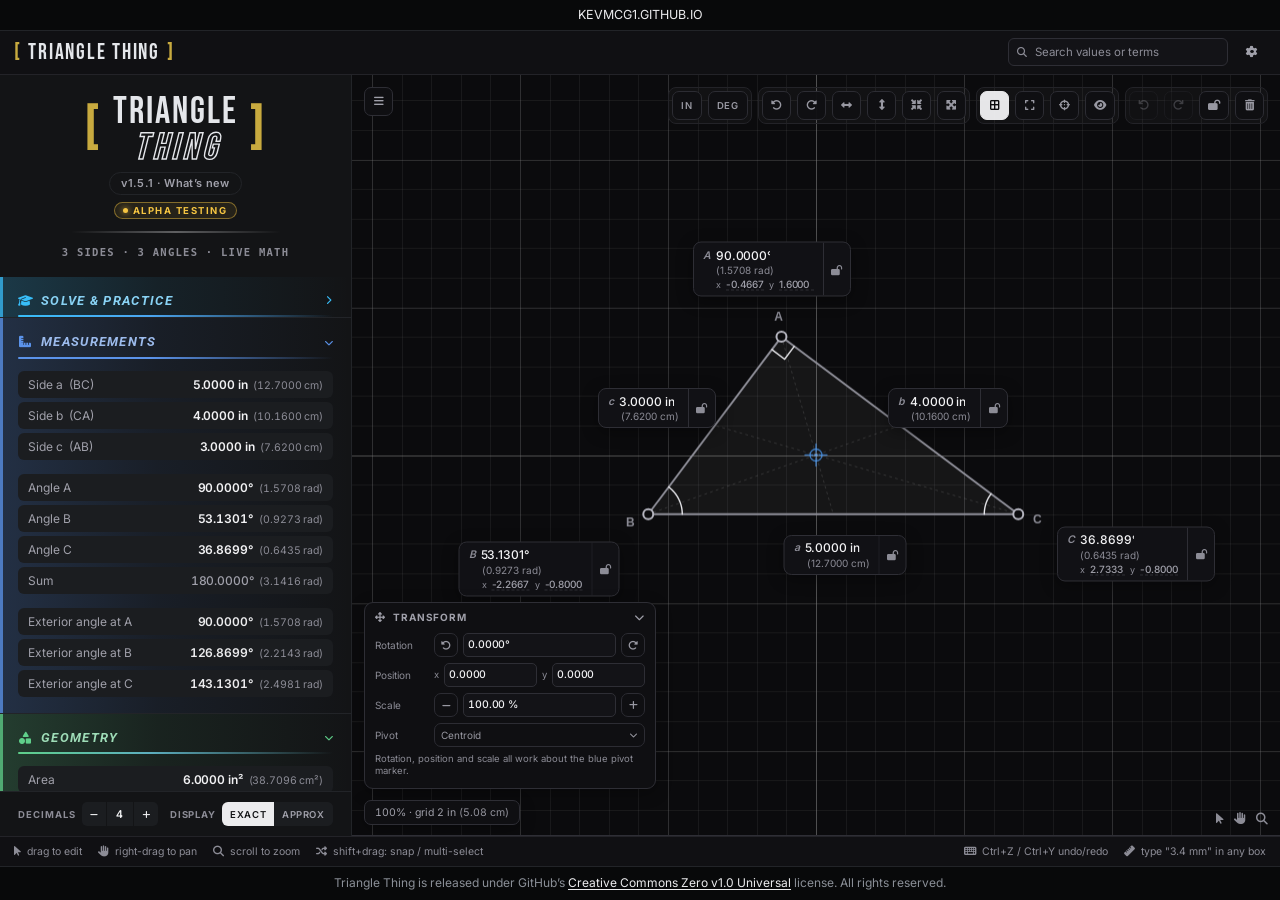
==== index.html @ ac60cb99 "Move the Alpha testing tag from the top strip to under the logo Co-Authored-By: Claude Sonnet 5.5 <n" ====
<!DOCTYPE html>
<html lang="en">
<head>
<link rel="stylesheet" href="fonts/fonts.css">
<link rel="preload" href="fonts/inter-latin-400-normal.woff2" as="font" type="font/woff2" crossorigin>

<meta charset="utf-8">
<meta name="robots" content="noai, noimageai">
<meta name="viewport" content="width=device-width,initial-scale=1,viewport-fit=cover">
<meta name="theme-color" content="#101013">
<meta name="mobile-web-app-capable" content="yes">
<meta name="apple-mobile-web-app-capable" content="yes">
<meta name="apple-mobile-web-app-status-bar-style" content="black-translucent">
<meta name="apple-mobile-web-app-title" content="Triangle">
<meta name="description" content="Drag a triangle and see every number, instantly checked.">
<link rel="icon" type="image/png" sizes="192x192" href="icon-192.png">
<link rel="manifest" href="manifest.webmanifest">
<link rel="apple-touch-icon" href="apple-touch-icon.png">
<script>
/* Which kind of device is this? Decided before anything paints, so the right layout is there from the first frame.
   mobile = a phone (or ?mobile=1): the whole page becomes an app with a bottom tab bar and sheets.
   touch  = any touch screen, tablets included: bigger handles and pinch / two-finger gestures, on top of whichever layout fits. */
(function () {
  var d = document.documentElement, u = navigator.userAgent, q = /[?&]mobile=(\d)/.exec(location.search);
  var coarse = (window.matchMedia && matchMedia("(pointer:coarse)").matches) || navigator.maxTouchPoints > 1;
  var phoneUA = /iPhone|iPod|Android.*Mobile|Mobile.*Android|Windows Phone/i.test(u);
  var small = Math.min(screen.width, screen.height) <= 600;
  var mobile = q ? q[1] === "1" : (phoneUA || (coarse && small));
  var touch = q ? q[1] === "1" : (coarse || phoneUA);
  if (mobile) d.classList.add("mobile");
  if (touch) d.classList.add("touch");
  window.__mobile = mobile; window.__touch = touch;
})();
</script>
<title>Triangle Thing</title>
<link rel="stylesheet" href="fa/css/all.min.css">
<link rel="stylesheet" href="icon_motion.css">
<link rel="preload" href="fa/webfonts/fa-solid-900.woff2" as="font" type="font/woff2" crossorigin>
<style>
:root{
  --bg:#0b0b0d; --header:#101013; --footer:#101013;
  --panel:#0f0f12; --panel-2:#131317; --pill:#111115;
  --line:#232328; --line-2:#2e2e35;
  --txt:#f2f2f4; --txt-2:#a0a0aa; --txt-3:#8c8c96;
  --accent:#ffffff; --accent-ink:#0b0b0d;
  /* palette restricted to grayscale + the three primaries (red / green / blue) */
  --violet:#c9a0ff; --orange:#ffb066;
  --red:#ff5c5c; --red-dim:#ff8a8a; --green:#46d160; --green-dim:#7ee08a; --blue:#4ea1ff; --blue-dim:#7fb8ff;
  --lock:var(--red); --lock-ink:#2a0d0d;
  --ease:cubic-bezier(.32,.72,.28,1);
  --cat-0:rgba(255,92,92,.07); --cat-1:rgba(70,209,96,.07); --cat-2:rgba(78,161,255,.07);
  --cat-3:rgba(160,160,168,.08); --cat-4:rgba(70,209,96,.12); --cat-5:rgba(78,161,255,.12); --cat-6:rgba(160,160,168,.12);
}
*{box-sizing:border-box;margin:0;padding:0}
html,body{height:100%;overflow:hidden}
body{
  font-family:'Inter',-apple-system,BlinkMacSystemFont,'Segoe UI',sans-serif;
  background:var(--bg);color:var(--txt);font-size:13px;font-weight:400;
  -webkit-font-smoothing:antialiased;user-select:none;
  display:flex;flex-direction:column;
}
input,button,select{font-family:inherit}
::-webkit-scrollbar{width:9px;height:9px}
::-webkit-scrollbar-track{background:transparent}
::-webkit-scrollbar-thumb{background:var(--line-2);border-radius:5px;border:2px solid var(--panel)}

.tbtn,#navtoggle,.stepper button,.pill .lockbtn,.sec-head,.chip,.pill,.iconbtn,.menu-item,.row.clickable{
  transition:background-color .17s var(--ease),color .17s var(--ease),border-color .17s var(--ease),
             box-shadow .17s var(--ease),opacity .17s var(--ease),transform .12s var(--ease);
}
.tbtn:active:not([disabled]),#navtoggle:active,.stepper button:active,.pill .lockbtn:active,.iconbtn:active{transform:scale(.88)}
/* keyboard focus: anything without a ring of its own gets one, and the clickable rows / headers (now reachable with Tab) and the value boxes show it too */
:where(button,a,input,select,textarea):focus-visible{outline:2px solid #5b93ea;outline-offset:2px}
.row.clickable:focus-visible,.trow:focus-visible,.sec-head:focus-visible{outline:2px solid #5b93ea;outline-offset:-2px;border-radius:6px}
.pill:focus-within{box-shadow:0 0 0 2px #5b93ea}
.tbtn:focus-visible,#navtoggle:focus-visible,.stepper button:focus-visible{outline:none;box-shadow:0 0 0 2px var(--bg),0 0 0 3px var(--txt-3)}

/* ---------------- Header / Footer ---------------- */
#appHeader{
  flex:0 0 44px;height:44px;background:var(--header);border-bottom:1px solid var(--line);
  display:flex;align-items:center;gap:10px;padding:0 14px;z-index:30;
}
#appHeader .flexgap{flex:1}
#searchWrap{position:relative;width:220px}
#searchWrap i{position:absolute;left:9px;top:50%;transform:translateY(-50%);font-size:10px;color:var(--txt-3)}
#searchBox{
  width:100%;height:28px;background:var(--panel-2);border:1px solid var(--line-2);border-radius:6px;
  color:var(--txt);font-size:11.5px;padding:0 10px 0 26px;outline:0;
}
#searchBox:focus{border-color:var(--txt-3)}
#searchBox::placeholder{color:var(--txt-3)}
.iconbtn{
  width:28px;height:28px;background:transparent;border:1px solid transparent;border-radius:6px;
  color:var(--txt-2);cursor:pointer;font-size:12px;display:grid;place-items:center;
}
.iconbtn:hover{background:var(--panel-2);color:var(--txt);border-color:var(--line-2)}

#appFooter{
  flex:0 0 30px;height:30px;background:var(--footer);border-top:1px solid var(--line);
  display:flex;align-items:center;padding:0 14px;gap:16px;z-index:30;font-size:10.5px;color:var(--txt-3);
}
#appFooter .fgap{flex:1}
.foot-ico{display:flex;align-items:center;gap:6px}
.foot-ico i{font-size:11px;color:var(--txt-3)}

#appBody{flex:1;min-height:0;display:flex;overflow:hidden}

/* ---------------- Sidebar ---------------- */
#sidebar{
  width:352px;flex:0 0 352px;height:100%;background:var(--panel);border-right:1px solid var(--line);
  display:flex;flex-direction:column;overflow:hidden;
}
.side-scroll{flex:1;overflow-y:auto;overflow-x:hidden;padding-bottom:24px}

/* Logo at the top left (same mark as Shop Tool Sim): bracketed two-line stack, solid line on top, outlined italic line below */
.hdr-logo{margin:0;display:flex;align-items:center;gap:.3em;font-family:'Bebas Neue','Inter',sans-serif;font-size:22px;font-weight:400;line-height:1;letter-spacing:.08em;white-space:nowrap;color:#e4e6ea;padding-top:2px;user-select:none}
.hdr-logo i{font-style:normal;color:#e8c547;opacity:.85}
.logo-stack{display:flex;flex-direction:column;align-items:center;gap:.06em}
.logo-top{display:block;white-space:nowrap}
.logo-bot{display:block;font-style:italic;text-transform:uppercase;letter-spacing:.2em;text-indent:.2em;color:#6d737c;white-space:nowrap}
@supports (-webkit-text-stroke:1px black){ .logo-bot{color:transparent;-webkit-text-stroke:.9px #e4e6ea} }
.logo-brk{display:block;font-size:1.55em;line-height:.78;color:#e8c547;opacity:.85}

.sec{border-bottom:1px solid var(--line);position:relative}
.sec::before{content:"";position:absolute;inset:0;background:var(--tint);pointer-events:none;z-index:0}
.sec.cat-0{--tint:var(--cat-0)} .sec.cat-1{--tint:var(--cat-1)} .sec.cat-2{--tint:var(--cat-2)}
.sec.cat-3{--tint:var(--cat-3)} .sec.cat-4{--tint:var(--cat-4)} .sec.cat-5{--tint:var(--cat-5)} .sec.cat-6{--tint:var(--cat-6)}
.sec-head,.sec-body{position:relative;z-index:1}
.sec-head{display:flex;align-items:center;gap:9px;padding:11px 14px;cursor:pointer;color:var(--txt-2)}
.sec-head:hover{background:rgba(128,128,128,.06)}
.sec-head i.ico{font-size:11px;width:13px;text-align:center;color:var(--txt-3)}
.sec-head span{flex:1;font-size:10.5px;font-weight:600;letter-spacing:.13em;text-transform:uppercase}
.sec-head i.chev{font-size:9px;color:var(--txt-3);transition:transform .22s var(--ease)}
.sec.collapsed i.chev{transform:rotate(-90deg)}
/* collapse animates max-height, driven from JS with the section's real
   measured height (see toggleSection) — grid-template-rows transitions
   between fr tracks are unreliable across engines, so this is the
   version that actually animates smoothly everywhere */
.sec-collapse{overflow:hidden;max-height:2000px;transition:max-height .32s var(--ease)}
.sec-body{padding:2px 14px 12px;display:flex;flex-direction:column;gap:2px}
.sec.searchhide{display:none}

.card{
  background:var(--panel-2);border:1px solid var(--line);border-radius:8px;padding:8px 10px;
}
.row{display:flex;align-items:baseline;gap:8px;padding:3.5px 2px;font-size:12px;border-radius:5px}
.row.withicon{align-items:center}
.row.clickable{cursor:pointer}
.row.clickable:hover{background:rgba(128,128,128,.09)}
.row.rowhide{display:none}
.row .k{color:var(--txt-3);flex:1;min-width:0;white-space:normal;overflow-wrap:break-word;text-wrap:balance;line-height:1.25}   /* a long label wraps onto a second line instead of being cut off */
.row .v{color:var(--txt);font-variant-numeric:tabular-nums;font-weight:500;letter-spacing:-.01em;text-align:right;white-space:nowrap}
.row .v .alt{color:var(--txt-3);font-size:10.5px;font-weight:400;margin-left:3px}
.row .v.dim{color:var(--txt-2);font-weight:400}
.row.hl .v{color:var(--txt)}

.tblock{margin-top:4px}
.tblock .thdr{display:grid;grid-template-columns:1fr repeat(3,52px);gap:4px;padding:2px 2px 5px;border-bottom:1px solid var(--line);margin-bottom:3px}
.tblock .thdr span{font-size:9.5px;letter-spacing:.1em;text-transform:uppercase;color:var(--txt-3);font-weight:600;text-align:right}
.tblock .thdr span:first-child{text-align:left}
.trow{display:grid;grid-template-columns:1fr repeat(3,52px);gap:4px;padding:3px 2px;border-radius:5px;cursor:pointer}
.trow:hover{background:rgba(128,128,128,.09)}
.trow .fn{color:var(--txt-3);font-size:11px;text-align:left}
.trow .c{color:var(--txt);font-weight:500;font-size:11px;text-align:right;font-variant-numeric:tabular-nums}

.chip-row{display:flex;gap:6px;flex-wrap:wrap;margin-top:6px}
.chip{font-size:10px;letter-spacing:.06em;text-transform:uppercase;font-weight:500;padding:3px 8px;border:1px solid var(--line-2);border-radius:20px;color:var(--txt-2)}
.chip.on{background:var(--txt);color:var(--bg);border-color:var(--txt)}

.side-foot{flex:0 0 auto;border-top:1px solid var(--line);padding:9px 14px;display:flex;align-items:center;gap:10px;flex-wrap:wrap}
.pf-group{display:flex;align-items:center;gap:6px}
.pf-lbl{font-size:9.5px;letter-spacing:.08em;text-transform:uppercase;color:var(--txt-3)}
.stepper{display:flex;align-items:center;gap:1px}
.stepper button{width:20px;height:20px;background:var(--panel-2);border:1px solid var(--line-2);color:var(--txt-2);cursor:pointer;font-size:9px;display:grid;place-items:center}
.stepper button:first-child{border-radius:5px 0 0 5px}
.stepper button:last-child{border-radius:0 5px 5px 0}
.stepper button:hover{background:var(--line);color:var(--txt)}
.stepper .val{width:22px;height:20px;display:grid;place-items:center;background:var(--panel-2);border-top:1px solid var(--line-2);border-bottom:1px solid var(--line-2);font-size:10.5px;font-variant-numeric:tabular-nums}
.toggle2{display:flex;border:1px solid var(--line-2);border-radius:6px;overflow:hidden}
.toggle2 button{height:22px;padding:0 8px;background:var(--panel-2);border:0;color:var(--txt-2);font-size:9.5px;letter-spacing:.06em;text-transform:uppercase;cursor:pointer}
.toggle2 button.on{background:var(--txt);color:var(--bg)}
.toggle2 button+button{border-left:1px solid var(--line-2)}

/* ---------------- Stage ---------------- */
#stage{flex:1;display:flex;flex-direction:column;min-width:0;overflow:hidden}
#viewport{position:relative;flex:1;min-height:0;overflow:hidden}
canvas{position:absolute;inset:0;width:100%;height:100%;display:block;touch-action:none}
#overlay{position:absolute;inset:0;pointer-events:none}
/* view-only fades the chrome out instead of display:none-ing it in one
   frame. visibility flips only AFTER the fade-out finishes (and at once
   on the way back in), so hidden controls can't be clicked or tabbed to,
   yet the fade itself is still visible. The sidebar and the explanation
   panel don't fade — they slide shut via JS (see setViewOnly), since
   they're real layout that the canvas has to resize into. */
#overlay,#toolbar,#navtoggle,#zoomtag{transition:opacity .3s var(--ease),visibility 0s linear 0s}
body.view-only #overlay,body.view-only #toolbar,body.view-only #navtoggle,body.view-only #zoomtag{
  opacity:0;visibility:hidden;pointer-events:none;
  transition:opacity .3s var(--ease),visibility 0s linear .3s;
}
#appHeader,#appFooter{transition:opacity .35s var(--ease)}
body.view-only #appHeader,body.view-only #appFooter{opacity:.35}
body.view-only #viewport{cursor:default}
/* the only control left reachable in view-only mode: a way back out of it */
#exitViewOnly{
  position:absolute;top:12px;right:12px;z-index:6;display:flex;height:29px;padding:0 12px;align-items:center;gap:7px;
  background:var(--panel);border:1px solid var(--line-2);border-radius:7px;color:var(--txt-2);cursor:pointer;font-size:11px;
  opacity:0;visibility:hidden;transform:translateY(-4px);
  transition:opacity .25s var(--ease),transform .25s var(--ease),visibility 0s linear .25s,background-color .17s var(--ease),color .17s var(--ease);
}
#exitViewOnly:hover{background:var(--panel-2);color:var(--txt)}
body.view-only #exitViewOnly{
  opacity:1;visibility:visible;transform:none;
  transition:opacity .3s var(--ease) .15s,transform .3s var(--ease) .15s,visibility 0s linear 0s,background-color .17s var(--ease),color .17s var(--ease);
}

/* ---------------- Pills ---------------- */
.pill{position:absolute;pointer-events:auto;display:flex;align-items:stretch;background:var(--pill);border:1px solid var(--line-2);border-radius:8px;transform:translate(-50%,-50%);box-shadow:0 4px 16px rgba(0,0,0,.35)}
.pill:hover{border-color:var(--txt-3)}
.pill-body{display:flex;flex-direction:column;justify-content:center;padding:4px 0 5px;min-height:36px}
.pill-main{display:flex;align-items:center;height:16px}
.pill .tag{padding:0 5px 0 9px;font-size:10.5px;font-weight:600;color:var(--txt-3);font-style:italic;display:flex;align-items:center;height:100%}
.pill input{background:transparent;border:0;outline:0;color:var(--txt);font:500 12px 'Inter',sans-serif;letter-spacing:-.01em;padding:0;width:74px}
.pill-alt{padding:1px 9px 0 22px;font-size:10px;line-height:12px;color:var(--txt-3);white-space:nowrap}
.pill-coord{display:flex;gap:5px;padding:2px 9px 0 22px}
.pill-coord input{width:38px;font-size:10px;color:var(--txt-2);border-bottom:1px dashed var(--line-2)}
.pill-coord span{font-size:9px;color:var(--txt-3);align-self:center}
.pill .lockbtn{width:27px;background:transparent;border:0;border-left:1px solid var(--line-2);border-radius:0 7px 7px 0;color:var(--txt-3);cursor:pointer;font-size:10px;display:grid;place-items:center}
.pill .lockbtn:hover{background:var(--panel-2);color:var(--txt)}

/* the locked outline draws itself as two arcs that start at opposite
   corners (top-left, bottom-right) and race around to meet each other.
   Sized in real pixels every frame (viewBox == the pill's own box) so
   the rounded corners are true circles, matching the pill's own
   border-radius exactly — no stretched/oval corners, no stray sharp
   rectangle showing through the rounded one. */
/* the ring sits ON the pill's 1px border, not inside it: the svg is
   stretched over the whole border box (inset:-1px), and the stroke's
   outer edge is placed exactly on that box's edge (see RING). Drawn
   inside the border instead, the gray border stayed visible as a dark
   line all the way around the red. */
.lockring{position:absolute;top:-1px;left:-1px;width:calc(100% + 2px);height:calc(100% + 2px);pointer-events:none;overflow:visible}
.lockring rect{fill:none;stroke:var(--lock);stroke-width:2.25}
.lockring rect.draw{opacity:0}
.lockring rect.rot{transform-box:fill-box;transform-origin:center;transform:rotate(180deg)}

.pill.locked{box-shadow:0 4px 16px rgba(0,0,0,.35)}
/* ring fully drawn (not mid draw-in/undraw): the border underneath goes
   red as well, so no gray antialiasing fringe can show at the corners */
.pill.ring-full,.pill.ring-full:hover{border-color:var(--lock)}
.pill.locked .tag{color:var(--lock)}
.pill.locked .lockbtn{color:var(--lock);border-left-color:var(--lock)}
.pill.locked .lockbtn:hover{background:rgba(255,92,92,.15)}
.pill.conflict{border-style:dashed}
.pill .warn{display:none;padding:0 6px 0 2px;font-size:10px;color:var(--txt-2)}
.pill.conflict .warn{display:block;color:var(--lock)}
.pill.active{border-color:var(--txt)}
.pill.selected{box-shadow:0 0 0 2px var(--blue),0 4px 16px rgba(0,0,0,.35)}

/* ---------------- Toolbar ---------------- */
#toolbar{position:absolute;top:12px;right:12px;display:flex;gap:6px;z-index:5;flex-wrap:wrap;justify-content:flex-end;max-width:70vw}
.tbtn{height:29px;min-width:29px;padding:0 8px;background:var(--panel);border:1px solid var(--line-2);border-radius:7px;color:var(--txt-2);cursor:pointer;font-size:11px;display:flex;align-items:center;justify-content:center;gap:6px;opacity:.95}
.tbtn:hover:not([disabled]){background:var(--panel-2);color:var(--txt);border-color:var(--txt-3)}
.tbtn.on{background:var(--txt);color:var(--bg);border-color:var(--txt)}
.tbtn.on:hover{opacity:.85}
.tbtn[disabled]{opacity:.3;cursor:default}
.tbtn .t{font-size:9.5px;font-weight:600;letter-spacing:.08em}
.tgroup{display:flex;gap:6px;background:rgba(128,128,128,.06);border:1px solid var(--line);border-radius:8px;padding:3px}

#navtoggle{position:absolute;top:12px;left:12px;z-index:5;height:29px;width:29px;background:var(--panel);border:1px solid var(--line-2);border-radius:7px;color:var(--txt-2);cursor:pointer;font-size:11px;display:grid;place-items:center}
#navtoggle:hover{background:var(--panel-2);color:var(--txt)}

#cornerHints{position:absolute;right:12px;bottom:10px;z-index:4;display:flex;gap:10px;align-items:center;pointer-events:none}
#cornerHints .h{display:flex;align-items:center;gap:5px;color:var(--txt-3);font-size:10px;background:rgba(20,20,24,.001)}
#cornerHints i{font-size:12px}
#zoomtag{
  position:absolute;left:12px;bottom:10px;z-index:4;font-size:10.5px;color:var(--txt-2);font-variant-numeric:tabular-nums;pointer-events:none;
  background:var(--panel);border:1px solid var(--line-2);border-radius:7px;padding:5px 10px;
  box-shadow:0 4px 16px rgba(0,0,0,.3);white-space:nowrap;
}

/* ---------------- Explanation panel ---------------- */
/* a real docked panel — a flex child of #stage, not an overlay floating
   on top of the canvas. Opening it actually shrinks the viewport (the
   canvas resizes to make room), and its height is driven from JS
   (see setPanelOpen) so the resize happens smoothly, frame by frame,
   instead of the canvas snapping once the CSS transition finishes. */
.modal-backdrop{
  flex:0 0 auto;height:0;overflow:hidden;
  display:flex;flex-direction:column;
  background:var(--panel);border-top:1px solid var(--line-2);
  box-shadow:0 -8px 34px rgba(0,0,0,.35);
}
.modal{flex:1;display:flex;flex-direction:column;min-height:0;overflow:hidden}
.modal-head{flex:0 0 auto;display:flex;align-items:center;gap:10px;padding:11px 14px;border-bottom:1px solid var(--line)}
.modal-head h2{font-size:13px;font-weight:600;flex:1}
.modal-body{overflow-y:auto;min-height:0}
.modal-body{padding:14px 16px;font-size:12.5px;line-height:1.7;color:var(--txt-2);user-select:text}
.modal-body .big{display:flex;gap:14px;margin-bottom:12px}
.modal-body .bigv{flex:1;position:relative;background:var(--panel-2);border:1px solid var(--line);border-radius:8px;padding:9px 11px}
.modal-body .bigv .lbl{font-size:9.5px;letter-spacing:.08em;text-transform:uppercase;color:var(--txt-3);margin-bottom:3px}
.modal-body .bigv .num{font-size:15px;color:var(--txt);font-weight:600;font-variant-numeric:tabular-nums;padding-right:24px}
.modal-body p{margin-bottom:8px;color:var(--txt-2)}

/* readable, color-coded equations with real fraction bars */
.eqn{background:var(--panel-2);border:1px solid var(--line);border-radius:8px;padding:13px 14px;font-size:14.5px}
.eqn-line{display:flex;align-items:center;flex-wrap:wrap;row-gap:6px;gap:0;min-height:30px;padding:8px 0;line-height:1.9;color:var(--txt-2)}
.eqn-line+.eqn-line{border-top:1px dashed var(--line)}
/* the actual formula/text content, as a single flex item — see the
   comment on EL/BOXED/NOTE for why this wrapper has to exist at all */
.eqn-line .eqn-content{flex:1 1 auto;min-width:0}
/* copy-to-clipboard, on every equation line and every big value */
.copy-btn{
  flex:0 0 auto;margin:0 0 0 auto;width:24px;height:22px;
  border:1px solid var(--line-2);background:var(--panel);border-radius:5px;
  color:var(--txt-3);cursor:pointer;font-size:10px;display:grid;place-items:center;
}
.copy-btn:hover{background:var(--panel-2);color:var(--txt);border-color:var(--txt-3)}
.copy-btn.copied{color:var(--green);border-color:var(--green)}
.copy-btn-bigv{position:absolute;top:7px;right:7px;margin:0;width:20px;height:20px;font-size:9px}
/* the line that states the final, fully-resolved answer gets its own box */
.eqn-line.eqn-final{
  margin:10px 0 2px;padding:10px 13px;border:1.5px solid var(--txt-2);border-radius:7px;
  background:rgba(128,128,128,.08);color:var(--txt);font-weight:600;
}
.eqn-line.eqn-final+.eqn-line{border-top:0}
/* a short aside explaining WHY a unit/representation conversion is
   happening right here (deg→rad, etc.) — reads as prose, not as a
   formula step, so it's set apart from the eqn-line rhythm around it */
.eqn-line.eqn-note{
  font-style:italic;font-size:.86em;line-height:1.5;color:var(--txt-3);
  padding:6px 0;min-height:0;gap:8px;
}
.eqn-line.eqn-note i{flex:0 0 auto;font-size:.95em;opacity:.8}
.frac{display:inline-flex;flex-direction:column;vertical-align:middle;text-align:center;margin:0 5px;line-height:1.3;font-size:.92em}
.frac .num{border-bottom:1.4px solid var(--txt-3);padding:0 4px 2px;white-space:nowrap}
.frac .den{padding:2px 4px 0;white-space:nowrap}
.op{color:var(--txt-3);margin:0 2px}
.var{font-weight:700;padding:0 1px}
/* every colored variable or number points at something on the triangle
   when clicked — a slight lift on hover says so */
.eqn .var[class*="var-"],.eqn .numv[class*="var-"],.bigv .var[class*="var-"]{cursor:pointer;border-radius:3px}
.eqn .var[class*="var-"]:hover,.eqn .numv[class*="var-"]:hover,.bigv .var[class*="var-"]:hover{background:rgba(78,161,255,.22)}
/* uncolored values that still map to something drawable (an altitude's
   length, a trig construction's opposite/adjacent leg, a center point) */
.eqn .hlv{cursor:pointer;border-radius:3px;text-decoration:underline dotted;text-underline-offset:3px;text-decoration-color:var(--txt-3)}
.eqn .hlv:hover{background:rgba(78,161,255,.22)}
/* whatever value is currently lit up on the canvas */
.eqn .hl-on,.bigv .hl-on{background:rgba(78,161,255,.26);box-shadow:0 0 0 1px var(--blue);border-radius:3px}
/* .numv MUST be declared before the .var-X color rules below. Every
   substituted number carries BOTH classes ("numv var-a"), and since
   both are single-class selectors of equal specificity, CSS breaks the
   tie by source order — whichever is declared LAST wins. With .numv
   declared first, the .var-X color rules (declared after) correctly
   win and the number gets colored; get this backwards and every single
   substituted value silently renders in plain default text with no
   visible error anywhere — exactly the bug that was here before. */
.numv{font-variant-numeric:tabular-nums;color:var(--txt)}
.eqn sub{font-size:.7em;line-height:0}
/* a/A, b/B, c/C each share one primary hue (dim for the side, full for
   the angle). R, r, s and Area aren't tied to one particular side or
   vertex, so they can't borrow red/green/blue — but plain gray text is
   indistinguishable from ordinary unstyled copy, so each gets its own
   chip (a light background + border) instead of relying on a subtle
   text-color difference nobody can actually see. */
.var-a{color:var(--red-dim)} .var-b{color:var(--green-dim)} .var-c{color:var(--blue-dim)}
.var-A{color:var(--red)} .var-B{color:var(--green)} .var-C{color:var(--blue)}
.var-sin{color:var(--violet)} .var-cos{color:var(--orange)}
.var-R,.var-r,.var-s,.var-area{
  color:var(--txt);border-radius:4px;padding:0 4px;margin:0 1px;
  border:1px solid var(--chip-border);background:var(--chip-bg);
}
.var-R{--chip-bg:rgba(255,255,255,.16);--chip-border:rgba(255,255,255,.4)}
.var-r{--chip-bg:rgba(255,255,255,.10);--chip-border:rgba(255,255,255,.28);border-style:dashed}
.var-s{--chip-bg:transparent;--chip-border:var(--txt-2)}
.var-area{--chip-bg:rgba(255,255,255,.10);--chip-border:rgba(255,255,255,.28)}
.expandable{cursor:pointer;text-decoration:underline dotted;text-underline-offset:2px;text-decoration-color:var(--txt-3)}
.expandable:hover{text-decoration-color:var(--txt)}
.expandable.expanded{text-decoration:none;font-size:.92em}

/* small schematic icons that sit beside a row to show what it refers to */
.row-icon{flex:0 0 auto;width:30px;height:24px;margin-right:1px;color:var(--txt-3)}
.row-icon .hl{stroke:var(--blue)}
.settings-row{display:flex;align-items:center;gap:10px;padding:9px 0;border-bottom:1px solid var(--line)}
.settings-row:last-child{border-bottom:0}
.settings-row .lbl{flex:1;font-size:12px;color:var(--txt)}
.settings-row input[type=color]{width:32px;height:24px;border:1px solid var(--line-2);border-radius:5px;background:none;cursor:pointer;padding:0}
.menu{position:fixed;z-index:70;background:var(--panel);border:1px solid var(--line-2);border-radius:9px;box-shadow:0 10px 30px rgba(0,0,0,.4);padding:4px;min-width:130px}
.menu-item{padding:7px 10px;font-size:12px;border-radius:6px;cursor:pointer;color:var(--txt-2);display:flex;align-items:center;justify-content:space-between}
.menu-item:hover{background:var(--panel-2);color:var(--txt)}
.menu-item.on{color:var(--txt);font-weight:600}

/* ---------------- Tooltips ----------------
   Pure CSS: the text lives in data-tip and is drawn by ::after, so it
   matches the app's own look instead of the browser's native title
   popup. Placement defaults to centered below the element; data-tip-pos
   picks another side, and the -start/-end variants pin the tip to one
   edge so controls hugging a screen edge don't push it off-screen.
   A short show-delay (and no delay on hide) keeps a mouse just passing
   over a row of buttons from strobing tips on and off. */
.tbtn,.iconbtn,#cornerHints .h,.expandable,.copy-btn:not(.copy-btn-bigv){position:relative}
#cornerHints .h{pointer-events:auto;cursor:default}
[data-tip]::after{
  content:attr(data-tip);position:absolute;z-index:80;pointer-events:none;
  top:calc(100% + 7px);left:50%;transform:translate(calc(-50% + var(--tip-dx,0px)),-3px);
  padding:5px 8px;border-radius:6px;white-space:nowrap;
  background:var(--panel);color:var(--txt);border:1px solid var(--line-2);
  box-shadow:0 6px 20px rgba(0,0,0,.35);
  font:500 10.5px/1.25 'Inter',sans-serif;letter-spacing:0;text-transform:none;font-style:normal;
  text-decoration:none;text-align:left;
  opacity:0;visibility:hidden;
  transition:opacity .12s var(--ease),transform .12s var(--ease),visibility 0s linear .12s;
}
[data-tip]:hover::after{
  opacity:1;visibility:visible;transform:translate(calc(-50% + var(--tip-dx,0px)),0);
  transition:opacity .15s var(--ease) .35s,transform .15s var(--ease) .35s,visibility 0s linear .35s;
}
/* never while pressed — a tip popping up mid-click just gets in the way */
[data-tip]:active::after{opacity:0;visibility:hidden;transition:none}
[data-tip-pos="bottom-end"]::after{left:auto;right:0;transform:translate(var(--tip-dx,0px),-3px)}
[data-tip-pos="bottom-end"]:hover::after{transform:translate(var(--tip-dx,0px),0)}
[data-tip-pos="bottom-start"]::after{left:0;transform:translate(var(--tip-dx,0px),-3px)}
[data-tip-pos="bottom-start"]:hover::after{transform:translate(var(--tip-dx,0px),0)}
[data-tip-pos="top"]::after{top:auto;bottom:calc(100% + 7px);transform:translate(calc(-50% + var(--tip-dx,0px)),3px)}
[data-tip-pos="top"]:hover::after{transform:translate(calc(-50% + var(--tip-dx,0px)),0)}
[data-tip-pos="top-end"]::after{top:auto;bottom:calc(100% + 7px);left:auto;right:0;transform:translate(var(--tip-dx,0px),3px)}
[data-tip-pos="top-end"]:hover::after{transform:translate(var(--tip-dx,0px),0)}
[data-tip-pos="left"]::after{top:50%;left:auto;right:calc(100% + 7px);transform:translate(3px,calc(-50% + var(--tip-dy,0px)))}
[data-tip-pos="left"]:hover::after{transform:translate(0,calc(-50% + var(--tip-dy,0px)))}
/* tipfit.js nudges a tip back on screen (--tip-dx / --tip-dy) or flips it to the other side when it would run off an edge */
[data-tip-flip="up"]::after{top:auto!important;bottom:calc(100% + 7px)!important}
[data-tip-flip="down"]::after{bottom:auto!important;top:calc(100% + 7px)!important}
/* the tip's own z-index only counts inside its element's stacking context
   (.tbtn's opacity:.95 makes one per button), so the hovered element
   itself has to rise above its siblings — or a wrapped second toolbar
   row, or the neighbouring pill, paints straight over the tip */
[data-tip]:hover{z-index:90}
/* the conflict tip is a sentence, not a label — let it wrap */
.pill[data-tip]::after{white-space:normal;width:max-content;max-width:230px}

@media (max-width:900px){
  html:not(.mobile) #sidebar{position:absolute;left:0;top:0;bottom:0;z-index:20;box-shadow:0 0 48px rgba(0,0,0,.7);width:352px}
  #searchWrap{width:140px}
}

/* ---------------- Sidebar, in the Shop Tool Sim style ---------------- */
:root{--raise:#1b1d20;--raise-2:#24272b;--side-bg:#131416;--side-line:#222428;--side-ink:#ececee;--c0:#5b93ea;--c1:#5fcf8a;--c2:#e8b547;--c3:#a78bfa;--c4:#f472b6;--c5:#fb923c;--c6:#94a3b8;--c7:#38bdf8;--c8:#facc15}
#sidebar{background:var(--side-bg);border-right:1px solid var(--side-line)}
.side-logo{flex:0 0 auto;padding:20px 18px 14px;text-align:center}
.side-logo .logo-mark{margin:0;font-family:'Bebas Neue','Inter',sans-serif;font-size:2.35rem;font-weight:400;letter-spacing:.055em;line-height:.9;color:#e4e6ea;display:flex;align-items:center;justify-content:center;gap:.28em;user-select:none}
.side-logo .logo-bot{letter-spacing:.1em;text-indent:.1em}
@supports (-webkit-text-stroke:1px black){ .side-logo .logo-bot{-webkit-text-stroke:1.4px #e4e6ea} }
.logo-rule{width:100%;max-width:210px;height:1.5px;margin:12px auto 8px;background:linear-gradient(90deg,transparent 0%,var(--side-ink) 50%,transparent 100%);opacity:.35}
.logo-foot{display:flex;align-items:center;justify-content:center;min-height:22px}
.logo-range{color:var(--txt-3);font-family:ui-monospace,SFMono-Regular,Menlo,Consolas,monospace;font-size:10.5px;font-weight:600;letter-spacing:.12em;text-transform:uppercase}
.side-scroll{padding-bottom:0}
.sec{--sc:var(--c6);border-bottom:1px solid var(--side-line);background:linear-gradient(90deg,color-mix(in srgb,var(--sc) 22%,transparent) 0%,color-mix(in srgb,var(--sc) 8%,transparent) 45%,transparent 100%);box-shadow:inset 3px 0 0 color-mix(in srgb,var(--sc) 75%,transparent)}
.sec::before{display:none}
.sec{display:flow-root}
.sec.cat-0{--sc:var(--c0)}.sec.cat-1{--sc:var(--c1)}.sec.cat-2{--sc:var(--c2)}.sec.cat-3{--sc:var(--c3)}.sec.cat-4{--sc:var(--c4)}.sec.cat-5{--sc:var(--c5)}.sec.cat-6{--sc:var(--c6)}.sec.cat-7{--sc:var(--c7)}.sec.cat-8{--sc:var(--c8)}
.sec-head{position:relative;margin:16px 18px 0;padding:0 0 9px;gap:9px;color:color-mix(in srgb,var(--sc) 55%,var(--side-ink))}
.sec-head:hover{background:transparent;color:color-mix(in srgb,var(--sc) 35%,var(--side-ink))}
.sec-head::after{content:"";position:absolute;left:0;right:0;bottom:0;height:2px;border-radius:2px;background:linear-gradient(90deg,var(--sc) 0%,color-mix(in srgb,var(--sc) 45%,#5b93ea) 42%,transparent 100%)}
.sec-head i.ico{font-size:12px;width:14px;color:var(--sc)}
.sec-head span{font-family:"Roboto","Inter",system-ui,sans-serif;font-style:italic;font-weight:700;font-size:13px;letter-spacing:.1em;line-height:1.2}
.sec-head i.chev{color:var(--sc)}
.sec-body{padding:12px 18px 16px;gap:4px}
.row{background:var(--raise);border-radius:6px;padding:6px 10px;gap:10px;font-size:12px}
.row.clickable:hover{background:var(--raise-2)}
.row .k{color:var(--txt-2)}
.row .v{font-weight:600;color:var(--side-ink)}
.row .v.dim{font-weight:500}
.tblock{margin-top:2px;background:var(--raise);border-radius:8px;padding:6px 8px}
.tblock .thdr{border-bottom-color:var(--side-line)}
.trow:hover{background:var(--raise-2)}
.trow .c{font-weight:600;color:var(--side-ink)}
.chip{border:0;border-radius:6px;background:var(--raise);color:var(--txt-2);font-weight:600;padding:5px 10px}
.chip.on{background:var(--side-ink);color:var(--side-bg)}
.side-foot{border-top:1px solid var(--side-line);padding:10px 18px;gap:12px}
.pf-lbl{font-weight:700;letter-spacing:.1em}
.stepper button{background:var(--raise);border:0;width:24px;height:24px;color:var(--txt)}
.stepper button:hover{background:var(--raise-2)}
.stepper .val{background:var(--raise);border:0;width:26px;height:24px;font-weight:600}
.toggle2{border:0;border-radius:6px;background:var(--raise)}
.toggle2 button{height:24px;background:var(--raise);font-weight:600;color:var(--txt-2)}
.toggle2 button:hover{background:var(--raise-2)}
.toggle2 button.on{background:var(--side-ink);color:var(--side-bg)}
.toggle2 button+button{border-left:0}

/* ---------------- Phone app mode (html.mobile): bottom tab bar, sheets, safe areas ---------------- */
#tabbar,#scrim,.side-license,.sheet-grab{display:none}
html.touch,html.touch body{overscroll-behavior:none;-webkit-tap-highlight-color:transparent;-webkit-touch-callout:none;touch-action:manipulation}
html.touch [data-tip]::after{display:none!important}
@supports (height:100dvh){ html.mobile,html.mobile body{height:100dvh} }
html.mobile{--tab-h:58px;--hdr-h:50px;--st:env(safe-area-inset-top,0px);--sb:env(safe-area-inset-bottom,0px);--sl:env(safe-area-inset-left,0px);--sr:env(safe-area-inset-right,0px)}
html.mobile body{padding-left:var(--sl);padding-right:var(--sr);background:var(--header)}
html.mobile .site-head,html.mobile .foot,html.mobile #appFooter,html.mobile #cornerHints,html.mobile #navtoggle,html.mobile #zoomtag{display:none}
html.mobile #appHeader{flex:0 0 calc(var(--hdr-h) + var(--st));height:calc(var(--hdr-h) + var(--st));padding:var(--st) 14px 0;background:var(--header)}
html.mobile .hdr-logo{font-size:19px}
html.mobile #searchWrap{display:none}
html.mobile #appHeader .iconbtn{width:42px;height:42px;font-size:15px}
html.mobile #appBody{position:relative}
html.mobile #stage{padding-bottom:calc(var(--tab-h) + var(--sb))}
html.mobile #viewport{border-radius:0}
/* the bottom tab bar */
html.mobile #tabbar{display:flex;position:fixed;left:0;right:0;bottom:0;z-index:60;height:calc(var(--tab-h) + var(--sb));padding:0 var(--sr) var(--sb) var(--sl);background:var(--header);border-top:1px solid var(--line)}
html.mobile #tabbar button{flex:1;display:flex;flex-direction:column;align-items:center;justify-content:center;gap:3px;background:transparent;border:0;color:var(--txt-3);font-size:10px;font-weight:600;letter-spacing:.04em;cursor:pointer;position:relative;padding:0}
html.mobile #tabbar button i{font-size:19px}
html.mobile #tabbar button.on{color:var(--txt)}
html.mobile #tabbar button.on::before{content:"";position:absolute;top:0;left:28%;right:28%;height:3px;border-radius:0 0 3px 3px;background:var(--blue)}
html.mobile #tabbar button:active{background:rgba(128,128,128,.12)}
html.mobile #scrim{display:block;position:fixed;inset:0;z-index:40;background:rgba(0,0,0,.5);opacity:0;visibility:hidden;transition:opacity .25s var(--ease),visibility 0s linear .25s}
html.mobile.sheet-open #scrim{opacity:1;visibility:visible;transition:opacity .25s var(--ease)}
/* the three sheets: statistics (the old sidebar), transform, and tools (the old toolbar) */
html.mobile #sidebar,html.mobile #xform,html.mobile #toolbar{position:fixed;left:var(--sl);right:var(--sr);bottom:calc(var(--tab-h) + var(--sb));width:auto;max-width:none;z-index:50;border:0;border-top:1px solid var(--line-2);border-radius:20px 20px 0 0;box-shadow:0 -12px 40px rgba(0,0,0,.55);transform:translateY(calc(100% + var(--tab-h) + var(--sb) + 20px));visibility:hidden;transition:transform .32s var(--ease),visibility 0s linear .32s}
html.mobile #sidebar{display:flex!important;flex:none!important;top:calc(var(--hdr-h) + var(--st) + 10px);height:auto;background:var(--side-bg)}
html.mobile.sheet-stats #sidebar,html.mobile.sheet-xform #xform,html.mobile.sheet-tools #toolbar{transform:none;visibility:visible;transition:transform .32s var(--ease),visibility 0s}
html.mobile .sheet-grab{display:block;position:absolute;top:7px;left:50%;width:40px;height:5px;margin-left:-20px;border-radius:3px;background:var(--line-2);z-index:3}
html.mobile #sidebar .side-logo{display:none}
html.mobile #sidebar{padding-top:22px}
html.mobile .side-scroll{-webkit-overflow-scrolling:touch;overscroll-behavior:contain}
html.mobile #sideSearch{display:block;padding:4px 16px 10px}
html.mobile #sideSearch #searchWrap{display:block;width:100%}
html.mobile #sideSearch #searchBox{height:40px;font-size:16px;border-radius:10px;padding-left:34px}
html.mobile #sideSearch #searchWrap i{left:12px;font-size:13px}
html.mobile .side-license{display:block;padding:14px 18px 20px;font-size:10.5px;line-height:1.5;color:var(--txt-3);text-align:center}
html.mobile .side-license a{color:var(--txt-2)}
html.mobile .sec-head{padding-bottom:11px}
html.mobile .row{padding:10px 12px;font-size:13px}
html.mobile .trow{padding:7px 2px}
html.mobile .trow .c,html.mobile .trow .fn{font-size:12px}
html.mobile .chip{padding:8px 12px;font-size:11px}
html.mobile .side-foot{padding:10px 16px;flex-wrap:nowrap;justify-content:space-between;gap:8px}
html.mobile .pf-lbl{font-size:9px}
html.mobile .stepper button{width:36px;height:34px;font-size:12px}
html.mobile .stepper .val{width:34px;height:34px;font-size:13px}
html.mobile .toggle2 button{height:34px;padding:0 11px;font-size:10.5px}
/* transform sheet */
html.mobile #xform{padding:10px 16px calc(14px);font-size:13px}
html.mobile #xform .xf-head{height:34px;padding:6px 0 0;font-size:12px}
html.mobile #xform .xf-head .chev{display:none}
html.mobile #xform.collapsed .xf-body{display:grid}
html.mobile #xform .xf-body{padding:4px 0 6px;gap:10px}
html.mobile .xf-row{gap:8px}
html.mobile .xf-row .xl{flex:0 0 66px;font-size:12px}
html.mobile .xf-row input{height:42px;font-size:16px;border-radius:10px;padding:0 10px}
html.mobile .xf-row .tbtn{height:42px;min-width:46px;border-radius:10px;font-size:14px}
html.mobile .xf-row .xs{font-size:12px}
html.mobile .xf-note{font-size:11.5px}
/* tools sheet: the toolbar's groups become labelled grids of big buttons */
html.mobile #toolbar{display:flex;flex-direction:column;flex-wrap:nowrap;justify-content:flex-start;gap:14px;max-width:none;top:auto;padding:22px 16px 16px;background:var(--panel);align-items:stretch}
html.mobile #grpUnits{grid-template-columns:repeat(2,1fr)!important}
html.mobile #grpTransform{grid-template-columns:repeat(6,1fr)!important}
html.mobile #grpView{grid-template-columns:repeat(4,1fr)!important}
html.mobile #toolbar .tgroup{display:grid;grid-template-columns:repeat(auto-fit,minmax(58px,1fr));gap:8px;padding:0;border:0;background:transparent;position:relative;margin-top:16px}
html.mobile #toolbar .tgroup::before{position:absolute;top:-16px;left:2px;font-size:9.5px;font-weight:700;letter-spacing:.12em;text-transform:uppercase;color:var(--txt-3)}
html.mobile #grpUnits::before{content:"Units"}
html.mobile #grpTransform::before{content:"Rotate, flip & scale"}
html.mobile #grpView::before{content:"View"}
html.mobile #toolbar .tbtn{height:50px;min-width:0;border-radius:12px;font-size:17px;background:var(--panel-2)}
html.mobile #toolbar .tbtn .t{font-size:12px}
html.mobile #toolbar .tbtn.on{background:var(--txt);color:var(--bg)}
html.mobile .tools-link{display:block;margin-top:14px;text-align:center;font-size:12px;color:var(--txt-3);text-decoration:none}
html.mobile .tools-link:hover{color:var(--txt)}
/* undo / redo / unlock / reset float over the canvas, always one thumb away */
html.mobile #grpHist{position:absolute;top:10px;right:10px;z-index:5;display:flex;gap:6px;padding:4px;border:1px solid var(--line-2);border-radius:14px;background:var(--panel);box-shadow:0 4px 16px rgba(0,0,0,.35);margin:0}
html.mobile #grpHist::before{content:none}
html.mobile #grpHist .tbtn{width:44px;height:44px;min-width:44px;border-radius:10px;font-size:16px;background:transparent;border-color:transparent}
html.mobile #viewport>#grpHist{transition:opacity .3s var(--ease)}
html.mobile body.view-only #tabbar,html.mobile body.view-only #grpHist{opacity:0;visibility:hidden;pointer-events:none}
html.mobile #exitViewOnly{top:calc(10px);right:10px;height:44px;border-radius:14px}
/* the canvas labels: roomier touch targets, and nothing that needs a hover */
html.touch .pill{box-shadow:0 3px 10px rgba(0,0,0,.4)}
html.mobile .pill input{font-size:13px;width:60px}
html.mobile .pill .tag{padding:0 3px 0 8px}
html.mobile .pill-alt{display:none}
html.mobile .pill .lockbtn{width:34px}
html.mobile .pill-body{min-height:40px}
html.mobile .pill:not(.active):not(.selected) .pill-coord{display:none}
html.mobile .pill-coord input{width:44px;font-size:11px}
@media (max-width:380px){ html.mobile .side-foot{flex-wrap:wrap} }
/* explanation panel sits above the tab bar */
html.mobile .modal-head{padding:12px 16px}
html.mobile .modal-body{padding:14px 16px calc(14px)}
html.mobile .copy-btn{width:32px;height:30px}
/* landscape phones: a slimmer header and tab bar, shorter sheets */
@media (orientation:landscape) and (max-height:520px){
  html.mobile{--tab-h:44px;--hdr-h:40px}
  html.mobile #tabbar button{flex-direction:row;gap:7px;font-size:11px}
  html.mobile #tabbar button i{font-size:15px}
  html.mobile #sidebar{top:calc(var(--hdr-h) + var(--st) + 4px)}
  html.mobile #sideSearch{display:none}
    html.mobile .side-foot{padding:6px 16px}
  html.mobile .hdr-logo{font-size:15px}
  html.mobile #sidebar{padding-top:16px}
  html.mobile #grpTransform{grid-template-columns:repeat(6,1fr)!important}
  html.mobile #toolbar{flex-direction:row;flex-wrap:wrap;gap:6px 14px;padding:14px 14px 10px}
  html.mobile #toolbar .tgroup{margin-top:14px;grid-template-columns:repeat(auto-fit,minmax(46px,1fr));flex:1 1 220px}
  html.mobile #toolbar .tbtn{height:40px}
  html.mobile #xform{max-height:calc(100vh - var(--hdr-h) - var(--st) - var(--tab-h) - var(--sb) - 8px);overflow:auto}
  html.mobile #xform .xf-body{grid-template-columns:1fr 1fr;column-gap:14px}
  html.mobile .xf-note{grid-column:1 / -1}
}
@media (prefers-reduced-motion: reduce){ html.mobile #sidebar,html.mobile #xform,html.mobile #toolbar,html.mobile #scrim{transition:none} }

/* ---------------- Leader arrows (drawn when labels overlap) ---------------- */
#leaders{position:absolute;inset:0;width:100%;height:100%;overflow:visible;pointer-events:none}
#leaders .ld{opacity:0;transition:opacity .18s var(--ease)}
#leaders .ld.on{opacity:.95}
#leaders line{stroke:var(--txt-2);stroke-width:1.3;stroke-linecap:round}
#leaders polygon{fill:var(--txt-2)}
#leaders .ld.locked line{stroke:var(--lock)}
#leaders .ld.locked polygon{fill:var(--lock)}

/* ---------------- Calculation audit ---------------- */
.audit-sum{display:flex;gap:14px;flex-wrap:wrap;margin-bottom:10px;font-size:11.5px}
.audit-sum b{color:var(--txt)}
.audit-table{width:100%;border-collapse:collapse;font-size:11px;font-variant-numeric:tabular-nums}
.audit-table th{position:sticky;top:0;background:var(--panel);text-align:left;color:var(--txt-3);font-weight:600;padding:3px 6px;border-bottom:1px solid var(--line-2)}
.audit-table td{padding:2px 6px;border-bottom:1px solid var(--line);vertical-align:top}
.audit-table td.n{text-align:right;white-space:nowrap}
.audit-table tr.fail td{color:var(--lock)}
.audit-table tr.gh td{background:var(--panel-2);color:var(--txt);font-weight:600;letter-spacing:.04em}
.audit-ok{color:#7bd389}.audit-bad{color:var(--lock)}

/* ---------------- Transform panel (rotation / position / scale / pivot), bottom left ---------------- */
#xform{position:absolute;left:12px;bottom:46px;z-index:4;width:292px;background:var(--panel);border:1px solid var(--line-2);border-radius:9px;box-shadow:0 4px 16px rgba(0,0,0,.3);font-size:11px;color:var(--txt-2);transition:opacity .3s var(--ease),visibility 0s linear 0s}
body.view-only #xform{opacity:0;visibility:hidden;pointer-events:none;transition:opacity .3s var(--ease),visibility 0s linear .3s}
#xform .xf-head{display:flex;align-items:center;gap:7px;width:100%;height:28px;padding:0 10px;background:transparent;border:0;color:var(--txt-2);font-size:10px;font-weight:700;letter-spacing:.09em;text-transform:uppercase;cursor:pointer}
#xform .xf-head:hover{color:var(--txt)}
#xform .xf-head .chev{margin-left:auto;transition:transform .2s var(--ease)}
#xform.collapsed .xf-head .chev{transform:rotate(180deg)}
#xform .xf-body{padding:2px 10px 10px;display:grid;gap:6px}
#xform.collapsed .xf-body{display:none}
.xf-row{display:flex;align-items:center;gap:5px}
.xf-row[hidden]{display:none}
.xf-row .xl{flex:0 0 54px;font-size:10px;color:var(--txt-3)}
.xf-row input{flex:1;min-width:0;width:0;height:24px;background:var(--panel-2);border:1px solid var(--line-2);border-radius:5px;color:var(--txt);font:500 10.5px 'Inter',sans-serif;padding:0 3px 0 4px;outline:0;font-variant-numeric:tabular-nums;letter-spacing:-.01em}
.xf-row input:focus{border-color:var(--txt-3)}
.xf-row input.bad{border-color:var(--lock)}
.xf-row .xs{font-size:9.5px;color:var(--txt-3)}
.xf-row .tbtn{height:24px;min-width:24px;padding:0 6px;font-size:10px}
.xf-row .tbtn.pv{flex:1;justify-content:space-between}
.xf-note{font-size:9.5px;color:var(--txt-3);line-height:1.35}
</style>
<style id="site-chrome">
/* shared header and footer (same on every kevmcg1.github.io project): a strip linking back to the portfolio above the app, the license line below it */
.site-head,.foot{--sh-bar:#08090a;--sh-line:#222428;--sh-ink:#ececee;--sh-muted:#8a8f97;--sh-accent:#5b93ea;--sh-hover:rgba(255,255,255,.04);box-sizing:border-box;flex:none;width:100%;margin:0;background:var(--sh-bar);font:400 12.5px/1.4 "Inter",system-ui,-apple-system,"Segoe UI",Roboto,sans-serif;letter-spacing:normal;text-transform:none;text-align:center;-webkit-text-size-adjust:100%}
.site-head{display:block;padding:0;border-bottom:1px solid var(--sh-line)}
.site-head a{display:block;width:100%;padding:6px 14px;box-sizing:border-box;text-align:center;color:var(--sh-ink);text-decoration:none;border:0;transition:color .2s ease,background-color .2s ease}
.site-head a:hover,.site-head a:focus-visible{color:var(--sh-accent);background:var(--sh-hover);text-decoration:underline;text-underline-offset:3px;outline:none}
.foot{display:flex;flex-wrap:wrap;align-items:center;justify-content:center;gap:6px 18px;padding:8px 14px;border-top:1px solid var(--sh-line);font-size:12px;color:var(--sh-muted)}
.foot a{color:var(--sh-ink);text-decoration:underline;text-underline-offset:2px;border-bottom:1px solid transparent}
.foot a:hover,.foot a:focus-visible{color:var(--sh-accent);border-bottom-color:currentColor;outline:none}
@media (max-width:640px){.foot{padding:8px 10px}}
</style>
<style>/* status tag under the logo */.stable-row{display:flex;justify-content:center;margin:7px 0 0}.stable-tag{display:inline-flex;align-items:center;gap:5px;padding:3px 9px 3px 8px;border:1px solid rgba(245,197,66,.45);border-radius:999px;background:rgba(245,197,66,.08);color:#f5c542;font:800 9.5px/1 "Inter",system-ui,sans-serif;letter-spacing:.16em;text-transform:uppercase;white-space:nowrap}.stable-tag::before{content:"";width:5px;height:5px;border-radius:50%;background:currentColor;box-shadow:0 0 6px currentColor}</style>
</head>
<body>
<nav class="site-head" aria-label="Portfolio"><a href="https://kevmcg1.github.io/portfolio" target="_top" aria-label="Back to the portfolio at kevmcg1.github.io">KEVMCG1.GITHUB.IO</a></nav>

<header id="appHeader">
  <h1 class="hdr-logo" aria-label="Triangle Thing"><i>[</i> TRIANGLE THING <i>]</i></h1>
  <div class="flexgap"></div>
  <div id="searchWrap">
    <i class="fa-solid fa-magnifying-glass"></i>
    <input id="searchBox" type="text" placeholder="Search values or terms" autocomplete="off" spellcheck="false">
  </div>
  <button class="iconbtn" id="btnSettings" data-tip-pos="bottom-end" data-tip="Appearance settings" aria-label="Appearance settings"><i class="fa-solid fa-gear"></i></button>
</header>

<div id="appBody">
  <aside id="sidebar">
    <header class="side-logo">
      <div class="logo-mark" aria-hidden="true">
        <span class="logo-brk">[</span>
        <span class="logo-stack"><span class="logo-top">Triangle</span><span class="logo-bot">Thing</span></span>
        <span class="logo-brk">]</span>
      </div>
      <div class="stable-row"><span class="stable-tag" title="This project is in alpha testing">Alpha testing</span></div>
      <div class="logo-rule"></div>
      <div class="logo-foot" aria-hidden="true"><span class="logo-range">3 sides · 3 angles · live math</span></div>
    </header>
    <span class="sheet-grab" aria-hidden="true"></span>
    <div id="sideSearch" hidden></div>
    <div class="side-scroll" id="stats"></div>
    <div class="side-license">Triangle Thing is released under GitHub’s <a href="https://github.com/github/choosealicense.com/blob/gh-pages/_licenses/cc0-1.0.txt" target="_blank" rel="license noopener noreferrer">Creative Commons Zero v1.0 Universal</a> license. All rights reserved.</div>
    <div class="side-foot">
      <div class="pf-group"><span class="pf-lbl">Decimals</span>
        <div class="stepper">
          <button id="precDown" aria-label="Fewer decimals"><i class="fa-solid fa-minus"></i></button>
          <div class="val" id="precVal">4</div>
          <button id="precUp" aria-label="More decimals"><i class="fa-solid fa-plus"></i></button>
        </div>
      </div>
      <div class="pf-group"><span class="pf-lbl">Display</span>
        <div class="toggle2" id="exactToggle">
          <button data-v="exact" class="on">Exact</button>
          <button data-v="approx">Approx</button>
        </div>
      </div>
    </div>
  </aside>

  <main id="stage">
   <div id="viewport">
    <canvas id="cv"></canvas>
    <div id="overlay"><svg id="leaders" aria-hidden="true"></svg></div>

    <button id="navtoggle" data-tip-pos="bottom-start" data-tip="Toggle stats panel" aria-label="Toggle stats panel"><i class="fa-solid fa-bars"></i></button>

    <div id="toolbar">
      <span class="sheet-grab" aria-hidden="true"></span>
      <div class="tgroup" id="grpUnits">
        <button class="tbtn" id="btnLen" data-tip="Length unit" aria-label="Length unit"><span class="t" id="lenLabel">IN</span></button>
        <button class="tbtn" id="btnAng" data-tip="Angle unit" aria-label="Angle unit"><span class="t" id="angLabel">DEG</span></button>
      </div>
      <div class="tgroup" id="grpTransform">
        <button class="tbtn" id="btnRotL" data-tip="Rotate left 15°" aria-label="Rotate left 15°"><i class="fa-solid fa-rotate-left"></i></button>
        <button class="tbtn" id="btnRotR" data-tip="Rotate right 15°" aria-label="Rotate right 15°"><i class="fa-solid fa-rotate-right"></i></button>
        <button class="tbtn" id="btnFlipH" data-tip="Flip horizontal" aria-label="Flip horizontal"><i class="fa-solid fa-left-right"></i></button>
        <button class="tbtn" id="btnFlipV" data-tip="Flip vertical" aria-label="Flip vertical"><i class="fa-solid fa-up-down"></i></button>
        <button class="tbtn" id="btnScaleDown" data-tip="Scale down" aria-label="Scale down"><i class="fa-solid fa-minimize"></i></button>
        <button class="tbtn" id="btnScaleUp" data-tip="Scale up" aria-label="Scale up"><i class="fa-solid fa-maximize"></i></button>
      </div>
      <div class="tgroup" id="grpView">
        <button class="tbtn" id="btnGrid" data-tip="Toggle grid" aria-label="Toggle grid"><i class="fa-solid fa-border-all"></i></button>
        <button class="tbtn" id="btnFit" data-tip="Fit to view" aria-label="Fit to view"><i class="fa-solid fa-expand"></i></button>
        <button class="tbtn" id="btnCenter" data-tip="Reset view" aria-label="Reset view"><i class="fa-solid fa-crosshairs"></i></button>
        <button class="tbtn" id="btnView" data-tip="View only (hide UI)" aria-label="View only (hide UI)"><i class="fa-solid fa-eye"></i></button>
      </div>
      <div class="tgroup" id="grpHist">
        <button class="tbtn" id="btnUndo" data-tip-pos="bottom-end" data-tip="Undo (Ctrl+Z)" aria-label="Undo (Ctrl+Z)"><i class="fa-solid fa-arrow-rotate-left"></i></button>
        <button class="tbtn" id="btnRedo" data-tip-pos="bottom-end" data-tip="Redo (Ctrl+Y)" aria-label="Redo (Ctrl+Y)"><i class="fa-solid fa-arrow-rotate-right"></i></button>
        <button class="tbtn" id="btnClear" data-tip-pos="bottom-end" data-tip="Unlock everything" aria-label="Unlock everything"><i class="fa-solid fa-lock-open"></i></button>
        <button class="tbtn" id="btnReset" data-tip-pos="bottom-end" data-tip="Reset triangle" aria-label="Reset triangle"><i class="fa-solid fa-trash-can"></i></button>
      </div>
    </div>

    <div id="cornerHints">
      <span class="h" role="img" data-tip-pos="top-end" data-tip="Drag to edit" aria-label="Drag to edit"><i class="fa-solid fa-arrow-pointer"></i></span>
      <span class="h" role="img" data-tip-pos="top-end" data-tip="Right-drag (or middle-drag) to pan" aria-label="Right-drag (or middle-drag) to pan"><i class="fa-solid fa-hand"></i></span>
      <span class="h" role="img" data-tip-pos="top-end" data-tip="Scroll to zoom" aria-label="Scroll to zoom"><i class="fa-solid fa-magnifying-glass"></i></span>
    </div>
    <div id="xform">
      <span class="sheet-grab" aria-hidden="true"></span>
      <button class="xf-head" id="xfToggle" aria-label="Transform: rotation, position, scale and pivot"><i class="fa-solid fa-arrows-up-down-left-right"></i>Transform<i class="fa-solid fa-chevron-down chev"></i></button>
      <div class="xf-body">
        <div class="xf-row"><span class="xl">Rotation</span>
          <button class="tbtn" id="xfRotL" data-tip="Rotate counter-clockwise 15° about the pivot" aria-label="Rotate counter-clockwise 15° about the pivot"><i class="fa-solid fa-rotate-left"></i></button>
          <input id="xfRot" type="text" spellcheck="false" autocomplete="off" aria-label="Rotation (direction of side a)">
          <button class="tbtn" id="xfRotR" data-tip="Rotate clockwise 15° about the pivot" aria-label="Rotate clockwise 15° about the pivot"><i class="fa-solid fa-rotate-right"></i></button></div>
        <div class="xf-row"><span class="xl">Position</span><span class="xs">x</span><input id="xfPx" type="text" spellcheck="false" autocomplete="off" aria-label="Pivot x position"><span class="xs">y</span><input id="xfPy" type="text" spellcheck="false" autocomplete="off" aria-label="Pivot y position"></div>
        <div class="xf-row"><span class="xl">Scale</span>
          <button class="tbtn" id="xfScDown" data-tip="Scale down 10% about the pivot" aria-label="Scale down 10% about the pivot"><i class="fa-solid fa-minus"></i></button>
          <input id="xfSc" type="text" spellcheck="false" autocomplete="off" aria-label="Scale in percent">
          <button class="tbtn" id="xfScUp" data-tip="Scale up 10% about the pivot" aria-label="Scale up 10% about the pivot"><i class="fa-solid fa-plus"></i></button></div>
        <div class="xf-row"><span class="xl">Pivot</span><button class="tbtn pv" id="xfPivot" data-tip="Anchor point for rotation, position and scale" aria-label="Pivot point"><span id="xfPivotLbl">Centroid</span><i class="fa-solid fa-chevron-down" style="font-size:8px"></i></button></div>
        <div class="xf-row" id="xfCustomRow" hidden><span class="xl">Pivot at</span><span class="xs">x</span><input id="xfCx" type="text" spellcheck="false" autocomplete="off" aria-label="Custom pivot x"><span class="xs">y</span><input id="xfCy" type="text" spellcheck="false" autocomplete="off" aria-label="Custom pivot y"></div>
        <div class="xf-note" id="xfNote"></div>
      </div>
    </div>
    <div id="zoomtag">100%</div>
    <button id="exitViewOnly" data-tip-pos="bottom-end" data-tip="Exit view-only mode" aria-label="Exit view-only mode"><i class="fa-solid fa-eye-slash"></i><span>Exit view only</span></button>
   </div>
  </main>
</div>

<div id="appFooter" role="region" aria-label="Controls">
  <span class="foot-ico"><i class="fa-solid fa-arrow-pointer"></i>drag to edit</span>
  <span class="foot-ico"><i class="fa-solid fa-hand"></i>right-drag to pan</span>
  <span class="foot-ico"><i class="fa-solid fa-magnifying-glass"></i>scroll to zoom</span>
  <span class="foot-ico"><i class="fa-solid fa-shuffle"></i>shift+drag: snap / multi-select</span>
  <div class="fgap"></div>
  <span class="foot-ico"><i class="fa-solid fa-keyboard"></i>Ctrl+Z / Ctrl+Y undo/redo</span>
  <span class="foot-ico"><i class="fa-solid fa-ruler"></i>type "3.4 mm" in any box</span>
</div>

<div id="scrim"></div>
<nav id="tabbar" aria-label="Triangle Thing">
  <button type="button" data-tab="canvas" class="on" aria-label="Triangle"><i class="fa-solid fa-shapes"></i><span>Triangle</span></button>
  <button type="button" data-tab="stats" aria-label="Statistics"><i class="fa-solid fa-chart-simple"></i><span>Stats</span></button>
  <button type="button" data-tab="xform" aria-label="Transform"><i class="fa-solid fa-arrows-up-down-left-right"></i><span>Transform</span></button>
  <button type="button" data-tab="tools" aria-label="Tools"><i class="fa-solid fa-sliders"></i><span>Tools</span></button>
</nav>
<footer class="foot" aria-label="License"><span>Triangle Thing is released under GitHub’s <a href="https://github.com/github/choosealicense.com/blob/gh-pages/_licenses/cc0-1.0.txt" target="_blank" rel="license noopener noreferrer">Creative Commons Zero v1.0 Universal</a> license. All rights reserved.</span></footer>
<script src="calc_audit.js"></script>
<script>
"use strict";

/* =======================================================================
   Math utilities
   ======================================================================= */
const TAU = Math.PI * 2;
const clamp = (v, a, b) => (v < a ? a : v > b ? b : v);
const dist = (p, q) => Math.hypot(p.x - q.x, p.y - q.y);
const deg = r => r * 180 / Math.PI;
const radOf = d => d * Math.PI / 180;

function fmt(v, d) {
  if (v === null || v === undefined || Number.isNaN(v)) return "—";
  if (!isFinite(v)) return "∞";
  const a = Math.abs(v);
  /* a nonzero value must never print as a plain run of zeros ("0.00"
     for 0.000001) — if it'd round away to nothing at this precision,
     scientific notation is the only honest way to show it */
  let s = v.toFixed(d);
  if (a !== 0 && (a >= 1e9 || a < 1e-6 || +s === 0)) return v.toExponential(Math.max(2, d - 1));
  if (s === "-" + (0).toFixed(d)) s = (0).toFixed(d);
  return s;
}
const trim = v => String(+v.toPrecision(6));
/* every displayed answer/derivation number: fixed at the Decimals setting
   (4 by default), so "3" reads "3.0000" and values line up column-wise */
const dpR = v => fmt(v, S.prec);   /* always rounded to the Decimals setting */
/* While an explanation is being written (WORK), every number goes in as a token that carries its full value; settleWorking() then
   shows it at full precision in every step of the working and rounds it to the Decimals setting only in the final answer. */
let WORK = false;
const WTOK = (v, text) => "\uE000" + v.toPrecision(17) + "\uE001" + text + "\uE002";
const dp = v => (WORK && Number.isFinite(v) ? WTOK(v, fmt(v, S.prec)) : fmt(v, S.prec));
/* a unitless value (a sine, a ratio) in the working: same idea, with trigSafe's special cases ("undefined", "—") kept */
const dpt = v => (WORK && Number.isFinite(v) && Math.abs(v) < 1e7 ? WTOK(v, trigSafe(v, true)) : trigSafe(v, true));

/* "Exact" formatting: full precision, but trailing zeros are trimmed —
   a value that terminates cleanly (like the number 5) reads as "5.0",
   not as a wall of fake precision like "5.0000000000". */
function fmtExact(v) {
  if (v === null || v === undefined || Number.isNaN(v)) return "—";
  if (!isFinite(v)) return "∞";
  const a = Math.abs(v);
  if (a !== 0 && (a >= 1e9 || a < 1e-9)) return v.toExponential(6);
  let s = v.toFixed(12).replace(/(\.\d*?)0+$/, "$1").replace(/\.$/, ".0");
  if (s === "-0.0") s = "0.0";
  return s;
}
/* a group of related exact values (a coordinate's x/y, or an A/B/C
   triplet) should all carry the same number of decimals as each other,
   rather than each being trimmed to its own independent length */
function groupExact(nums, capDecimals) {
  capDecimals = capDecimals === undefined ? 12 : capDecimals;
  const finite = nums.map(v => (isFinite(v) && Math.abs(v) < 1e9) ? v : null);
  const strs = finite.map((v, idx) => v === null ? (!isFinite(nums[idx]) ? "∞" : nums[idx].toExponential(6)) : fmtExact(v));
  let maxDec = 0;
  strs.forEach((s, idx) => { if (finite[idx] === null) return; const dot = s.indexOf("."); if (dot >= 0) maxDec = Math.max(maxDec, s.length - dot - 1); });
  maxDec = Math.min(maxDec, capDecimals);
  return finite.map((v, idx) => v === null ? strs[idx] : v.toFixed(maxDec));
}
/* the sidebar's Exact/Approx toggle, same meaning as the explanation
   panel's own Exact/Approximate pair:
   Exact (the default) — the decimal value at the Decimals setting (4 by
     default), every value padded to that same number of places.
   Approx — the clean closed form (3/2, 2π/3 rad) when the value genuinely
     has one; anything without one shows the very same decimal as Exact. */
const numFmt = (v, d) => (S.exact ? fmt(v, d) : (fractionStr(v) || fmt(v, d)));

/* =======================================================================
   Fraction / π-multiple detection — for the explanation modal's own
   Approximate/Exact pair. A "nice" closed form (3/2, 3π) only gets
   offered when the geometry genuinely produces one (special angles, a
   3-4-5 triangle's ratios); an arbitrary irrational result never
   coincidentally lands within the tolerance of a small p/q, so this
   never fires a false positive for ordinary values.
   ======================================================================= */
function gcdInt(a, b) {
  a = Math.abs(Math.round(a)); b = Math.abs(Math.round(b));
  while (b) { const t = b; b = a % b; a = t; }
  return a || 1;
}
function niceRatio(v, maxDen) {
  if (!isFinite(v) || v === 0) return null;
  const sign = v < 0 ? -1 : 1, av = Math.abs(v);
  for (let den = 1; den <= maxDen; den++) {
    const num = Math.round(av * den);
    if (num === 0) continue;
    /* tight enough that a big, ordinary number (499994.18776) is never shown as a nearby fraction (7999907/16): float noise is ~1e-16, so 1e-12 still catches every genuine fraction */
    if (Math.abs(av - num / den) < 1e-12 * Math.max(1, av)) {
      const g = gcdInt(num, den);
      return { num: sign * (num / g), den: den / g };
    }
  }
  return null;
}
/* a plain "p/q" — null unless q > 1, since an integer isn't a fraction
   form worth calling out separately from its own decimal */
function fractionStr(v, maxDen) {
  const f = niceRatio(v, maxDen === undefined ? 60 : maxDen);
  if (!f || f.den === 1) return null;
  return (f.num < 0 ? "-" : "") + Math.abs(f.num) + "/" + f.den;
}
/* "3π", "π/4", "3π/4" — a rational multiple of π, however that reduces */
function piStr(rad, maxDen) {
  const f = niceRatio(rad / Math.PI, maxDen === undefined ? 48 : maxDen);
  if (!f) return null;
  const n = Math.abs(f.num), coef = n === 1 ? "" : String(n);
  return (f.num < 0 ? "-" : "") + coef + "π" + (f.den === 1 ? "" : "/" + f.den);
}
/* decimal side of the pair always reflects the CURRENT precision setting
   (the sidebar's decimals stepper), never a fixed long dump — so "exact"
   here means "the actual number", not "as many digits as we can print" */
const lenDecimal   = (inches, U) => fmt(inches / LEN[U].f, S.prec) + " " + LEN[U].sym;
const lenSymbolic  = (inches, U) => { const f = fractionStr(inches / LEN[U].f); return f ? f + " " + LEN[U].sym : null; };
const areaDecimal  = (sqin, U) => fmt(sqin / (LEN[U].f * LEN[U].f), S.prec) + " " + LEN[U].sym + "²";
const areaSymbolic = (sqin, U) => { const f = fractionStr(sqin / (LEN[U].f * LEN[U].f)); return f ? f + " " + LEN[U].sym + "²" : null; };
const angDecimal   = rad => fmt(deg(rad), S.prec) + "°  /  " + fmt(rad, S.prec) + " rad";
const angSymbolic  = rad => { const p = piStr(rad); return p ? fmt(deg(rad), S.prec) + "°  /  " + p + " rad" : null; };
const plainDecimal  = v => fmt(v, S.prec);
const plainSymbolic = v => fractionStr(v);
const coordDecimal  = (x, y) => "(" + fmt(x, S.prec) + ", " + fmt(y, S.prec) + ")";
const coordSymbolic = (x, y) => {
  const fx = fractionStr(x), fy = fractionStr(y);
  if (!fx && !fy) return null;
  return "(" + (fx || fmt(x, S.prec)) + ", " + (fy || fmt(y, S.prec)) + ")";
};

/* =======================================================================
   Units — internal length unit is the INCH, internal angle unit is the RADIAN
   ======================================================================= */
const LEN = {
  mm: { f: 1 / 25.4,      sym: "mm", metric: true,  name: "Millimeters" },
  cm: { f: 1 / 2.54,      sym: "cm", metric: true,  name: "Centimeters" },
  m:  { f: 1 / 0.0254,    sym: "m",  metric: true,  name: "Meters" },
  km: { f: 1000 / 0.0254, sym: "km", metric: true,  name: "Kilometers" },
  in: { f: 1,             sym: "in", metric: false, name: "Inches" },
  ft: { f: 12,            sym: "ft", metric: false, name: "Feet" },
  yd: { f: 36,            sym: "yd", metric: false, name: "Yards" },
  mi: { f: 63360,         sym: "mi", metric: false, name: "Miles" }
};
const ANG = {
  deg:  { f: Math.PI / 180, sym: "°",    tight: true,  name: "Degrees" },
  rad:  { f: 1,             sym: "rad",                name: "Radians" },
  grad: { f: Math.PI / 200, sym: "grad",               name: "Gradians" }
};

const LEN_ALIAS = {}, ANG_ALIAS = {};
(function () {
  const put = (tbl, key, names) => names.forEach(n => tbl[n] = key);
  put(LEN_ALIAS, "mm", ["mm", "millimeter", "millimeters", "millimetre", "millimetres"]);
  put(LEN_ALIAS, "cm", ["cm", "centimeter", "centimeters", "centimetre", "centimetres"]);
  put(LEN_ALIAS, "m",  ["m", "meter", "meters", "metre", "metres"]);
  put(LEN_ALIAS, "km", ["km", "kilometer", "kilometers", "kilometre", "kilometres"]);
  put(LEN_ALIAS, "in", ["in", "inch", "inches", '"', "''", "″", "”"]);
  put(LEN_ALIAS, "ft", ["ft", "foot", "feet", "'", "′", "’"]);
  put(LEN_ALIAS, "yd", ["yd", "yard", "yards"]);
  put(LEN_ALIAS, "mi", ["mi", "mile", "miles"]);
  put(ANG_ALIAS, "deg",  ["deg", "degs", "degree", "degrees", "°", "d"]);
  put(ANG_ALIAS, "rad",  ["rad", "rads", "radian", "radians", "r"]);
  put(ANG_ALIAS, "grad", ["grad", "grads", "gradian", "gradians", "gon"]);
})();

/* plain = always the decimal, whatever the toggle says — for the editable
   pills, whose text gets parsed right back as input */
const lenStr  = (inches, k, d, plain) => (plain ? fmt : numFmt)(inches / LEN[k].f, d) + " " + LEN[k].sym;
const areaStr = (sqin,  k, d, plain) => (plain ? fmt : numFmt)(sqin / (LEN[k].f * LEN[k].f), d) + " " + LEN[k].sym + "²";
const angStr  = (r, k, d, plain) => {
  /* in radians the closed form is a multiple of π, not a bare fraction */
  if (!plain && !S.exact && k === "rad") { const p = piStr(r); if (p) return p + " rad"; }
  return (plain ? fmt : numFmt)(r / ANG[k].f, d) + (ANG[k].tight ? "" : " ") + ANG[k].sym;
};

function metricFor(inches) {
  const mm = Math.abs(inches) * 25.4;
  if (mm < 10) return "mm";
  if (mm < 1000) return "cm";
  if (mm < 1e6) return "m";
  return "km";
}
function imperialFor(inches) {
  const a = Math.abs(inches);
  if (a < 12) return "in";
  if (a < 63360) return "ft";
  return "mi";
}
const altLenUnit = (inches, k) => (LEN[k].metric ? imperialFor(inches) : metricFor(inches));
const altAngUnit = k => (k === "rad" ? "deg" : "rad");

/* --- parsing "3.4 mm", 3.4", 5'6", plain numbers ----------------------- */
const NUM_RE = /^([+-]?(?:\d+\.?\d*|\.\d+)(?:[eE][+-]?\d+)?)\s*(.*)$/;
const FEET_IN_RE = /^([+-]?(?:\d+\.?\d*|\.\d+))\s*(?:'|′|’|ft|feet|foot)\s*(\d+\.?\d*|\.\d+)\s*(?:"|''|″|”|in|inch|inches)?$/;

function normalizeNumeric(s) {
  const commas = (s.match(/,/g) || []).length;
  if (!commas) return s;
  /* both separators: the last one is the decimal point ("1,500.5" and "1.500,5" are both 1500.5) */
  if (s.indexOf(".") !== -1) return s.lastIndexOf(",") > s.lastIndexOf(".") ? s.replace(/\./g, "").replace(",", ".") : s.replace(/,/g, "");
  /* one comma and nothing else: "1,5" is a decimal comma, but "1,500" is a thousands separator (a leading 0 or a comma
     group of any other size means a decimal comma) */
  if (commas === 1) return /^[+-]?[1-9]\d{0,2},\d{3}(?!\d)/.test(s) ? s.replace(",", "") : s.replace(",", ".");
  return s.replace(/,/g, "");
}
/* typed values past these limits are refused as invalid: squaring a coordinate near 1e154 overflows every formula in the sidebar
   (areas, radii, trig) to Infinity, and the canvas can't show anything that size anyway */
const MAX_LENGTH_IN = 1e15, MAX_ANGLE_RAD = 1e9;
function parseMeasure(raw, kind, fallbackUnit) {
  const r = parseMeasureRaw(raw, kind, fallbackUnit);
  return r && Math.abs(r.value) <= (kind === "side" ? MAX_LENGTH_IN : MAX_ANGLE_RAD) ? r : null;
}
function parseMeasureRaw(raw, kind, fallbackUnit) {
  let s = String(raw).trim().toLowerCase();
  if (!s) return null;
  s = normalizeNumeric(s);

  if (kind === "side") {
    const fi = s.match(FEET_IN_RE);
    if (fi) {
      const F = parseFloat(fi[1]), I = parseFloat(fi[2]);
      if (isFinite(F) && isFinite(I)) return { value: F * 12 + Math.sign(F || 1) * I, unit: "ft" };
    }
  }
  /* the closed forms the app itself prints in Approx mode: π/4, 3π/4, 0.5π, 2π */
  if (kind === "angle") {
    const pm = s.match(/^([+-]?)\s*(\d+\.?\d*|\.\d+)?\s*(?:\/\s*(\d+\.?\d*))?\s*\*?\s*(?:π|pi)\s*(?:\/\s*(\d+\.?\d*))?\s*(rad|radians?)?$/);
    if (pm && !(pm[3] && pm[4])) {
      const den = parseFloat(pm[3] || pm[4] || "1"), co = pm[2] === undefined ? 1 : parseFloat(pm[2]);
      if (den > 0 && isFinite(co)) return { value: (pm[1] === "-" ? -1 : 1) * co * Math.PI / den, unit: "rad" };
    }
  }
  /* fractions, the way the explanations print them: 3/4, 1/2 in, 3 1/2 in */
  const fm = s.match(/^([+-]?)(?:(\d+)\s+)?(\d+)\s*\/\s*(\d+)\s*(.*)$/);
  if (fm && kind === "side" || fm && kind === "angle" && !/^(π|pi)/.test(fm[5])) {
    const den = parseFloat(fm[4]);
    if (den === 0) return null;
    const n0 = (fm[1] === "-" ? -1 : 1) * ((fm[2] ? parseFloat(fm[2]) : 0) + parseFloat(fm[3]) / den);
    const tok0 = fm[5].trim().replace(/\.$/, "");
    const table0 = kind === "side" ? LEN_ALIAS : ANG_ALIAS, defs0 = kind === "side" ? LEN : ANG;
    if (tok0 === "") return { value: n0 * defs0[fallbackUnit].f, unit: null };
    return table0[tok0] ? { value: n0 * defs0[table0[tok0]].f, unit: table0[tok0] } : null;
  }
  const m = s.match(NUM_RE);
  if (!m) return null;
  const n = parseFloat(m[1]);
  if (!isFinite(n)) return null;

  const table = kind === "side" ? LEN_ALIAS : ANG_ALIAS;
  const defs  = kind === "side" ? LEN : ANG;
  let tok = m[2].trim();
  if (tok.length > 1) tok = tok.replace(/\.$/, "");

  if (tok === "") return { value: n * defs[fallbackUnit].f, unit: null };
  const key = table[tok];
  if (!key) return null;
  return { value: n * defs[key].f, unit: key };
}

/* =======================================================================
   Triangle solving — Levenberg-Marquardt directly on the vertex positions

   The question a drag (or a typed value) asks is geometric: "move the
   corners as little as possible from where they were put, while every
   lock holds." So the unknowns are the corner coordinates themselves.

   (The previous solver instead searched over the three side LENGTHS for
   the lengths closest to the dragged shape's, then rebuilt and re-fitted a
   triangle from them. Closest-in-lengths is not closest-in-position: with
   side a locked and B dragged, the right answer is the point on the circle
   of radius a around C nearest the cursor — always a real triangle — but
   the length-space search often ran into the triangle inequality instead,
   flattening the triangle or giving up on the lock. Tested on 12,000
   realistic drags: it held the locks 96.5–98.8% of the time and once
   threw a corner ~10¹⁰ triangle-widths away; this formulation held them
   100% of the time, with an eighth as many needlessly flat results.)
   ======================================================================= */
/* n×n linear solve, Gaussian elimination with partial pivoting */
function solveN(A, b) {
  const n = b.length, M = A.map((row, i) => row.concat([b[i]]));
  for (let c = 0; c < n; c++) {
    let piv = c;
    for (let r = c + 1; r < n; r++) if (Math.abs(M[r][c]) > Math.abs(M[piv][c])) piv = r;
    if (Math.abs(M[piv][c]) < 1e-300) return null;
    const t = M[c]; M[c] = M[piv]; M[piv] = t;
    for (let r = 0; r < n; r++) {
      if (r === c) continue;
      const f = M[r][c] / M[c][c];
      if (f) for (let k = c; k <= n; k++) M[r][k] -= f * M[c][k];
    }
  }
  return M.map((row, i) => row[n] / row[i]);
}
function anglesFromSides(a, b, c) {
  const A = Math.acos(clamp((b * b + c * c - a * a) / (2 * b * c), -1, 1));
  const B = Math.acos(clamp((a * a + c * c - b * b) / (2 * a * c), -1, 1));
  const C = Math.acos(clamp((a * a + b * b - c * c) / (2 * a * b), -1, 1));
  return [A, B, C];
}
/* the interior angle at vertex i, atan2(|u×v|, u·v) with u, v the two sides
   leaving it — accurate at every angle, unlike arccos of the Law of
   Cosines, which loses digits near 0° and 180° where cos is flat */
function angleAt(P, i) {
  const p0 = P[i], p1 = P[(i + 1) % 3], p2 = P[(i + 2) % 3];
  const ux = p1.x - p0.x, uy = p1.y - p0.y, vx = p2.x - p0.x, vy = p2.y - p0.y;
  return Math.atan2(Math.abs(ux * vy - uy * vx), ux * vx + uy * vy);
}
const SOFT_W = 0.02;
const cost = r => r.reduce((s, v) => s + v * v, 0);
/* residuals: one per lock (side length or angle off its target), plus a
   soft pull of each free corner toward its anchor position */
function posResiduals(X, free, base, cons, anchor, soft, scale) {
  const P = [0, 1, 2].map(i => ({ x: base[i].x, y: base[i].y }));
  free.forEach((v, n) => { P[v].x = X[2 * n]; P[v].y = X[2 * n + 1]; });
  const r = [];
  for (const c of cons) {
    if (c.type === "side") {
      const j = (c.i + 1) % 3, k = (c.i + 2) % 3;
      r.push((Math.hypot(P[j].x - P[k].x, P[j].y - P[k].y) - c.value) * c.w);
    } else r.push((angleAt(P, c.i) - c.value) * c.w * scale); /* radians × size, so both kinds weigh alike */
  }
  free.forEach(v => { r.push((P[v].x - anchor[v].x) * soft[v]); r.push((P[v].y - anchor[v].y) * soft[v]); });
  return r;
}
/* moves the free corners as little as possible from `proposed` (each
   weighted by wts[v] — a lower weight lets that corner give way more)
   while meeting every constraint in `cons`; `pinIdx`, if given, is held
   exactly where it is. Kept cheap: capped iterations keep a live solve
   well under a millisecond. */
function solvePositions(proposed, cons, wts, live, pinIdx) {
  const free = [0, 1, 2].filter(v => v !== pinIdx);
  const base = proposed.map(p => ({ x: p.x, y: p.y }));
  if (!cons.length) return base;
  const s0 = [0, 1, 2].map(i => { const j = (i + 1) % 3, k = (i + 2) % 3; return Math.hypot(base[j].x - base[k].x, base[j].y - base[k].y); });
  const scale = Math.max((s0[0] + s0[1] + s0[2]) / 3, 1e-9);
  let X = []; free.forEach(v => { X.push(base[v].x, base[v].y); });
  const soft = [0, 1, 2].map(v => SOFT_W * (wts ? wts[v] : 1));
  const anchor = base.map(p => ({ x: p.x, y: p.y }));
  const rounds = live ? 3 : 6, maxIt = live ? 24 : 50, n = X.length, eps = scale * 1e-7;
  for (let round = 0; round < rounds; round++) {
    let lambda = 1e-3;
    let r0 = posResiduals(X, free, base, cons, anchor, soft, scale), c0 = cost(r0);
    for (let it = 0; it < maxIt; it++) {
      const m = r0.length, J = [];
      for (let q = 0; q < n; q++) {
        const Xp = X.slice(); Xp[q] += eps;
        const rp = posResiduals(Xp, free, base, cons, anchor, soft, scale);
        const col = new Array(m);
        for (let i = 0; i < m; i++) col[i] = (rp[i] - r0[i]) / eps;
        J.push(col);
      }
      const N = [], g = [];
      for (let p = 0; p < n; p++) {
        N.push(new Array(n));
        for (let q = 0; q < n; q++) { let t = 0; for (let i = 0; i < m; i++) t += J[p][i] * J[q][i]; N[p][q] = t; }
        let t = 0; for (let i = 0; i < m; i++) t += J[p][i] * r0[i];
        g.push(-t);
      }
      for (let p = 0; p < n; p++) N[p][p] += lambda * (N[p][p] + 1e-12);
      const d = solveN(N, g);
      if (!d) break;
      const Xn = X.map((v, q) => v + d[q]);
      const rn = posResiduals(Xn, free, base, cons, anchor, soft, scale), cn = cost(rn);
      if (cn < c0) {
        const step = Math.hypot(...d);
        X = Xn; r0 = rn; c0 = cn; lambda = Math.max(lambda * 0.4, 1e-12);
        if (step < scale * 1e-12) break;
      } else { lambda *= 4; if (lambda > 1e12) break; }
    }
    /* re-anchor on this round's result: the soft pull only decides WHICH
       solution to take, it must not leave a lasting bias on the locks */
    let moveAmt = 0;
    free.forEach((v, q) => { moveAmt += Math.hypot(X[2 * q] - anchor[v].x, X[2 * q + 1] - anchor[v].y); anchor[v] = { x: X[2 * q], y: X[2 * q + 1] }; });
    if (moveAmt < scale * 1e-13) break;
  }
  const out = base.map(p => ({ x: p.x, y: p.y }));
  free.forEach((v, q) => { out[v] = { x: X[2 * q], y: X[2 * q + 1] }; });
  return out;
}
/* a triangle with sides a (BC), b (CA), c (AB): B at the origin, C on the
   +x axis, A above (sign 1) or below (sign −1) — used to seed the default */
function canonical(a, b, c, sign) {
  const ax = (c * c + a * a - b * b) / (2 * a);
  const ay = sign * Math.sqrt(Math.max(0, c * c - ax * ax));
  return [{ x: ax, y: ay }, { x: 0, y: 0 }, { x: a, y: 0 }];
}
const signedArea2 = P => (P[1].x - P[0].x) * (P[2].y - P[0].y) - (P[1].y - P[0].y) * (P[2].x - P[0].x);
const sidesOf = P => [dist(P[1], P[2]), dist(P[2], P[0]), dist(P[0], P[1])];
/* rotations/flips/solves leave coordinates like 1.1e-16 where the true
   value is 0 — anything that small relative to the triangle's own size
   is float noise, and displays as the 0 it really is */
const snapNoise = (v, scale) => (Math.abs(v) < Math.max(scale, 1e-300) * 1e-10 ? 0 : v);

/* =======================================================================
   State
   ======================================================================= */
const DEFAULT_SIDES = [5, 4, 3]; /* inches */

const S = {
  P: [],
  lock:   { side: [false, false, false], angle: [false, false, false] },
  /* while non-null, draw() shows the canvas side/angle mark mid-transition
     between its unlocked and locked look — {p: 0..1}, mirrors the pill's
     own draw-in ring animation */
  lockAnim: { side: [null, null, null], angle: [null, null, null] },
  target: { side: [0, 0, 0],             angle: [0, 0, 0] },
  units:  { side: ["in", "in", "in"],    angle: ["deg", "deg", "deg"] },
  lenUnit: "in", angUnit: "deg",
  view: { cx: 0, cy: 0, z: 74 },
  grid: true, gridAnim: 1, gridAnimT: null,
  prec: 4, exact: true,
  selected: new Set(),
  viewOnly: false, viewFade: 0, /* viewFade: 0 = full UI drawing, 1 = view-only's plain outline */
  hover: null, drag: null,
  /* anchor for rotate / position / scale. "custom" is stored as barycentric weights so it rides along with the triangle through every drag */
  pivot: { mode: "centroid", bary: [1 / 3, 1 / 3, 1 / 3] },
  activeExplain: null /* which explanation is open, if any — kept live-updated as the triangle changes */
};

function seedTriangle() {
  const p = canonical(DEFAULT_SIDES[0], DEFAULT_SIDES[1], DEFAULT_SIDES[2], 1);
  const gx = (p[0].x + p[1].x + p[2].x) / 3, gy = (p[0].y + p[1].y + p[2].y) / 3;
  S.P = p.map(v => ({ x: v.x - gx, y: v.y - gy }));
}
seedTriangle();

const anyLockActive = () => S.lock.side.some(Boolean) || S.lock.angle.some(Boolean);
function applyConstraints(proposedP, weights, extra, live, pinIdx) {
  const cons = [];
  for (let i = 0; i < 3; i++) if (S.lock.side[i])  cons.push({ type: "side",  i, value: S.target.side[i],  w: 1 });
  for (let i = 0; i < 3; i++) if (S.lock.angle[i]) cons.push({ type: "angle", i, value: S.target.angle[i], w: 1 });
  if (extra) for (const e of extra) cons.push(e);
  /* pinIdx: a point that must land EXACTLY where it was put (a typed
     coordinate, a grid snap) rather than just being weighted toward it */
  S.P = solvePositions(proposedP, cons, weights || [1, 1, 1], !!live, pinIdx);
}

/* =======================================================================
   Undo / redo — tracks user edits only; the initial load is the floor
   ======================================================================= */
const Hist = { stack: [], i: -1, timer: null, loaded: false };
const snapshot = () => JSON.stringify({
  P: S.P, lock: S.lock, target: S.target, units: S.units,
  lenUnit: S.lenUnit, angUnit: S.angUnit, prec: S.prec, exact: S.exact, grid: S.grid, pivot: S.pivot
});
function pushHistory() {
  if (Hist.timer) { clearTimeout(Hist.timer); Hist.timer = null; }
  const s = snapshot();
  if (Hist.i >= 0 && Hist.stack[Hist.i] === s) return;
  Hist.stack.length = Hist.i + 1;
  Hist.stack.push(s);
  if (Hist.stack.length > 250) Hist.stack.shift();
  Hist.i = Hist.stack.length - 1;
  syncHistoryButtons();
}
function pushHistorySoon(ms) {
  if (Hist.timer) clearTimeout(Hist.timer);
  Hist.timer = setTimeout(() => { Hist.timer = null; pushHistory(); }, ms === undefined ? 450 : ms);
}
function flushHistory() { if (Hist.timer) pushHistory(); }
function markLoaded() { Hist.stack = [snapshot()]; Hist.i = 0; Hist.loaded = true; syncHistoryButtons(); }
function restore(json) {
  cancelShapeAnim(); cancelCam(); cancelLockAnims(); /* a stale in-flight animation must never overwrite a restored state later */
  const o = JSON.parse(json);
  S.P      = o.P.map(p => ({ x: p.x, y: p.y }));
  S.lock   = { side: o.lock.side.slice(),   angle: o.lock.angle.slice() };
  S.target = { side: o.target.side.slice(), angle: o.target.angle.slice() };
  S.units  = { side: o.units.side.slice(),  angle: o.units.angle.slice() };
  S.lenUnit = o.lenUnit; S.angUnit = o.angUnit; S.prec = o.prec; S.exact = o.exact !== false; S.grid = o.grid;
  S.gridAnim = S.grid ? 1 : 0;
  if (o.pivot) S.pivot = { mode: o.pivot.mode, bary: o.pivot.bary.slice() };
  syncChrome();
  ensureVisible();
  requestRender();
}
function undo() { flushHistory(); if (Hist.i <= 0) return; Hist.i--; restore(Hist.stack[Hist.i]); syncHistoryButtons(); }
function redo() { flushHistory(); if (Hist.i >= Hist.stack.length - 1) return; Hist.i++; restore(Hist.stack[Hist.i]); syncHistoryButtons(); }
function syncHistoryButtons() {
  document.getElementById("btnUndo").disabled = Hist.i <= 0;
  document.getElementById("btnRedo").disabled = Hist.i >= Hist.stack.length - 1;
}

/* =======================================================================
   Derived quantities (lengths in inches, angles in radians)
   ======================================================================= */
function derive() {
  const P = S.P;
  const [a, b, c] = sidesOf(P);
  /* angles straight from the coordinates (see angleAt) — the same angles
     as arccos of the Law of Cosines, but accurate even near 0° and 180° */
  const [A, B, C] = [angleAt(P, 0), angleAt(P, 1), angleAt(P, 2)];
  const per = a + b + c, s = per / 2;
  const area = Math.abs(signedArea2(P)) / 2;
  const R = (a * b * c) / (4 * area);
  const r = area / s;

  const [pa, pb, pc] = P;
  /* circumcenter, worked out relative to corner A: using absolute coordinates squares numbers like 5.4 and subtracts them to find a
     circle 1e-7 wide, which loses every digit — translating first keeps the sums the size of the triangle itself */
  const bx = pb.x - pa.x, by = pb.y - pa.y, cx = pc.x - pa.x, cy = pc.y - pa.y;
  const d = 2 * (bx * cy - by * cx), bb = bx * bx + by * by, cc = cx * cx + cy * cy;
  const circum = { x: pa.x + (cy * bb - by * cc) / d, y: pa.y + (bx * cc - cx * bb) / d };
  const centroid = { x: (pa.x + pb.x + pc.x) / 3, y: (pa.y + pb.y + pc.y) / 3 };
  const incenter = { x: (a * pa.x + b * pb.x + c * pc.x) / per, y: (a * pa.y + b * pb.y + c * pc.y) / per };
  const ortho = { x: pa.x + pb.x + pc.x - 2 * circum.x, y: pa.y + pb.y + pc.y - 2 * circum.y };

  const alt = [2 * area / a, 2 * area / b, 2 * area / c];
  const med = [
    0.5 * Math.sqrt(Math.max(0, 2 * b * b + 2 * c * c - a * a)),
    0.5 * Math.sqrt(Math.max(0, 2 * a * a + 2 * c * c - b * b)),
    0.5 * Math.sqrt(Math.max(0, 2 * a * a + 2 * b * b - c * c))
  ];
  const bis = [
    (2 / (b + c)) * Math.sqrt(Math.max(0, b * c * s * (s - a))),
    (2 / (a + c)) * Math.sqrt(Math.max(0, a * c * s * (s - b))),
    (2 / (a + b)) * Math.sqrt(Math.max(0, a * b * s * (s - c)))
  ];

  const ang = [A, B, C];
  const maxA = Math.max(A, B, C);
  /* a flat "triangle" (corners on one line: 0°, 0°, 180°, area 0) isn't acute, right or obtuse — same cutoff the calc audit uses for degenerate */
  const kind = !(area > 1e-9 * Math.max(a, b, c) ** 2) ? "Degenerate" : isRightAngle(maxA) ? "Right" : maxA > Math.PI / 2 ? "Obtuse" : "Acute";
  /* equal sides = equal to within floating-point noise (a billionth): never "equal because they print alike at the current decimals" */
  const same = (x, y) => Math.abs(x - y) <= 1e-9 * Math.max(x, y);
  const eq = [same(a, b), same(b, c), same(c, a)];
  let shape = "Scalene";
  if (eq[0] && eq[1]) shape = "Equilateral";
  else if (eq[0] || eq[1] || eq[2]) shape = "Isosceles";

  const arcCirc = [2 * A * R, 2 * B * R, 2 * C * R];   /* arc opposite each vertex, subtended by 2×angle */
  const arcIn   = [r * (Math.PI - A), r * (Math.PI - B), r * (Math.PI - C)];

  /* construction points, so the Circles/Cevians rows can draw the real
     feature on the canvas — not just a generic highlight */
  const lerp = (p, q, t) => ({ x: p.x + (q.x - p.x) * t, y: p.y + (q.y - p.y) * t });
  const altFoot = [0, 1, 2].map(i => {
    const j = (i + 1) % 3, k = (i + 2) % 3, u = P[j], w = P[k];
    const vx = w.x - u.x, vy = w.y - u.y, L2 = vx * vx + vy * vy || 1;
    const t = ((P[i].x - u.x) * vx + (P[i].y - u.y) * vy) / L2;
    return { x: u.x + t * vx, y: u.y + t * vy };
  });
  const medFoot = [0, 1, 2].map(i => lerp(P[(i + 1) % 3], P[(i + 2) % 3], 0.5));
  const sideLen = [a, b, c];
  const bisFoot = [0, 1, 2].map(i => {
    const j = (i + 1) % 3, k = (i + 2) % 3;
    const t = sideLen[k] / (sideLen[j] + sideLen[k]); /* divides j→k in ratio (side to k):(side to j) */
    return lerp(P[j], P[k], t);
  });
  /* incircle touch points: touch[0] on side a (BC), touch[1] on side b (CA), touch[2] on side c (AB) */
  const touch = [ lerp(pb, pc, (s - b) / a), lerp(pc, pa, (s - c) / b), lerp(pa, pb, (s - a) / c) ];

  /* what homework and exams ask about on top of the basics */
  const ext = [Math.PI - A, Math.PI - B, Math.PI - C];                         /* exterior angles */
  const tl = [s - a, s - b, s - c];                                              /* tangent lengths from each corner to the incircle */
  const exr = [area / (s - a), area / (s - b), area / (s - c)];                  /* exradii */
  const sideMid = [lerp(pb, pc, 0.5), lerp(pc, pa, 0.5), lerp(pa, pb, 0.5)], seg = [a / 2, b / 2, c / 2];   /* side midpoints, midsegments */
  const nine = R / 2, oh = Math.hypot(ortho.x - circum.x, ortho.y - circum.y);   /* nine-point circle radius, Euler line OH */
  return { ext, tl, exr, sideMid, seg, nine, oh, P, a, b, c, sides: [a, b, c], A, B, C, ang, per, s, area, R, r,
           circum, centroid, incenter, ortho, alt, med, bis, kind, shape,
           arcCirc, arcIn, altFoot, medFoot, bisFoot, touch };
}

/* =======================================================================
   Canvas / view
   ======================================================================= */
const cv = document.getElementById("cv");
const ctx = cv.getContext("2d");
const stage = document.getElementById("stage");
const viewport = document.getElementById("viewport"); /* the canvas's own box — excludes the docked explanation panel */
let W = 0, HH = 0, DPR = 1;

function resize() {
  DPR = Math.min(window.devicePixelRatio || 1, 1.5); /* capped: keeps fill-rate cheap on weak GPUs */
  W = viewport.clientWidth; HH = viewport.clientHeight;
  cv.width = Math.round(W * DPR); cv.height = Math.round(HH * DPR);
  ctx.setTransform(DPR, 0, 0, DPR, 0, 0);
  invalidateCvRect();
  /* assigning cv.width wipes the canvas on the spot. Deferring the
     redraw to the next frame (requestRender) let the browser paint that
     blank canvas in between — during the explanation panel's open/close
     animation, which calls this every frame, that showed up as the grid
     flickering. Redrawing synchronously means a cleared canvas is never
     what gets painted. */
  renderNow();
}
window.addEventListener("resize", resize);

const sx = wx => (wx - S.view.cx) * S.view.z + W / 2;
const sy = wy => HH / 2 - (wy - S.view.cy) * S.view.z;
const wxAt = px => (px - W / 2) / S.view.z + S.view.cx;
const wyAt = py => S.view.cy + (HH / 2 - py) / S.view.z;
const toScreen = p => ({ x: sx(p.x), y: sy(p.y) });
const toWorld  = p => ({ x: wxAt(p.x), y: wyAt(p.y) });

/* --- smooth camera ---------------------------------------------------- */
let camAnim = null;
let zoomGlide = null; /* in-flight smooth wheel zoom, see the wheel handler */
function cancelCam() {
  if (camAnim !== null) { cancelAnimationFrame(camAnim); camAnim = null; }
  if (zoomGlide) { cancelAnimationFrame(zoomGlide.raf); zoomGlide = null; }
}
function animateView(to, ms) {
  cancelCam();
  const from = { cx: S.view.cx, cy: S.view.cy, z: S.view.z };
  const dur = ms === undefined ? 520 : ms;
  if (dur <= 0) { S.view.cx = to.cx; S.view.cy = to.cy; S.view.z = to.z; requestRender(); return; }
  const t0 = performance.now();
  const ease = t => (t < 0.5 ? 4 * t * t * t : 1 - Math.pow(-2 * t + 2, 3) / 2);
  const step = now => {
    const t = clamp((now - t0) / dur, 0, 1), e = ease(t);
    S.view.cx = from.cx + (to.cx - from.cx) * e;
    S.view.cy = from.cy + (to.cy - from.cy) * e;
    S.view.z  = from.z * Math.pow(to.z / from.z, e);
    requestRender();
    camAnim = t < 1 ? requestAnimationFrame(step) : null;
  };
  camAnim = requestAnimationFrame(step);
}
/* pad is either a single number (symmetric) or {top,right,bottom,left}
   for asymmetric reservations — used to keep the triangle framed above
   the bottom explanation panel instead of centered under it. */
function fitTarget(pad) {
  const xs = S.P.map(p => p.x), ys = S.P.map(p => p.y);
  const minX = Math.min.apply(null, xs), maxX = Math.max.apply(null, xs);
  const minY = Math.min.apply(null, ys), maxY = Math.max.apply(null, ys);
  const w = Math.max(maxX - minX, 1e-9), h = Math.max(maxY - minY, 1e-9);
  const m = pad === undefined ? (window.__mobile ? { top: 90, right: 56, bottom: 90, left: 56 } : { top: 220, right: 220, bottom: 220, left: 220 })
          : typeof pad === "number" ? { top: pad, right: pad, bottom: pad, left: pad }
          : { top: 220, right: 220, bottom: 220, left: 220, ...pad };
  /* a fixed padding can exceed a small viewport outright — clamp it
     proportionally so at least 40% of the stage stays usable instead of
     collapsing to the 10px floor and zooming out absurdly */
  m.left = Math.min(m.left, W * 0.3); m.right = Math.min(m.right, W * 0.3);
  m.top = Math.min(m.top, HH * 0.3); m.bottom = Math.min(m.bottom, HH * 0.3);
  const availW = Math.max(W - m.left - m.right, 10), availH = Math.max(HH - m.top - m.bottom, 10);
  const z = clamp(Math.min(availW / w, availH / h), 1e-6, 1e9);
  const wcx = (minX + maxX) / 2, wcy = (minY + maxY) / 2;
  const targetScreenCx = m.left + availW / 2, targetScreenCy = m.top + availH / 2;
  return { cx: wcx - (targetScreenCx - W / 2) / z, cy: wcy - (HH / 2 - targetScreenCy) / z, z };
}
const fitView  = (pad, ms) => animateView(fitTarget(pad), ms);
const homeView = ms => animateView({ cx: 0, cy: 0, z: 74 }, ms);
function ensureVisible() {
  const p = S.P.map(toScreen);
  const xs = p.map(q => q.x), ys = p.map(q => q.y);
  const span = Math.max(Math.max.apply(null, xs) - Math.min.apply(null, xs),
                        Math.max.apply(null, ys) - Math.min.apply(null, ys));
  if (span < 26 || span > 2.4 * Math.min(W, HH)) fitView(undefined, 400);
}

/* --- grid show/hide "assemble outward from center" animation ---------- */
function setGrid(on) {
  S.grid = on;
  if (S.gridAnimT) cancelAnimationFrame(S.gridAnimT);
  const from = S.gridAnim, to = on ? 1 : 0;
  if (from === to) { S.gridAnimT = null; requestRender(); return; } /* already there: nothing to fade */
  const t0 = performance.now(), dur = 1800;
  const ease = t => 1 - Math.pow(1 - t, 3);
  const step = now => {
    const t = clamp((now - t0) / dur, 0, 1);
    S.gridAnim = from + (to - from) * ease(t);
    requestRender();
    S.gridAnimT = t < 1 ? requestAnimationFrame(step) : null;
  };
  S.gridAnimT = requestAnimationFrame(step);
}

function niceStep(v) {
  const p = Math.pow(10, Math.floor(Math.log10(v)));
  const m = v / p;
  return (m <= 1 ? 1 : m <= 2 ? 2 : m <= 5 ? 5 : 10) * p;
}
function gridStep() {
  const f = LEN[S.lenUnit].f;
  return niceStep((90 / S.view.z) / f) * f;
}

function drawGrid() {
  if (S.gridAnim <= 0.001) return;
  /* always assembles from world (0,0), never the viewport's own center —
     so panning/zooming never changes where the animation starts from */
  const cxp = sx(0), cyp = sy(0);
  const maxR = Math.max(
    Math.hypot(cxp, cyp), Math.hypot(cxp - W, cyp),
    Math.hypot(cxp, cyp - HH), Math.hypot(cxp - W, cyp - HH)
  ) + 40;
  const revealR = maxR * S.gridAnim;

  ctx.save();
  ctx.beginPath(); ctx.arc(cxp, cyp, Math.max(0, revealR), 0, TAU); ctx.clip();

  const major = gridStep(), minor = major / 5;
  const x0 = wxAt(0), x1 = wxAt(W), y0 = wyAt(HH), y1 = wyAt(0);
  const pass = (step, color) => {
    if (step * S.view.z < 5) return;
    ctx.beginPath();
    ctx.strokeStyle = color; ctx.lineWidth = 1;
    /* count lines by integer index, never by adding a step to a running coordinate: out at 1e20 a small step added to x
       changes nothing, and the loop used to spin forever (typing a huge coordinate froze the tab) */
    const kx0 = Math.ceil(x0 / step), kx1 = Math.floor(x1 / step), ky0 = Math.ceil(y0 / step), ky1 = Math.floor(y1 / step);
    if (!(Number.isFinite(kx0) && Number.isFinite(kx1) && Number.isFinite(ky0) && Number.isFinite(ky1))) return;
    /* indices past ~1e15 can't be counted by adding 1 (k + 1 === k), so the grid is skipped out there */
    const LIM = 1e15;
    if (Math.abs(kx0) > LIM || Math.abs(kx1) > LIM || Math.abs(ky0) > LIM || Math.abs(ky1) > LIM) return;
    if (kx1 - kx0 > 4000 || ky1 - ky0 > 4000) return;
    for (let k = kx0; k <= kx1; k++) {
      const px = Math.round(sx(k * step)) + 0.5;
      ctx.moveTo(px, 0); ctx.lineTo(px, HH);
    }
    for (let k = ky0; k <= ky1; k++) {
      const py = Math.round(sy(k * step)) + 0.5;
      ctx.moveTo(0, py); ctx.lineTo(W, py);
    }
    ctx.stroke();
  };
  pass(minor, "rgba(128,128,128,.12)");
  pass(major, "rgba(128,128,128,.22)");

  ctx.beginPath();
  ctx.strokeStyle = "rgba(128,128,128,.4)"; ctx.lineWidth = 1;
  const ax = Math.round(sx(0)) + 0.5, ay = Math.round(sy(0)) + 0.5;
  if (ax > -1 && ax < W + 1) { ctx.moveTo(ax, 0); ctx.lineTo(ax, HH); }
  if (ay > -1 && ay < HH + 1) { ctx.moveTo(0, ay); ctx.lineTo(W, ay); }
  ctx.stroke();
  ctx.restore();
}

/* draws only the portion of the arc between fractions tStart and tEnd
   (0..1, measured along the sweep from the U-direction to the Wp-direction)
   — drawArc itself is just the tStart=0,tEnd=1 special case */
function drawArcPortion(V, U, Wp, radius, lw, color, tStart, tEnd) {
  let d1x = U.x - V.x, d1y = U.y - V.y, l1 = Math.hypot(d1x, d1y) || 1;
  let d2x = Wp.x - V.x, d2y = Wp.y - V.y, l2 = Math.hypot(d2x, d2y) || 1;
  d1x /= l1; d1y /= l1; d2x /= l2; d2y /= l2;
  const dot = clamp(d1x * d2x + d1y * d2y, -1, 1);
  const cross = d1x * d2y - d1y * d2x;
  const ang = Math.acos(dot) * (cross < 0 ? -1 : 1);
  const a0 = ang * tStart, a1 = ang * tEnd;
  if (Math.abs(a1 - a0) < 1e-6) return;
  ctx.beginPath();
  for (let i = 0; i <= 24; i++) {
    const t = a0 + (a1 - a0) * i / 24, cs = Math.cos(t), sn = Math.sin(t);
    const dx = cs * d1x - sn * d1y, dy = sn * d1x + cs * d1y;
    const px = V.x + dx * radius, py = V.y + dy * radius;
    if (i === 0) ctx.moveTo(px, py); else ctx.lineTo(px, py);
  }
  ctx.strokeStyle = color; ctx.lineWidth = lw; ctx.stroke();
}
function drawArc(V, U, Wp, radius, lw, color) {
  drawArcPortion(V, U, Wp, radius, lw, color, 0, 1);
}
/* the lock-in/lock-out draw animation for an angle arc: two short arcs
   grow inward from each ray, meeting (or, in reverse, retreating back
   toward each ray) at the arc's midpoint — same shape as the pill ring */
function drawArcGrow(V, U, Wp, radius, lw, color, p) {
  const pc = clamp(p, 0, 1);
  drawArcPortion(V, U, Wp, radius, lw, color, 0, 0.5 * pc);
  drawArcPortion(V, U, Wp, radius, lw, color, 1 - 0.5 * pc, 1);
}
function drawRightAngle(V, U, Wp, size, color) {
  let d1x = U.x - V.x, d1y = U.y - V.y, l1 = Math.hypot(d1x, d1y) || 1;
  let d2x = Wp.x - V.x, d2y = Wp.y - V.y, l2 = Math.hypot(d2x, d2y) || 1;
  d1x /= l1; d1y /= l1; d2x /= l2; d2y /= l2;
  ctx.beginPath();
  ctx.moveTo(V.x + d1x * size, V.y + d1y * size);
  ctx.lineTo(V.x + (d1x + d2x) * size, V.y + (d1y + d2y) * size);
  ctx.lineTo(V.x + d2x * size, V.y + d2y * size);
  ctx.strokeStyle = color; ctx.lineWidth = 1.4; ctx.stroke();
}
/* same lock draw-in animation, for the right-angle bracket special case:
   its two segments (ray-to-corner, corner-to-ray) grow from each ray
   inward and meet at the bracket's own corner */
function drawRightAngleGrow(V, U, Wp, size, color, p) {
  let d1x = U.x - V.x, d1y = U.y - V.y, l1 = Math.hypot(d1x, d1y) || 1;
  let d2x = Wp.x - V.x, d2y = Wp.y - V.y, l2 = Math.hypot(d2x, d2y) || 1;
  d1x /= l1; d1y /= l1; d2x /= l2; d2y /= l2;
  const A = { x: V.x + d1x * size, y: V.y + d1y * size };
  const M = { x: V.x + (d1x + d2x) * size, y: V.y + (d1y + d2y) * size };
  const B = { x: V.x + d2x * size, y: V.y + d2y * size };
  const pc = clamp(p, 0, 1);
  ctx.strokeStyle = color; ctx.lineWidth = 1.4;
  ctx.beginPath(); ctx.moveTo(A.x, A.y); ctx.lineTo(A.x + (M.x - A.x) * pc, A.y + (M.y - A.y) * pc); ctx.stroke();
  ctx.beginPath(); ctx.moveTo(B.x, B.y); ctx.lineTo(B.x + (M.x - B.x) * pc, B.y + (M.y - B.y) * pc); ctx.stroke();
}

/* getComputedStyle forces the browser to flush any pending style/layout
   work before it can answer — calling it fresh on every single draw()
   (i.e. every animation frame during a drag) was a real, measurable
   source of the reported lag, on top of the pill DOM thrashing already
   fixed. These colors only ever change on an explicit theme toggle or a
   custom-color edit, so they're cached and only re-read then. */
let themeColorCache = null;
function themeColors() {
  if (!themeColorCache) {
    const rootStyle = getComputedStyle(document.documentElement);
    themeColorCache = {
      bg: rootStyle.getPropertyValue("--bg").trim(),
      lock: rootStyle.getPropertyValue("--lock").trim(),
      blue: rootStyle.getPropertyValue("--blue").trim()
    };
  }
  return themeColorCache;
}
function invalidateThemeColors() { themeColorCache = null; }

function draw(D) {
  ctx.clearRect(0, 0, W, HH);
  const colors = themeColors();
  ctx.fillStyle = colors.bg || "#0b0b0d";
  ctx.fillRect(0, 0, W, HH);
  drawGrid();

  /* view-only's plain outline, at opacity a */
  const plainTri = a => {
    const q = S.P.map(toScreen);
    ctx.save(); ctx.globalAlpha = a;
    ctx.beginPath();
    ctx.moveTo(q[0].x, q[0].y); ctx.lineTo(q[1].x, q[1].y); ctx.lineTo(q[2].x, q[2].y); ctx.closePath();
    ctx.fillStyle = "rgba(255,255,255,.05)"; ctx.fill();
    ctx.strokeStyle = "#c9c9d1"; ctx.lineWidth = 2; ctx.stroke();
    ctx.restore();
  };
  /* S.viewFade runs 0 → 1 entering view-only (and back leaving it): the
     full annotated drawing fades out while the plain outline fades in,
     instead of every arc, label and handle vanishing in a single frame */
  const vf = S.viewFade;
  if (vf >= 1) { plainTri(1); return; }
  if (vf > 0) { ctx.save(); ctx.globalAlpha = 1 - vf; }

  const p = S.P.map(toScreen);
  const hv = S.hover;
  const fg = "#8f8f99";
  const fgLock = "#e6e6ea";
  const white = "#ffffff";
  const lockColor = colors.lock || "#ff5c5c";
  const blueColor = colors.blue || "#4ea1ff";

  ctx.beginPath();
  ctx.moveTo(p[0].x, p[0].y); ctx.lineTo(p[1].x, p[1].y); ctx.lineTo(p[2].x, p[2].y);
  ctx.closePath();
  ctx.fillStyle = hv && hv.kind === "body" ? "rgba(255,255,255,.075)"
                                            : "rgba(255,255,255,.045)";
  ctx.fill();

  const cS = toScreen(D.centroid);
  ctx.save();
  ctx.setLineDash([2, 4]); ctx.strokeStyle = "rgba(255,255,255,.13)"; ctx.lineWidth = 1;
  for (let i = 0; i < 3; i++) {
    const u = p[(i + 1) % 3], w = p[(i + 2) % 3];
    ctx.beginPath(); ctx.moveTo(p[i].x, p[i].y); ctx.lineTo((u.x + w.x) / 2, (u.y + w.y) / 2); ctx.stroke();
  }
  ctx.restore();

  for (let i = 0; i < 3; i++) {
    const u = p[(i + 1) % 3], w = p[(i + 2) % 3];
    const isHov = hv && hv.kind === "side" && hv.i === i;
    const locked = S.lock.side[i];
    const anim = S.lockAnim.side[i];
    ctx.lineCap = "round";
    if (anim) {
      /* base: the side's ordinary unlocked look, always fully drawn */
      ctx.beginPath(); ctx.moveTo(u.x, u.y); ctx.lineTo(w.x, w.y);
      ctx.strokeStyle = isHov ? white : fg;
      ctx.lineWidth = isHov ? 3.2 : 1.9;
      ctx.stroke();
      /* the lock ring's own red draw-in, growing from each endpoint
         toward the midpoint (mirrors the pill's two-corner ring) */
      const midx = (u.x + w.x) / 2, midy = (u.y + w.y) / 2, pc = clamp(anim.p, 0, 1);
      ctx.strokeStyle = lockColor; ctx.lineWidth = 2.8;
      ctx.beginPath(); ctx.moveTo(u.x, u.y); ctx.lineTo(u.x + (midx - u.x) * pc, u.y + (midy - u.y) * pc); ctx.stroke();
      ctx.beginPath(); ctx.moveTo(w.x, w.y); ctx.lineTo(w.x + (midx - w.x) * pc, w.y + (midy - w.y) * pc); ctx.stroke();
    } else {
      ctx.beginPath(); ctx.moveTo(u.x, u.y); ctx.lineTo(w.x, w.y);
      ctx.strokeStyle = isHov ? white : locked ? lockColor : fg;
      ctx.lineWidth = isHov ? 3.2 : locked ? 2.8 : 1.9;
      ctx.stroke();
    }
  }

  for (let i = 0; i < 3; i++) {
    const u = p[(i + 1) % 3], w = p[(i + 2) % 3];
    const lim = Math.min(Math.hypot(u.x - p[i].x, u.y - p[i].y), Math.hypot(w.x - p[i].x, w.y - p[i].y));
    const rr = Math.min(34, lim * 0.3);
    if (rr < 6) continue;
    const isHov = hv && hv.kind === "vertex" && hv.i === i;
    const locked = S.lock.angle[i];
    const anim = S.lockAnim.angle[i];
    const col = isHov ? white : locked ? lockColor : fgLock;
    const isRight = isRightAngle(D.ang[i]); /* same rule as the Right chip and the trig panel */
    const size = Math.min(16, rr * 0.62);
    if (anim) {
      const baseCol = isHov ? white : fgLock, pc = clamp(anim.p, 0, 1);
      if (isRight) {
        drawRightAngle(p[i], u, w, size, baseCol);
        drawRightAngleGrow(p[i], u, w, size, lockColor, pc);
      } else {
        drawArc(p[i], u, w, rr, 1.4, baseCol);
        drawArcGrow(p[i], u, w, rr, 2.4, lockColor, pc);
      }
    } else if (isRight) drawRightAngle(p[i], u, w, size, col);
    else drawArc(p[i], u, w, rr, locked ? 2.4 : 1.4, col);
  }

  ctx.beginPath(); ctx.arc(cS.x, cS.y, 2, 0, TAU);
  ctx.fillStyle = "rgba(255,255,255,.3)"; ctx.fill();

  /* generic geometry highlight, driven by clicking a stat row */
  if (S.highlight) drawHighlight(D, S.highlight);

  /* pivot marker: the anchor point rotate / position / scale work about (drag it when the pivot is "Custom point") */
  { const q = toScreen(pivotWorld(D)), custom = S.pivot.mode === "custom", hot = (hv && hv.kind === "pivot") || (S.drag && S.drag.mode === "pivot");
    ctx.save(); ctx.strokeStyle = blueColor; ctx.fillStyle = blueColor; ctx.lineWidth = hot ? 2 : 1.3; ctx.globalAlpha = custom ? 1 : 0.7;
    ctx.beginPath(); ctx.arc(q.x, q.y, hot ? 8 : 6, 0, TAU); ctx.stroke();
    ctx.beginPath(); ctx.moveTo(q.x - 11, q.y); ctx.lineTo(q.x - 3, q.y); ctx.moveTo(q.x + 3, q.y); ctx.lineTo(q.x + 11, q.y);
    ctx.moveTo(q.x, q.y - 11); ctx.lineTo(q.x, q.y - 3); ctx.moveTo(q.x, q.y + 3); ctx.lineTo(q.x, q.y + 11); ctx.stroke();
    ctx.beginPath(); ctx.arc(q.x, q.y, 1.6, 0, TAU); ctx.fill(); ctx.restore(); }

  const names = ["A", "B", "C"];
  for (let i = 0; i < 3; i++) {
    const isHov = hv && hv.kind === "vertex" && hv.i === i;
    const locked = S.lock.angle[i];
    const sel = S.selected.has(i);
    if (sel) { ctx.beginPath(); ctx.arc(p[i].x, p[i].y, 10, 0, TAU); ctx.strokeStyle = blueColor; ctx.lineWidth = 2; ctx.stroke(); }
    ctx.beginPath(); ctx.arc(p[i].x, p[i].y, (isHov ? 7 : 5) + (window.__touch ? 2.5 : 0), 0, TAU);
    ctx.fillStyle = locked ? lockColor : "#0b0b0d"; ctx.fill();
    ctx.lineWidth = 2; ctx.strokeStyle = isHov || locked ? (locked ? lockColor : white) : "#b8b8c2";
    ctx.stroke();

    let ux = p[(i + 1) % 3].x - p[i].x, uy = p[(i + 1) % 3].y - p[i].y;
    let wx2 = p[(i + 2) % 3].x - p[i].x, wy2 = p[(i + 2) % 3].y - p[i].y;
    const lu = Math.hypot(ux, uy) || 1, lw = Math.hypot(wx2, wy2) || 1;
    let bx = -(ux / lu + wx2 / lw), by = -(uy / lu + wy2 / lw);
    const lb = Math.hypot(bx, by) || 1; bx /= lb; by /= lb;
    ctx.font = "600 12px Inter, sans-serif";
    ctx.textAlign = "center"; ctx.textBaseline = "middle";
    ctx.fillStyle = "#8a8a94";
    ctx.fillText(names[i], p[i].x + bx * 20, p[i].y + by * 20);
  }

  if (vf > 0) { ctx.restore(); plainTri(vf); }
}

/* draws the arc from pStart to pEnd around center whose sweep magnitude
   best matches targetAngleRad — the actual known central angle for that
   arc (2·angle for the circumcircle, π−angle for the incircle). Picking
   the arc this way, instead of guessing a side to swing away from, can
   never end up highlighting the wrong (complementary) arc: whichever of
   the two directions actually has that length is the one drawn. */
function drawArcByLength(center, r, pStart, pEnd, targetAngleRad, color, lw) {
  const a0 = Math.atan2(pStart.y - center.y, pStart.x - center.x);
  const a1 = Math.atan2(pEnd.y - center.y, pEnd.x - center.x);
  const norm = x => { let v = x % TAU; while (v < 0) v += TAU; while (v >= TAU) v -= TAU; return v; };
  const ccw = norm(a1 - a0), cw = TAU - ccw;
  const sweep = Math.abs(ccw - targetAngleRad) <= Math.abs(cw - targetAngleRad) ? ccw : -cw;
  ctx.beginPath();
  for (let k = 0; k <= 48; k++) {
    const t = a0 + sweep * k / 48;
    const px = center.x + Math.cos(t) * r, py = center.y + Math.sin(t) * r;
    if (k === 0) ctx.moveTo(px, py); else ctx.lineTo(px, py);
  }
  ctx.strokeStyle = color; ctx.lineWidth = lw; ctx.stroke();
}

function drawHighlight(D, h) {
  const p = S.P.map(toScreen);
  ctx.save();
  ctx.strokeStyle = "#4ea1ff"; ctx.lineWidth = 3.4; ctx.lineCap = "round"; ctx.lineJoin = "round";

  if (h.kind === "side") {
    const u = p[(h.i + 1) % 3], w = p[(h.i + 2) % 3];
    ctx.beginPath(); ctx.moveTo(u.x, u.y); ctx.lineTo(w.x, w.y); ctx.stroke();
  } else if (h.kind === "vertex") {
    ctx.beginPath(); ctx.arc(p[h.i].x, p[h.i].y, 12, 0, TAU); ctx.stroke();
  } else if (h.kind === "point") {
    const q = toScreen(h.get ? h.get(D) : D[h.which]);
    ctx.beginPath(); ctx.arc(q.x, q.y, 6, 0, TAU); ctx.fillStyle = "#4ea1ff"; ctx.fill();

  } else if (h.kind === "all") {
    ctx.beginPath(); ctx.moveTo(p[0].x, p[0].y); ctx.lineTo(p[1].x, p[1].y); ctx.lineTo(p[2].x, p[2].y); ctx.closePath();
    ctx.lineWidth = 3; ctx.stroke();

  } else if (h.kind === "circle") {
    /* R / Rd / r / rd — draw the real circumcircle or incircle, plus a
       radius or diameter line, using this triangle's actual geometry */
    const center = h.which === "circ" ? D.circum : D.incenter;
    const rad = h.which === "circ" ? D.R : D.r;
    const q = toScreen(center), R2 = rad * S.view.z;
    ctx.lineWidth = 2;
    ctx.beginPath(); ctx.arc(q.x, q.y, R2, 0, TAU); ctx.stroke();
    ctx.fillStyle = "#4ea1ff";
    ctx.beginPath(); ctx.arc(q.x, q.y, 3, 0, TAU); ctx.fill();
    ctx.lineWidth = 2.6;
    const anchor = h.which === "circ" ? p[0] : toScreen(D.touch[0]);
    let dx = anchor.x - q.x, dy = anchor.y - q.y; const dl = Math.hypot(dx, dy) || 1; dx /= dl; dy /= dl;
    ctx.beginPath();
    if (h.mode === "diameter") { ctx.moveTo(q.x - dx * R2, q.y - dy * R2); ctx.lineTo(q.x + dx * R2, q.y + dy * R2); }
    else { ctx.moveTo(q.x, q.y); ctx.lineTo(q.x + dx * R2, q.y + dy * R2); }
    ctx.stroke();

  } else if (h.kind === "arcCirc") {
    const q = toScreen(D.circum);
    ctx.beginPath(); ctx.arc(q.x, q.y, D.R * S.view.z, 0, TAU);
    ctx.strokeStyle = "rgba(78,161,255,.32)"; ctx.lineWidth = 1.4; ctx.stroke();
    const j = (h.i + 1) % 3, k = (h.i + 2) % 3;
    drawArcByLength(q, D.R * S.view.z, p[j], p[k], 2 * D.ang[h.i], "#4ea1ff", 3.4);

  } else if (h.kind === "arcIn") {
    const q = toScreen(D.incenter);
    ctx.beginPath(); ctx.arc(q.x, q.y, D.r * S.view.z, 0, TAU);
    ctx.strokeStyle = "rgba(78,161,255,.32)"; ctx.lineWidth = 1.4; ctx.stroke();
    const j = (h.i + 1) % 3, k = (h.i + 2) % 3;
    const t1 = toScreen(D.touch[j]), t2 = toScreen(D.touch[k]);
    drawArcByLength(q, D.r * S.view.z, t1, t2, Math.PI - D.ang[h.i], "#4ea1ff", 3.4);
    ctx.fillStyle = "#4ea1ff";
    [t1, t2].forEach(t => { ctx.beginPath(); ctx.arc(t.x, t.y, 3, 0, TAU); ctx.fill(); });

  } else if (h.kind === "cevian") {
    const i = h.i, from = p[i];
    if (h.type === "alt") {
      const foot = toScreen(D.altFoot[i]);
      ctx.beginPath(); ctx.moveTo(from.x, from.y); ctx.lineTo(foot.x, foot.y); ctx.stroke();
      const j = (i + 1) % 3, k = (i + 2) % 3;
      let dx = p[k].x - p[j].x, dy = p[k].y - p[j].y; const dl = Math.hypot(dx, dy) || 1; dx /= dl; dy /= dl;
      let nx = -dy, ny = dx;
      if ((from.x - foot.x) * nx + (from.y - foot.y) * ny < 0) { nx = -nx; ny = -ny; }
      const sz = 8;
      ctx.beginPath();
      ctx.moveTo(foot.x + dx * sz, foot.y + dy * sz);
      ctx.lineTo(foot.x + dx * sz + nx * sz, foot.y + dy * sz + ny * sz);
      ctx.lineTo(foot.x + nx * sz, foot.y + ny * sz);
      ctx.lineWidth = 1.6; ctx.stroke();
    } else if (h.type === "med") {
      const foot = toScreen(D.medFoot[i]);
      ctx.beginPath(); ctx.moveTo(from.x, from.y); ctx.lineTo(foot.x, foot.y); ctx.stroke();
      ctx.fillStyle = "#4ea1ff"; ctx.beginPath(); ctx.arc(foot.x, foot.y, 4, 0, TAU); ctx.fill();
    } else if (h.type === "bis") {
      const foot = toScreen(D.bisFoot[i]);
      ctx.beginPath(); ctx.moveTo(from.x, from.y); ctx.lineTo(foot.x, foot.y); ctx.stroke();
      const j = (i + 1) % 3, k = (i + 2) % 3;
      drawArc(from, p[j], foot, 18, 1.8, "#4ea1ff");
      drawArc(from, foot, p[k], 18, 1.8, "#4ea1ff");
    }
  }
  ctx.restore();
}

/* =======================================================================
   Pills — one input per corner and per side, plus per-vertex coordinates
   ======================================================================= */
const overlay = document.getElementById("overlay");
const pills = [];

/* measures the pill input's text with a throwaway canvas context instead
   of a hidden DOM element + offsetWidth — that pattern needs a WRITE
   (set its text) immediately followed by a layout-forcing READ, once per
   pill, every single frame. Interleaved like that across 6 pills plus
   the rest of layoutPills' own reads/writes, it was forcing a full
   synchronous reflow more than a dozen times per frame during a drag —
   the actual source of the reported lag, not the constraint solver
   (which measures under 0.05ms). canvas measureText has no layout
   dependency at all, so this can never force a reflow. */
const measureCtx = document.createElement("canvas").getContext("2d");
measureCtx.font = "500 12px Inter, sans-serif";
if ("letterSpacing" in measureCtx) measureCtx.letterSpacing = "-0.01em";
function autoWidth(input) {
  const w = measureCtx.measureText(input.value || " ").width;
  input.style.width = Math.max(44, Math.ceil(w) + 6) + "px";
}
/* the x/y coordinate boxes had a fixed 38px width, which clipped their
   numbers ("-1.3325" cut to "-1.332") as soon as a value had a couple of
   integer digits or more decimals — sized to their text the same way */
const coordMeasureCtx = document.createElement("canvas").getContext("2d");
coordMeasureCtx.font = "500 10px Inter, sans-serif";
function autoWidthCoord(input) {
  const w = coordMeasureCtx.measureText(input.value || " ").width;
  const px = Math.max(30, Math.ceil(w) + 4) + "px";
  if (input.style.width !== px) input.style.width = px;
}

const pillUnit = rec => S.units[rec.kind][rec.i];
const pillText = (rec, v) => rec.kind === "side" ? lenStr(v, pillUnit(rec), S.prec, true) : angStr(v, pillUnit(rec), S.prec, true);
function pillAlt(rec, v) {
  const u = pillUnit(rec);
  return rec.kind === "side" ? "(" + lenStr(v, altLenUnit(v, u), S.prec, true) + ")" : "(" + angStr(v, altAngUnit(u), S.prec, true) + ")";
}

function makePill(kind, i) {
  const el = document.createElement("div");
  el.className = "pill";
  const tag = kind === "side" ? ["a", "b", "c"][i] : ["A", "B", "C"][i];
  el.innerHTML =
    '<div class="pill-body">' +
      '<div class="pill-main">' +
        '<span class="tag">' + tag + '</span>' +
        '<input type="text" spellcheck="false" autocomplete="off" autocapitalize="off" aria-label="' + (kind === "side" ? "Side " + tag + " length" : "Angle " + tag) + '">' +
        '<span class="warn"><i class="fa-solid fa-triangle-exclamation"></i></span>' +
      '</div>' +
      '<div class="pill-alt"></div>' +
      (kind === "angle" ? '<div class="pill-coord"><span>x</span><input class="cx" type="text" aria-label="Corner ' + tag + ' x coordinate"><span>y</span><input class="cy" type="text" aria-label="Corner ' + tag + ' y coordinate"></div>' : '') +
    '</div>' +
    '<button class="lockbtn" tabindex="-1"><i class="fa-solid fa-lock-open"></i></button>' +
    '<svg class="lockring" aria-hidden="true"><rect class="draw"/><rect class="draw rot"/></svg>';
  overlay.appendChild(el);

  const rec = {
    el, kind, i,
    input:   el.querySelector("input[type=text]:not(.cx):not(.cy)"),
    alt:     el.querySelector(".pill-alt"),
    cx:      el.querySelector(".cx"),
    cy:      el.querySelector(".cy"),
    lockBtn: el.querySelector(".lockbtn"),
    icon:    el.querySelector(".lockbtn i"),
    lockRects: el.querySelectorAll(".lockring rect.draw"),
    lockAnimating: false,
    forceLockedVisual: false
  };

  rec.input.addEventListener("input", () => {
    autoWidth(rec.input);
    const r = parseMeasure(rec.input.value, kind, pillUnit(rec));
    if (!r) return;
    if (r.unit) S.units[kind][i] = r.unit;
    if (commitValue(kind, i, r.value)) pushHistorySoon();
  });
  rec.input.addEventListener("keydown", e => {
    if (e.key === "Enter" || e.key === "Escape") { rec.input.blur(); return; }
    if (e.key !== "ArrowUp" && e.key !== "ArrowDown") return;
    e.preventDefault();
    const r = parseMeasure(rec.input.value, kind, pillUnit(rec));
    if (!r) return;
    if (r.unit) S.units[kind][i] = r.unit;
    const u = pillUnit(rec), f = (kind === "side" ? LEN : ANG)[u].f;
    const stepDisp = (e.shiftKey ? 10 : e.altKey ? 0.1 : 1) * (e.key === "ArrowUp" ? 1 : -1);
    const next = r.value + stepDisp * f;
    if (commitValue(kind, i, next)) { rec.input.value = pillText(rec, next); autoWidth(rec.input); pushHistorySoon(); }
  });
  rec.input.addEventListener("focus", () => { el.classList.add("active"); rec.input.select(); });
  rec.input.addEventListener("blur",  () => { el.classList.remove("active"); flushHistory(); requestRender(); });
  rec.lockBtn.addEventListener("click", () => toggleLock(kind, i));

  if (kind === "angle") {
    /* the box that ISN'T being typed in only shows a rounded (6 sig. fig.)
       copy of its coordinate — re-parsing that text would quietly nudge
       the vertex to the rounded value on every keystroke in the other box,
       which in turn rotated the other two vertices off whatever exact
       values (like 0) had been typed for them earlier. So an untouched
       box always contributes the real, full-precision value instead. */
    const readAxis = (inp, axis) => {
      const cur = S.P[i][axis];
      if (inp.value === inp.dataset.shown) return cur;
      const r = parseMeasure(inp.value, "side", S.lenUnit);
      return r ? r.value : null;
    };
    const commitCoord = () => {
      const x = readAxis(rec.cx, "x"), y = readAxis(rec.cy, "y");
      if (x === null || y === null) return;
      const old = S.P.map(v => ({ x: v.x, y: v.y }));
      const prop = old.map(v => ({ x: v.x, y: v.y }));
      prop[i] = { x, y };
      const anyLock = anyLockActive();
      const scale = Math.max(...sidesOf(prop), 1e-9);
      if (!anyLock && Math.abs(signedArea2(prop)) > scale * scale * 1e-9) {
        /* nothing constrains the shape, so moving one vertex is exactly
           that — the other two stay bit-for-bit where they were, no
           solver or rotation fit (and so no float noise) involved */
        S.P = prop;
      } else {
        /* a typed coordinate must land EXACTLY where you typed it, so this
           point is pinned outright; the other two give way to satisfy any
           active side/angle lock */
        applyConstraints(prop, null, null, false, i);
        /* ...but a vertex the solver only nudged by float noise keeps its
           previous exact coordinates rather than drifting by 1e-16 */
        const eps = scale * 1e-9;
        for (let j = 0; j < 3; j++) {
          if (j === i) continue;
          if (Math.abs(S.P[j].x - old[j].x) < eps) S.P[j].x = old[j].x;
          if (Math.abs(S.P[j].y - old[j].y) < eps) S.P[j].y = old[j].y;
        }
      }
      ensureVisible(); requestRender(); pushHistorySoon();
    };
    rec.cx.addEventListener("input", () => { autoWidthCoord(rec.cx); commitCoord(); });
    rec.cy.addEventListener("input", () => { autoWidthCoord(rec.cy); commitCoord(); });
    rec.cx.addEventListener("focus", () => { el.classList.add("active"); rec.cx.select(); });
    rec.cy.addEventListener("focus", () => { el.classList.add("active"); rec.cy.select(); });
    rec.cx.addEventListener("blur", () => { flushHistory(); requestRender(); });
    rec.cy.addEventListener("blur", () => { flushHistory(); requestRender(); });
    [rec.cx, rec.cy].forEach(inp => inp.addEventListener("keydown", e => { if (e.key === "Enter" || e.key === "Escape") inp.blur(); }));
  }

  pills.push(rec);
}
for (let i = 0; i < 3; i++) makePill("angle", i);
for (let i = 0; i < 3; i++) makePill("side", i);

/* real-pixel rounded-rect perimeter — matches the pill's own border-radius
   exactly (closed form, so this never needs a layout-forcing measurement) */
function roundedRectPerimeter(w, h, r) {
  r = Math.min(r, w / 2, h / 2);
  return 2 * (w - 2 * r) + 2 * (h - 2 * r) + TAU * r;
}
const EASE_CSS = () => getComputedStyle(document.documentElement).getPropertyValue("--ease").trim();

/* ring geometry in the pill's border-box pixels: the stroke (2.25px) is
   centered half a stroke in from the outer edge, so its outside edge IS
   the pill's outside edge — and its centerline radius is the pill's own
   8px border-radius minus that half stroke, so the corners stay concentric */
const RING = { inset: 1.125, rx: 8 - 1.125 };
const ringPerimeter = (w, h) => roundedRectPerimeter(Math.max(0, w - RING.inset * 2), Math.max(0, h - RING.inset * 2), RING.rx);
function syncLockRing(rec, w, h) {
  if (w === undefined) { w = rec.el.offsetWidth; h = rec.el.offsetHeight; }
  if (!w || !h) return;
  const inset = RING.inset, rx = RING.rx;
  const rw = Math.max(0, w - inset * 2), rh = Math.max(0, h - inset * 2);
  const per = ringPerimeter(w, h);
  rec.lockRects.forEach(r => {
    r.setAttribute("x", inset); r.setAttribute("y", inset);
    r.setAttribute("width", rw); r.setAttribute("height", rh);
    r.setAttribute("rx", rx); r.setAttribute("ry", rx);
  });
  rec.el.querySelector(".lockring").setAttribute("viewBox", "0 0 " + w + " " + h);
  if (!rec.lockAnimating) {
    /* steady state (not mid draw animation): keep each rect showing
       exactly half the loop, staying accurate if the pill resizes */
    rec.lockRects.forEach(r => { r.style.transition = "none"; r.style.strokeDasharray = per; r.style.strokeDashoffset = per / 2; r.style.opacity = "1"; });
  }
}

/* drives S.lockAnim[kind][i].p from wherever it currently sits to 1 (on)
   or 0 (off), on the same timing as the pill's own ring animation, so the
   side/angle mark on the canvas draws in and undraws right alongside it */
const lockMarkRAF = { side: [null, null, null], angle: [null, null, null] };
function animateLockMark(kind, i, on) {
  if (lockMarkRAF[kind][i] !== null) cancelAnimationFrame(lockMarkRAF[kind][i]);
  const from = S.lockAnim[kind][i] ? S.lockAnim[kind][i].p : (on ? 0 : 1);
  const to = on ? 1 : 0;
  const dur = on ? 600 : 500;
  const t0 = performance.now();
  const ease = t => (t < 0.5 ? 4 * t * t * t : 1 - Math.pow(-2 * t + 2, 3) / 2);
  const step = now => {
    const t = clamp((now - t0) / dur, 0, 1);
    S.lockAnim[kind][i] = { p: from + (to - from) * ease(t) };
    if (t < 1) { lockMarkRAF[kind][i] = requestAnimationFrame(step); requestRender(); }
    else { lockMarkRAF[kind][i] = null; S.lockAnim[kind][i] = null; requestRender(); }
  };
  lockMarkRAF[kind][i] = requestAnimationFrame(step);
}
/* stops every in-flight lock-mark animation and clears their state — a
   stale one must never keep painting over a triangle that was just
   restored (undo/redo) or reset to a different lock configuration */
function cancelLockAnims() {
  ["side", "angle"].forEach(kind => {
    for (let i = 0; i < 3; i++) {
      if (lockMarkRAF[kind][i] !== null) { cancelAnimationFrame(lockMarkRAF[kind][i]); lockMarkRAF[kind][i] = null; }
      S.lockAnim[kind][i] = null;
    }
  });
}
function toggleLock(kind, i) {
  const wasOn = S.lock[kind][i];
  const on = !wasOn;
  if (on) { const D = derive(); S.target[kind][i] = kind === "side" ? D.sides[i] : D.ang[i]; }
  S.lock[kind][i] = on;
  animateLockMark(kind, i, on);
  const rec = pills.find(p => p.kind === kind && p.i === i);
  if (rec) {
    if (on) {
      rec.forceLockedVisual = true;
      syncLockRing(rec);
      const w = rec.el.offsetWidth, h = rec.el.offsetHeight;
      const per = ringPerimeter(w, h);
      rec.lockAnimating = true;
      rec.lockRects.forEach(r => { r.style.transition = "none"; r.style.opacity = "1"; r.style.strokeDasharray = per; r.style.strokeDashoffset = per; });
      /* force reflow so the "fully hidden" state actually paints before transitioning */
      void rec.el.offsetHeight;
      requestAnimationFrame(() => requestAnimationFrame(() => {
        rec.lockRects.forEach(r => { r.style.transition = "stroke-dashoffset .6s " + EASE_CSS(); r.style.strokeDashoffset = per / 2; });
        setTimeout(() => { rec.lockAnimating = false; requestRender(); }, 650);
      }));
    } else if (rec.forceLockedVisual || rec.el.classList.contains("locked")) {
      /* reverse: undraw the ring back to its two starting corners, then
         drop the "locked" look only once that's finished */
      rec.forceLockedVisual = true;
      rec.lockAnimating = true;
      const w = rec.el.offsetWidth, h = rec.el.offsetHeight;
      const per = ringPerimeter(w, h);
      rec.lockRects.forEach(r => { r.style.transition = "stroke-dashoffset .5s " + EASE_CSS(); r.style.strokeDashoffset = per; });
      setTimeout(() => {
        rec.lockAnimating = false;
        rec.forceLockedVisual = false;
        rec.lockRects.forEach(r => { r.style.transition = "none"; r.style.opacity = "0"; });
        requestRender();
      }, 520);
    }
  }
  pushHistory(); requestRender();
}
function commitValue(kind, i, value) {
  if (kind === "angle") { if (!(value > 1e-5 && value < Math.PI - 1e-5)) return false; }
  else if (!(value > 1e-9)) return false;
  if (S.lock[kind][i]) S.target[kind][i] = value;
  applyConstraints(S.P, [1, 1, 1], [{ type: kind, i, value, w: 4 }]);
  ensureVisible(); requestRender();
  return true;
}

/* radius, around each vertex on screen, that no pill is ever allowed to
   intrude into — covers the vertex dot, the angle arc (max ~34px) and
   its locked double-ring, so a pill can never sit on top of a handle */
const VERTEX_HANDLE_CLEARANCE = 40;

/* rectangle-to-point distance (0 if the point is inside the rect) —
   using the real pill footprint instead of a circle keeps a wide pill
   from being pushed far past where it actually needs to go */
function rectDistToPoint(px, py, hw, hh, vx, vy) {
  const dx = Math.max(Math.abs(vx - px) - hw, 0);
  const dy = Math.max(Math.abs(vy - py) - hh, 0);
  return Math.hypot(dx, dy);
}
/* closest point on segment a–b to (px,py) — used to keep a pill clear of
   the triangle's own edges, not just its vertices */
function closestOnSegment(px, py, ax, ay, bx, by) {
  const vx = bx - ax, vy = by - ay;
  const len2 = vx * vx + vy * vy || 1;
  const t = clamp(((px - ax) * vx + (py - ay) * vy) / len2, 0, 1);
  return { x: ax + vx * t, y: ay + vy * t };
}
/* pushes the pill's rectangle along a single fixed ray (dirx,diry) until
   it clears every vertex (by ptsMinDist) AND every triangle edge (by
   segMinDist) at once — checked together in the same loop so clearing
   one obstacle can't reintroduce a violation of the other */
function pushClearOfObstacles(px, py, dirx, diry, hw, hh, pts, ptsMinDist, segs, segMinDist) {
  for (let iter = 0; iter < 32; iter++) {
    let worst = 0;
    for (const v of pts) {
      const d = rectDistToPoint(px, py, hw, hh, v.x, v.y);
      if (d < ptsMinDist) worst = Math.max(worst, ptsMinDist - d);
    }
    for (const seg of segs) {
      const cp = closestOnSegment(px, py, seg.a.x, seg.a.y, seg.b.x, seg.b.y);
      const d = rectDistToPoint(px, py, hw, hh, cp.x, cp.y);
      if (d < segMinDist) worst = Math.max(worst, segMinDist - d);
    }
    if (worst <= 0.5) break;
    px += dirx * (worst + 1);
    py += diry * (worst + 1);
  }
  return { x: px, y: py };
}
/* minimum gap a pill must keep from any of the triangle's own edges —
   small, since this is just "don't touch", not the wide vertex-handle
   clearance above */
const TRIANGLE_EDGE_CLEARANCE = 14;

/* Split into three passes — write, read, write — instead of interleaving
   read-after-write per pill. Reading layout (offsetWidth/offsetHeight)
   right after writing it (value/style) forces the browser to
   synchronously recompute layout on the spot; doing that once per pill,
   six times a frame, was the actual cost of a drag frame (the solver
   itself runs in well under a tenth of a millisecond). Batching every
   write, then every read, then every write again costs at most ONE
   forced layout for the whole panel instead of six-plus. */
const PILL_BLOCKERS = ["toolbar", "grpHist", "xform", "zoomtag", "cornerHints", "navtoggle"];
function layoutPills(D) {
  const p = S.P.map(toScreen);
  const gx = (p[0].x + p[1].x + p[2].x) / 3, gy = (p[0].y + p[1].y + p[2].y) / 3;
  const edges = [{ a: p[0], b: p[1] }, { a: p[1], b: p[2] }, { a: p[2], b: p[0] }];

  const actuals = pills.map(rec => rec.kind === "side" ? D.sides[rec.i] : D.ang[rec.i]);

  /* pass 1: writes only */
  pills.forEach((rec, idx) => {
    const i = rec.i;
    if (document.activeElement !== rec.input) { rec.input.value = pillText(rec, actuals[idx]); autoWidth(rec.input); }
    rec.alt.textContent = pillAlt(rec, actuals[idx]);
    if (rec.kind === "angle") {
      const wp = S.P[i], u = LEN[S.lenUnit];
      const sc = Math.max(D.a, D.b, D.c);
      if (document.activeElement !== rec.cx) rec.cx.value = rec.cx.dataset.shown = dp(snapNoise(wp.x, sc) / u.f);
      if (document.activeElement !== rec.cy) rec.cy.value = rec.cy.dataset.shown = dp(snapNoise(wp.y, sc) / u.f);
      autoWidthCoord(rec.cx); autoWidthCoord(rec.cy);
    }
  });

  /* pass 2: reads only */
  const metrics = pills.map(rec => ({ w: rec.el.offsetWidth || 60, h: rec.el.offsetHeight || 30 }));
  /* the controls floating over the canvas (undo bar, Transform panel, zoom tag, ...) in canvas coordinates: a label must not hide under one */
  const cvr = cv.getBoundingClientRect(), blockers = [];
  for (const id of PILL_BLOCKERS) {
    const el = document.getElementById(id); if (!el || !el.offsetParent) continue;
    const r = el.getBoundingClientRect(); if (!r.width || !r.height) continue;
    blockers.push({ l: r.left - cvr.left, t: r.top - cvr.top, r: r.right - cvr.left, b: r.bottom - cvr.top });
  }

  /* pass 3: writes only, using the metrics already captured above */
  pills.forEach((rec, idx) => {
    const i = rec.i;
    const actual = actuals[idx];
    const hw = metrics[idx].w / 2, hh = metrics[idx].h / 2;
    if (S.lock[rec.kind][i] || rec.forceLockedVisual) syncLockRing(rec, metrics[idx].w, metrics[idx].h);

    let px, py, dirx, diry, tx, ty;
    if (rec.kind === "angle") {
      const j = (i + 1) % 3, k = (i + 2) % 3;
      let ux = p[j].x - p[i].x, uy = p[j].y - p[i].y;
      let wx2 = p[k].x - p[i].x, wy2 = p[k].y - p[i].y;
      const lu = Math.hypot(ux, uy) || 1, lw = Math.hypot(wx2, wy2) || 1;
      let bx = -(ux / lu + wx2 / lw), by = -(uy / lu + wy2 / lw);
      let lb = Math.hypot(bx, by);
      if (lb < 1e-6) { bx = p[i].x - gx; by = p[i].y - gy; lb = Math.hypot(bx, by) || 1; }
      bx /= lb; by /= lb;
      dirx = bx; diry = by;
      px = p[i].x + bx * 68; py = p[i].y + by * 68;
      tx = p[i].x; ty = p[i].y;
    } else {
      const j = (i + 1) % 3, k = (i + 2) % 3;
      const u = p[j], w = p[k];
      const mx = (u.x + w.x) / 2, my = (u.y + w.y) / 2;
      let ox = mx - gx, oy = my - gy;
      const lo = Math.hypot(ox, oy) || 1; ox /= lo; oy /= lo;
      dirx = ox; diry = oy;
      px = mx + ox * 42; py = my + oy * 42;
      tx = mx; ty = my;
    }

    /* never let the pill's footprint touch ANY vertex's handle zone (and
       with it, that vertex's own A/B/C label, which sits well inside
       this radius) or ANY of the triangle's three edges — thin/obtuse
       triangles can bring a vertex or edge close enough to overlap the
       "wrong" pill otherwise */
    const clear = pushClearOfObstacles(px, py, dirx, diry, hw, hh, p, VERTEX_HANDLE_CLEARANCE, edges, TRIANGLE_EDGE_CLEARANCE);
    px = clear.x; py = clear.y;

    /* a label never slides off the edge of the screen: on a phone the triangle fills most of the width, and the leader arrow (pass 4)
       still points the label at its corner or side */
    if (W > 2 * hw + 12) px = clamp(px, hw + 6, W - hw - 6);
    if (HH > 2 * hh + 12) py = clamp(py, hh + 6, HH - hh - 6);
    /* positions are applied in pass 4, after overlapping labels have been pulled apart */
    rec.pos = { x: px, y: py, ix: px, iy: py, hw, hh, tx, ty };

    const locked = S.lock[rec.kind][i];
    rec.el.classList.toggle("locked", locked || rec.forceLockedVisual);
    rec.el.classList.toggle("ring-full", locked && !rec.lockAnimating);
    rec.el.classList.toggle("selected", rec.kind === "angle" && S.selected.has(i));
    rec.icon.className = locked ? "fa-solid fa-lock" : "fa-solid fa-lock-open";
    rec.lockBtn.setAttribute("aria-label", (locked ? "Unlock " : "Lock ") + (rec.kind === "side" ? "side " + "abc"[rec.i] : "angle " + "ABC"[rec.i]));
    rec.lockBtn.setAttribute("aria-pressed", locked ? "true" : "false");

    let conflict = false;
    if (locked) {
      const t = S.target[rec.kind][i];
      const tol = rec.kind === "side" ? Math.max(1e-9, Math.abs(t) * 1e-4) : 2e-4;
      conflict = Math.abs(actual - t) > tol;
    }
    rec.el.classList.toggle("conflict", conflict);
    /* CSS tooltip (see [data-tip]) — only touched when the text actually
       changes, since this runs every frame during a drag */
    const tip = conflict ? "Locked at " + pillText(rec, S.target[rec.kind][i]) + " — unreachable with the other locks" : null;
    if (tip === null) { if (rec.el.hasAttribute("data-tip")) rec.el.removeAttribute("data-tip"); }
    else if (rec.el.dataset.tip !== tip) rec.el.dataset.tip = tip;
  });

  /* pass 4: labels that would sit on top of each other are pushed apart, and each one that had to move gets a leader arrow to the
     vertex or side it describes, so it is still clear which label belongs to what */
  const GAP = 6, crowded = new Set();
  /* separating two labels must not push one back off the screen: the same clamp as pass 3, after every move */
  const keepOn = P => { if (W > 2 * P.hw + 12) P.x = clamp(P.x, P.hw + 6, W - P.hw - 6); if (HH > 2 * P.hh + 12) P.y = clamp(P.y, P.hh + 6, HH - P.hh - 6); };
  for (let it = 0; it < 40; it++) {
    let moved = false;
    for (let m = 0; m < pills.length; m++) for (let n = m + 1; n < pills.length; n++) {
      const A = pills[m].pos, B = pills[n].pos;
      const ox = A.hw + B.hw + GAP - Math.abs(A.x - B.x), oy = A.hh + B.hh + GAP - Math.abs(A.y - B.y);
      if (ox <= 0 || oy <= 0) continue;
      crowded.add(m); crowded.add(n); moved = true;
      /* separate along the axis with the least overlap */
      const dx = (A.x === B.x ? (m < n ? -1 : 1) : Math.sign(A.x - B.x)) * ox / 2;
      /* sideways is only an option while neither label would be driven into the screen edge: otherwise they stack instead */
      const wall = P => W > 2 * P.hw + 12 && (P.x < P.hw + 6 || P.x > W - P.hw - 6);
      if (ox < oy && !wall({ hw: A.hw, x: A.x + dx }) && !wall({ hw: B.hw, x: B.x - dx })) { A.x += dx; B.x -= dx; }
      else { const d = (A.y === B.y ? (m < n ? -1 : 1) : Math.sign(A.y - B.y)) * oy / 2; A.y += d; B.y -= d; }
      keepOn(A); keepOn(B);
    }
    /* then out from under any floating control: to the nearest side of it that still fits on screen */
    for (let m = 0; m < pills.length; m++) for (const o of blockers) {
      const P = pills[m].pos;
      if (P.x + P.hw <= o.l || P.x - P.hw >= o.r || P.y + P.hh <= o.t || P.y - P.hh >= o.b) continue;
      const cand = [{ x: o.l - P.hw - GAP, y: P.y }, { x: o.r + P.hw + GAP, y: P.y }, { x: P.x, y: o.t - P.hh - GAP }, { x: P.x, y: o.b + P.hh + GAP }]
        .filter(c => c.x - P.hw >= 0 && c.x + P.hw <= W && c.y - P.hh >= 0 && c.y + P.hh <= HH)
        .map(c => ({ c, hit: pills.reduce((k, q, j) => { const Q = q.pos; return k + (j !== m && Math.abs(c.x - Q.x) < P.hw + Q.hw + GAP && Math.abs(c.y - Q.y) < P.hh + Q.hh + GAP ? 1 : 0); }, 0) }))
        .sort((u, v) => u.hit - v.hit || Math.hypot(u.c.x - P.x, u.c.y - P.y) - Math.hypot(v.c.x - P.x, v.c.y - P.y)).map(u => u.c);
      if (cand.length) { P.x = cand[0].x; P.y = cand[0].y; crowded.add(m); moved = true; }
    }
    if (!moved) break;
  }
  /* the relaxation above can leave a label still sitting on another label or under a floating control (two nudges undoing each other in a
     tight spot): any such label is moved to the free place nearest where it wanted to be, searched over the whole canvas */
  const hitsAt = (m, x, y) => {
    const P = pills[m].pos; let k = 0;
    for (const o of blockers) if (x + P.hw > o.l && x - P.hw < o.r && y + P.hh > o.t && y - P.hh < o.b) k += 2;
    for (let j = 0; j < pills.length; j++) { if (j === m) continue; const Q = pills[j].pos; if (Math.abs(x - Q.x) < P.hw + Q.hw + GAP && Math.abs(y - Q.y) < P.hh + Q.hh + GAP) k++; }
    return k;
  };
  for (let pass = 0; pass < 3; pass++) {
    let changed = false;
    for (let m = 0; m < pills.length; m++) {
      const P = pills[m].pos, cur = hitsAt(m, P.x, P.y); if (!cur) continue;
      const x0 = W > 2 * P.hw + 12 ? P.hw + 6 : W / 2, x1 = W > 2 * P.hw + 12 ? W - P.hw - 6 : W / 2, y0 = HH > 2 * P.hh + 12 ? P.hh + 6 : HH / 2, y1 = HH > 2 * P.hh + 12 ? HH - P.hh - 6 : HH / 2;
      let best = { x: P.x, y: P.y, h: cur, d: Math.hypot(P.x - P.ix, P.y - P.iy) };
      const sx = Math.max(10, (x1 - x0) / 60), sy = Math.max(10, (y1 - y0) / 30);
      for (let x = x0; x <= x1 + 1e-6; x += sx) for (let y = y0; y <= y1 + 1e-6; y += sy) {
        const h = hitsAt(m, x, y); if (h > best.h) continue;
        const d = Math.hypot(x - P.ix, y - P.iy); if (h < best.h || d < best.d) best = { x, y, h, d };
      }
      if (best.h < cur) { P.x = best.x; P.y = best.y; crowded.add(m); changed = true; }
    }
    if (!changed) break;
  }
  pills.forEach((rec, idx) => {
    rec.el.style.left = rec.pos.x.toFixed(1) + "px";
    rec.el.style.top  = rec.pos.y.toFixed(1) + "px";
    drawLeader(rec, idx, crowded.has(idx));
  });
}

const SVGNS = "http://www.w3.org/2000/svg";
const leadersEl = document.getElementById("leaders");
function drawLeader(rec, idx, on) {
  if (!rec.leader) {
    const g = document.createElementNS(SVGNS, "g"); g.setAttribute("class", "ld");
    const ln = document.createElementNS(SVGNS, "line"), hd = document.createElementNS(SVGNS, "polygon");
    g.appendChild(ln); g.appendChild(hd); leadersEl.appendChild(g);
    rec.leader = { g, ln, hd, on: false, locked: false };
  }
  const L = rec.leader, P = rec.pos;
  let show = on;
  if (on) {
    /* from the label's edge toward the thing it describes; stops short of a corner's handle, touches a side */
    let dx = P.tx - P.x, dy = P.ty - P.y; const len = Math.hypot(dx, dy);
    const stop = rec.kind === "angle" ? 9 : 2;
    if (len < P.hh + stop + 10) show = false; /* the label already sits right on it */
    else {
      dx /= len; dy /= len;
      /* where the ray leaves the label's rectangle */
      const t = Math.min(dx ? P.hw / Math.abs(dx) : Infinity, dy ? P.hh / Math.abs(dy) : Infinity) + 2;
      const x1 = P.x + dx * t, y1 = P.y + dy * t, x2 = P.tx - dx * stop, y2 = P.ty - dy * stop;
      const hl = 8, hwid = 3.6, bx = x2 - dx * hl, by = y2 - dy * hl;
      L.ln.setAttribute("x1", x1.toFixed(1)); L.ln.setAttribute("y1", y1.toFixed(1)); L.ln.setAttribute("x2", bx.toFixed(1)); L.ln.setAttribute("y2", by.toFixed(1));
      L.hd.setAttribute("points", x2.toFixed(1) + "," + y2.toFixed(1) + " " + (bx - dy * hwid).toFixed(1) + "," + (by + dx * hwid).toFixed(1) + " " + (bx + dy * hwid).toFixed(1) + "," + (by - dx * hwid).toFixed(1));
    }
  }
  if (show !== L.on) { L.on = show; L.g.classList.toggle("on", show); }
  const lk = !!S.lock[rec.kind][rec.i];
  if (lk !== L.locked) { L.locked = lk; L.g.classList.toggle("locked", lk); }
}

/* =======================================================================
   Stats sidebar — cards with clickable rows that explain themselves
   ======================================================================= */
const statsEl = document.getElementById("stats");
const refs = {};
const rowMeta = {};   // id -> {kind,i,label,formula(D)->text}

/* animates the section open/closed using its real measured height, so
   it's smooth regardless of how much content the section holds */
/* Enter / Space on a focused row or section header does what a click does */
document.addEventListener("keydown", e => {
  const t = e.target;
  if ((e.key === "Enter" || e.key === " ") && t && t.matches && t.matches(".row.clickable,.trow,.sec-head")) { e.preventDefault(); t.click(); }
});
function toggleSection(sec) {
  const wrap = sec.querySelector(".sec-collapse");
  const collapsing = !sec.classList.contains("collapsed");
  const head = sec.querySelector(".sec-head"); if (head) head.setAttribute("aria-expanded", collapsing ? "false" : "true");
  if (collapsing) {
    wrap.style.transition = "none";
    wrap.style.maxHeight = wrap.scrollHeight + "px";
    sec.classList.add("collapsed");
    void wrap.offsetHeight; /* commit the starting height synchronously */
    /* double rAF: guarantees a real frame paints at the start height
       before the transition target is applied, or the two writes can
       coalesce into one and the transition never has anywhere to animate from */
    requestAnimationFrame(() => requestAnimationFrame(() => {
      wrap.style.transition = "";
      wrap.style.maxHeight = "0px";
    }));
  } else {
    sec.classList.remove("collapsed");
    const target = wrap.scrollHeight;
    wrap.style.transition = "none";
    wrap.style.maxHeight = "0px";
    void wrap.offsetHeight;
    requestAnimationFrame(() => requestAnimationFrame(() => {
      wrap.style.transition = "";
      wrap.style.maxHeight = target + "px";
    }));
    setTimeout(() => { if (!sec.classList.contains("collapsed")) wrap.style.maxHeight = "2000px"; }, 360);
  }
}
function section(title, icon, cat) {
  const sec = document.createElement("div");
  sec.className = "sec cat-" + cat;
  sec.innerHTML =
    '<div class="sec-head"><i class="ico fa-solid ' + icon + '"></i><span>' + title +
    '</span><i class="chev fa-solid fa-chevron-down"></i></div><div class="sec-collapse"><div class="sec-body"></div></div>';
  const head = sec.querySelector(".sec-head");
  head.tabIndex = 0; head.setAttribute("role", "button"); head.setAttribute("aria-expanded", "true");
  head.addEventListener("click", () => toggleSection(sec));
  statsEl.appendChild(sec);
  const body = sec.querySelector(".sec-body");
  body.parentSec = sec;
  return body;
}
function addRow(body, key, id, opts) {
  opts = opts || {};
  const row = document.createElement("div");
  row.className = "row" + (opts.hl ? " hl" : "") + (opts.info ? " clickable" : "") + (opts.icon ? " withicon" : "");
  row.innerHTML = (opts.icon ? opts.icon : "") + '<span class="k">' + key + '</span><span class="v"></span>';
  body.appendChild(row);
  refs[id] = row.querySelector(".v");
  if (opts.info) { rowMeta[id] = opts.info; row.tabIndex = 0; row.setAttribute("role", "button"); row.addEventListener("click", () => openExplain(id)); }
  return row;
}
const gap = body => { const s = document.createElement("div"); s.style.height = "6px"; body.appendChild(s); };

/* =======================================================================
   Row icons — a tiny schematic triangle, computed from real geometry
   formulas on a fixed illustrative shape, so "Circumradius" or "Median"
   can show what they mean at a glance instead of just naming it.
   ======================================================================= */
const ICON = (() => {
  const P = [{ x: 20, y: 6 }, { x: 6, y: 27 }, { x: 34, y: 27 }]; // A, B, C
  const [a, b, c] = sidesOf(P);
  const per = a + b + c, s = per / 2;
  const area = Math.abs(signedArea2(P)) / 2;
  const R = (a * b * c) / (4 * area), r = area / s;
  const [pa, pb, pc] = P;
  const dd = 2 * (pa.x * (pb.y - pc.y) + pb.x * (pc.y - pa.y) + pc.x * (pa.y - pb.y));
  const sa = pa.x * pa.x + pa.y * pa.y, sb = pb.x * pb.x + pb.y * pb.y, sc = pc.x * pc.x + pc.y * pc.y;
  const circum = { x: (sa * (pb.y - pc.y) + sb * (pc.y - pa.y) + sc * (pa.y - pb.y)) / dd,
                    y: (sa * (pc.x - pb.x) + sb * (pa.x - pc.x) + sc * (pb.x - pa.x)) / dd };
  const incenter = { x: (a * pa.x + b * pb.x + c * pc.x) / per, y: (a * pa.y + b * pb.y + c * pc.y) / per };
  return { P, a, b, c, R, r, circum, incenter };
})();

function iconSvg(inner) {
  return '<svg class="row-icon" viewBox="0 0 40 32" fill="none" stroke="currentColor" stroke-width="1.3" stroke-linecap="round">' + inner + '</svg>';
}
function iconTri() {
  const [A, B, C] = ICON.P;
  return '<path d="M' + A.x + ',' + A.y + ' L' + B.x + ',' + B.y + ' L' + C.x + ',' + C.y + ' Z"/>';
}
function iconCircle(c, r, hl) {
  return '<circle cx="' + c.x + '" cy="' + c.y + '" r="' + r + '"' + (hl ? ' class="hl"' : '') + '/>';
}
function iconDot(p) { return '<circle cx="' + p.x + '" cy="' + p.y + '" r="1.3" fill="currentColor" stroke="none"/>'; }
function iconLine(p, q, hl) {
  return '<line x1="' + p.x + '" y1="' + p.y + '" x2="' + q.x + '" y2="' + q.y + '"' + (hl ? ' class="hl" stroke-width="1.8"' : '') + '/>';
}
function iconArcBetween(center, r, p, q, hl) {
  const a1 = Math.atan2(p.y - center.y, p.x - center.x), a2 = Math.atan2(q.y - center.y, q.x - center.x);
  const large = Math.abs(a2 - a1) > Math.PI ? 1 : 0;
  return '<path d="M' + p.x + ',' + p.y + ' A' + r + ',' + r + ' 0 ' + large + ' 1 ' + q.x + ',' + q.y + '"' +
    (hl ? ' class="hl" stroke-width="2"' : '') + '/>';
}

const ROW_ICONS = {
  circumR: () => iconSvg(iconTri() + iconCircle(ICON.circum, ICON.R) + iconDot(ICON.circum) + iconLine(ICON.circum, ICON.P[0], true)),
  circumD: () => {
    const c = ICON.circum, dirx = (ICON.P[0].x - c.x) / ICON.R, diry = (ICON.P[0].y - c.y) / ICON.R;
    const p1 = { x: c.x + dirx * ICON.R, y: c.y + diry * ICON.R }, p2 = { x: c.x - dirx * ICON.R, y: c.y - diry * ICON.R };
    return iconSvg(iconTri() + iconCircle(c, ICON.R) + iconLine(p1, p2, true) + iconDot(c));
  },
  inR: () => {
    const foot = { x: ICON.incenter.x, y: ICON.P[1].y };
    return iconSvg(iconTri() + iconCircle(ICON.incenter, ICON.r) + iconDot(ICON.incenter) + iconLine(ICON.incenter, foot, true));
  },
  inD: () => {
    const c = ICON.incenter;
    return iconSvg(iconTri() + iconCircle(c, ICON.r) + iconLine({ x: c.x - ICON.r, y: c.y }, { x: c.x + ICON.r, y: c.y }, true) + iconDot(c));
  },
  arcCirc: () => iconSvg(iconTri() + iconCircle(ICON.circum, ICON.R) + iconArcBetween(ICON.circum, ICON.R, ICON.P[1], ICON.P[2], true)),
  arcIn: () => {
    const c = ICON.incenter;
    const p = { x: c.x - ICON.r * 0.7, y: c.y + ICON.r * 0.7 }, q = { x: c.x + ICON.r * 0.7, y: c.y + ICON.r * 0.7 };
    return iconSvg(iconTri() + iconCircle(c, ICON.r) + iconArcBetween(c, ICON.r, p, q, true));
  },
  altitude: () => {
    const A = ICON.P[0], foot = { x: A.x, y: ICON.P[1].y };
    return iconSvg(iconTri() + iconLine(A, foot, true) +
      '<path d="M' + (foot.x - 3) + ',' + foot.y + ' L' + (foot.x - 3) + ',' + (foot.y - 3) + ' L' + foot.x + ',' + (foot.y - 3) + '" stroke-width="1"/>');
  },
  median: () => {
    const A = ICON.P[0], mid = { x: (ICON.P[1].x + ICON.P[2].x) / 2, y: (ICON.P[1].y + ICON.P[2].y) / 2 };
    return iconSvg(iconTri() + iconLine(A, mid, true) + iconDot(mid));
  },
  bisector: () => {
    const A = ICON.P[0], B = ICON.P[1], C = ICON.P[2];
    const t = ICON.c / (ICON.b + ICON.c);
    const D = { x: B.x + t * (C.x - B.x), y: B.y + t * (C.y - B.y) };
    return iconSvg(iconTri() + iconLine(A, D, true));
  }
};
function rowIcon(kind) { return ROW_ICONS[kind] ? ROW_ICONS[kind]() : ""; }

{
  const b = section("Measurements", "fa-ruler-combined", 0);
  addRow(b, "Side a &nbsp;(BC)", "a", { hl: 1, info: { kind: "side", i: 0 } });
  addRow(b, "Side b &nbsp;(CA)", "b", { hl: 1, info: { kind: "side", i: 1 } });
  addRow(b, "Side c &nbsp;(AB)", "c", { hl: 1, info: { kind: "side", i: 2 } });
  gap(b);
  addRow(b, "Angle A", "A", { hl: 1, info: { kind: "vertex", i: 0 } });
  addRow(b, "Angle B", "B", { hl: 1, info: { kind: "vertex", i: 1 } });
  addRow(b, "Angle C", "C", { hl: 1, info: { kind: "vertex", i: 2 } });
  addRow(b, "Sum", "sum", { info: { kind: "all" } });
  gap(b);
  for (let i = 0; i < 3; i++) addRow(b, "Exterior angle at " + "ABC"[i], "ext" + i, { info: { kind: "vertex", i } });
}
{
  const b = section("Geometry", "fa-shapes", 1);
  addRow(b, "Area", "area", { hl: 1, info: { kind: "all" } });
  addRow(b, "Perimeter", "per", { hl: 1, info: { kind: "all" } });
  addRow(b, "Semiperimeter", "semi", { info: { kind: "all" } });
  addRow(b, "Classification", "class", { info: { kind: "all" } });
  const cr = document.createElement("div"); cr.className = "chip-row"; cr.id = "chips"; b.appendChild(cr);
}
{
  const b = section("Trigonometry", "fa-wave-square", 2);
  const wrap = document.createElement("div"); wrap.className = "tblock";
  wrap.innerHTML = '<div class="thdr"><span></span><span>A</span><span>B</span><span>C</span></div>';
  const fns = ["sin", "cos", "tan", "csc", "sec", "cot"];
  for (const f of fns) {
    const tr = document.createElement("div"); tr.className = "trow";
    tr.innerHTML = '<span class="fn">' + f + '</span>' + [0,1,2].map(i => '<span class="c" id="tg_' + f + '_' + i + '"></span>').join("");
    tr.tabIndex = 0; tr.setAttribute("role", "button");
    tr.addEventListener("click", () => openTrigExplain(f));
    wrap.appendChild(tr);
    for (let i = 0; i < 3; i++) refs["tg_" + f + "_" + i] = tr.querySelector("#tg_" + f + "_" + i);
  }
  b.appendChild(wrap);
}
{
  const b = section("Circles", "fa-circle-notch", 3);
  addRow(b, "Circumradius R", "R", { hl: 1, icon: rowIcon("circumR"), info: { kind: "circle", which: "circ", mode: "radius" } });
  addRow(b, "Circumdiameter", "Rd", { icon: rowIcon("circumD"), info: { kind: "circle", which: "circ", mode: "diameter" } });
  addRow(b, "Inradius r", "r", { hl: 1, icon: rowIcon("inR"), info: { kind: "circle", which: "in", mode: "radius" } });
  addRow(b, "Incircle diameter", "rd", { icon: rowIcon("inD"), info: { kind: "circle", which: "in", mode: "diameter" } });
  addRow(b, "R / r", "Rr", { info: { kind: "all" } });
  addRow(b, "Incircle area", "inA", { info: { kind: "circle", which: "in", mode: "radius" } });
  addRow(b, "Circumcircle area", "cirA", { info: { kind: "circle", which: "circ", mode: "radius" } });
  gap(b);
  addRow(b, "Circumarc BC (opp. A)", "arcC0", { icon: rowIcon("arcCirc"), info: { kind: "arcCirc", i: 0 } });
  addRow(b, "Circumarc CA (opp. B)", "arcC1", { icon: rowIcon("arcCirc"), info: { kind: "arcCirc", i: 1 } });
  addRow(b, "Circumarc AB (opp. C)", "arcC2", { icon: rowIcon("arcCirc"), info: { kind: "arcCirc", i: 2 } });
  gap(b);
  addRow(b, "Incircle arc at A", "arcI0", { icon: rowIcon("arcIn"), info: { kind: "arcIn", i: 0 } });
  addRow(b, "Incircle arc at B", "arcI1", { icon: rowIcon("arcIn"), info: { kind: "arcIn", i: 1 } });
  addRow(b, "Incircle arc at C", "arcI2", { icon: rowIcon("arcIn"), info: { kind: "arcIn", i: 2 } });
}
{
  const b = section("Cevians", "fa-ruler-vertical", 4);
  addRow(b, "Altitude hₐ", "h0", { icon: rowIcon("altitude"), info: { kind: "cevian", type: "alt", i: 0 } });
  addRow(b, "Altitude hᵇ", "h1", { icon: rowIcon("altitude"), info: { kind: "cevian", type: "alt", i: 1 } });
  addRow(b, "Altitude hᶜ", "h2", { icon: rowIcon("altitude"), info: { kind: "cevian", type: "alt", i: 2 } });
  gap(b);
  addRow(b, "Median mₐ", "m0", { icon: rowIcon("median"), info: { kind: "cevian", type: "med", i: 0 } });
  addRow(b, "Median mᵇ", "m1", { icon: rowIcon("median"), info: { kind: "cevian", type: "med", i: 1 } });
  addRow(b, "Median mᶜ", "m2", { icon: rowIcon("median"), info: { kind: "cevian", type: "med", i: 2 } });
  gap(b);
  addRow(b, "Bisector tₐ", "t0", { icon: rowIcon("bisector"), info: { kind: "cevian", type: "bis", i: 0 } });
  addRow(b, "Bisector tᵇ", "t1", { icon: rowIcon("bisector"), info: { kind: "cevian", type: "bis", i: 1 } });
  addRow(b, "Bisector tᶜ", "t2", { icon: rowIcon("bisector"), info: { kind: "cevian", type: "bis", i: 2 } });
}
{
  const b = section("Centers & Vertices", "fa-crosshairs", 5);
  addRow(b, "A", "pA", { info: { kind: "vertex", i: 0 } });
  addRow(b, "B", "pB", { info: { kind: "vertex", i: 1 } });
  addRow(b, "C", "pC", { info: { kind: "vertex", i: 2 } });
  gap(b);
  addRow(b, "Centroid", "cen", { info: { kind: "point", get: D => D.centroid } });
  addRow(b, "Incenter", "inc", { info: { kind: "point", get: D => D.incenter } });
  addRow(b, "Circumcenter", "cir", { info: { kind: "point", get: D => D.circum } });
  addRow(b, "Orthocenter", "ort", { info: { kind: "point", get: D => D.ortho } });
}
{
  const b = section("Tangents & Excircles", "fa-circle-dot", 6), side = ["a", "b", "c"];
  for (let i = 0; i < 3; i++) addRow(b, "Tangent length from " + "ABC"[i] + " (s − " + side[i] + ")", "tl" + i, { info: { kind: "vertex", i } });
  gap(b);
  for (let i = 0; i < 3; i++) addRow(b, "Exradius r<sub>" + side[i] + "</sub> (opposite " + "ABC"[i] + ")", "exr" + i, { info: { kind: "side", i } });
  gap(b);
  addRow(b, "Nine-point circle radius (R/2)", "nine", { info: { kind: "all" } });
  addRow(b, "Orthocenter ↔ circumcenter (OH)", "oh", { info: { kind: "all" } });
}
{
  const b = section("Coordinate geometry", "fa-draw-polygon", 8), side = ["a", "b", "c"], ends = ["BC", "CA", "AB"];
  for (let i = 0; i < 3; i++) addRow(b, "Midpoint of " + side[i] + " (" + ends[i] + ")", "mid" + i, { info: { kind: "point", get: D => D.sideMid[i] } });
  gap(b);
  for (let i = 0; i < 3; i++) addRow(b, "Midsegment ∥ " + side[i] + " (= " + side[i] + "/2)", "seg" + i, { info: { kind: "side", i } });
  gap(b);
  for (let i = 0; i < 3; i++) addRow(b, "Slope of " + side[i] + " (" + ends[i] + ")", "slope" + i, { info: { kind: "side", i } });
  gap(b);
  for (let i = 0; i < 3; i++) addRow(b, "Line " + ends[i], "line" + i, { info: { kind: "side", i } });
}

/* ONE source for every trig value on screen — the sidebar table and the
   explanation panel both read trigData(), and both print through trigSafe,
   so the two can never disagree.

   Which method is used depends on the triangle, because SOH-CAH-TOA is
   only defined on a RIGHT triangle's own sides:

   mode "sides" — the triangle has a right angle at r, and i is one of the
     other two angles: SOH-CAH-TOA on the triangle's real sides.
     opposite = side i, hypotenuse = side r, adjacent = the remaining leg.
   mode "right" — i IS the right angle: it has no opposite/adjacent pair;
     sin 90° = 1, cos 90° = 0, tan 90° / sec 90° are undefined.
   mode "general" — no right angle: there's no hypotenuse, so SOH-CAH-TOA
     does not apply. The two laws that hold for EVERY triangle give the
     values from its real sides instead:
       Law of Sines     a / sin A = b / sin B = c / sin C = 2R
                          ⇒ sin A = a / (2R)   (R = circumradius)
       Law of Cosines   cos A = (b² + c² − a²) / (2·b·c)
     and tan = sin / cos, csc = 1 / sin, sec = 1 / cos, cot = cos / sin by
     definition.

   Numerically, sin and cos are evaluated as |u×v| / (|u||v|) and
   u·v / (|u||v|) from the vertex coordinates (u, v = the two sides leaving
   the vertex). Those are exactly a/(2R) and (b²+c²−a²)/(2bc) — the same
   numbers — but computed without subtracting nearly-equal squares, which
   on a thin sliver of a triangle lost ~9 of 16 digits. */
const TRIG_RAW = {
  sin: t => t.opposite / t.hypotenuse, cos: t => t.adjacent / t.hypotenuse, tan: t => t.opposite / t.adjacent,
  csc: t => t.hypotenuse / t.opposite, sec: t => t.hypotenuse / t.adjacent, cot: t => t.adjacent / t.opposite
};
/* "is this a right angle?" — ONE rule for the whole app (the Right chip, the right-angle square drawn on the canvas, the trig method and the
   classification). Nothing in the maths is ever rounded, so this is not decided by what the angle READS at the current decimals either: it
   is a right angle when it is 90° to within floating-point noise (a billionth of a degree). */
function isRightAngle(rad) {
  return Math.abs(deg(rad) - 90) < 1e-9;
}
/* the trig method uses the same rule (kept as its own name: the right angle there picks SOH-CAH-TOA on the real sides) */
function trigRightVertex(D) {
  if (!D.ang) return -1;
  for (let i = 0; i < 3; i++) if (isRightAngle(D.ang[i])) return i;
  return -1;
}
function rightVertex(D) {
  if (!D.ang) return -1;
  for (let i = 0; i < 3; i++) if (isRightAngle(D.ang[i])) return i;
  return -1;
}
function trigData(D) {
  const r = trigRightVertex(D);
  return [0, 1, 2].map(i => {
    const j = (i + 1) % 3, k = (i + 2) % 3;
    if (r === i) return { mode: "right", opposite: D.sides[i], adjacent: 0, hypotenuse: D.sides[i] };
    if (r >= 0) {
      const t = 3 - i - r; /* the leg that isn't opposite angle i */
      return { mode: "sides", opposite: D.sides[i], adjacent: D.sides[t], hypotenuse: D.sides[r],
               sideOf: { opposite: i, adjacent: t, hypotenuse: r } };
    }
    const P = D.P || S.P, pi = P[i], pj = P[j], pk = P[k];
    const ux = pj.x - pi.x, uy = pj.y - pi.y, vx = pk.x - pi.x, vy = pk.y - pi.y;
    const dot = ux * vx + uy * vy, cross = Math.abs(ux * vy - uy * vx);
    const lu = Math.hypot(ux, uy), lv = Math.hypot(vx, vy); /* side k and side j */
    return { mode: "general", sin: cross / (lu * lv), cos: dot / (lu * lv) };
  });
}
function trigRatio(t, fn) {
  if (t.mode === "general") {
    return { sin: t.sin, cos: t.cos, tan: t.sin / t.cos, csc: 1 / t.sin, sec: 1 / t.cos, cot: t.cos / t.sin }[fn];
  }
  return TRIG_RAW[fn](t);
}
/* the Law of Sines line (sin) and Law of Cosines line (cos) for angle i, shared by the trig panel and the angle explanation. Every number goes in
   as a working token (dp / dpt): the calculation behind it used the exact value, and the page shows it abbreviated to four decimals at most.
   The result is a sub-final answer in its own colour (violet sin, orange cos); `tail` replaces it with the final answer when sin or cos itself
   is what was asked. */
function lawLines(D, i) {
  const U = S.lenUnit, f = LEN[U].f, sym = LEN[U].sym;
  const names = ["A", "B", "C"], lname = ["a", "b", "c"];
  const j = (i + 1) % 3, k = (i + 2) % 3;
  const p = lname[j], q = lname[k], o = lname[i], nm = names[i];
  /* same coordinate formulas as trigData "general" — identical numbers */
  const P = D.P || S.P, pi = P[i], pj = P[j], pk = P[k];
  const ux = pj.x - pi.x, uy = pj.y - pi.y, vx = pk.x - pi.x, vy = pk.y - pi.y;
  const lu = Math.hypot(ux, uy), lv = Math.hypot(vx, vy);
  const sv = Math.abs(ux * vy - uy * vx) / (lu * lv), cv_ = (ux * vx + uy * vy) / (lu * lv);
  const sp = D.sides[j] / f, sq_ = D.sides[k] / f, so = D.sides[i] / f, Rv = D.R / f;
  const Nv = cv_ * 2 * sp * sq_, Dv = 2 * sp * sq_; /* b² + c² − a² and 2bc, display units² */
  const vHl = { kind: "vertex", i };
  /* Nothing in the working is rounded: every number is carried at full precision (dp / dpt tokens) and is only rounded, once, in the final
     answer. A sine or cosine that a later step uses is a sub-final answer: it gets its own colour (violet for sin, orange for cos), and that
     colour follows it into every step that uses it, until the final answer arrives in its box. */
  const lenH = (v, letter) => NC2(dp(v) + " " + sym, letter);
  const sqH  = (v, letter) => NC2(dp(v * v) + " " + sym + "²", letter);
  const nm2 = V(nm, nm);
  const sinLbl = "sin(" + nm2 + ")", cosLbl = "cos(" + nm2 + ")";

  /* sin via the Law of Sines; `tail` replaces the result (the final, rounded answer when sin itself is what was asked) */
  const sinLine = tail => V(sinLbl, "sin") + " = " + FR(V(o, o), "2 · " + V("R", "R")) +
    " = " + FR(lenH(so, o), "2 · " + lenH(Rv, "R")) + " = " + (tail || NHc(dpt(sv), vHl, "sin"));
  /* cos via the Law of Cosines */
  const cosLine = tail => V(cosLbl, "cos") + " = " + FR(V(p + "²", p) + " + " + V(q + "²", q) + " − " + V(o + "²", o), "2 · " + V(p, p) + " · " + V(q, q)) +
    " = " + FR(sqH(sp, p) + " + " + sqH(sq_, q) + " − " + sqH(so, o), "2 · " + lenH(sp, p) + " · " + lenH(sq_, q)) +
    " = " + FR(NH(dp(Nv) + " " + sym + "²", vHl), NH(dp(Dv) + " " + sym + "²", vHl)) + " = " + (tail || NHc(dpt(cv_), vHl, "cos"));
  return { sin: sv, cos: cv_, sinLine, cosLine };
}

/* plain = always the decimal (the explanation panel's derivation lines);
   otherwise it follows the Exact/Approx toggle like every other stat */
function trigSafe(v, plain, digits) {
  if (Number.isNaN(v)) return "—";
  /* only ever reached by dividing by exactly 0 — tan 90°, sec 90°: the
     value doesn't exist, it isn't "infinity" */
  if (!isFinite(v)) return "undefined";
  /* these are unitless ratios of order 1 — anything this small is float
     noise (cos of a rotated right angle), not a real value */
  if (Math.abs(v) < 1e-12) v = 0;
  /* a genuinely huge (but real) value, e.g. tan 89.99999°: show the
     number itself compactly rather than calling it infinite */
  if (Math.abs(v) >= 1e7) return v.toExponential(2).replace("e+", "e");
  const d = digits === undefined ? S.prec : digits;
  if (Math.abs(v) < 0.5 * Math.pow(10, -d)) return (0).toFixed(d);
  return plain ? fmt(v, d) : numFmt(v, d);
}

/* slope and equation of the line through a side's two corners, in the current length unit (the slope has no unit) */
function sideLine(D, i) {
  const [u, w] = [[D.P[1], D.P[2]], [D.P[2], D.P[0]], [D.P[0], D.P[1]]][i], f = LEN[S.lenUnit].f, sc = Math.max(D.a, D.b, D.c);
  const dx = snapNoise(w.x - u.x, sc), dy = snapNoise(w.y - u.y, sc);
  if (Math.abs(dx) <= sc * 1e-12) return { vertical: true, x0: u.x / f, slopeText: "vertical (no slope)", eqText: "x = " + fmt(snapNoise(u.x, sc) / f, S.prec) };
  const m = dy / dx, b0 = (u.y - m * u.x) / f, bn = snapNoise(b0, sc / f);
  return { vertical: false, m, b: bn, slopeText: numFmt(snapNoise(m, 1e-12), S.prec), eqText: "y = " + fmt(snapNoise(m, 1e-12), S.prec) + "x " + (bn < 0 ? "− " : "+ ") + fmt(Math.abs(bn), S.prec) };
}
/* special triangles: 30-60-90, 45-45-90 (judged the same way as "right": by what the angles READ at the current decimals) and Pythagorean triples */
function specialFlags(D) {
  const tol = 1e-9, a = D.ang.map(deg).sort((x, y) => x - y), near = (arr) => arr.every((v, i) => Math.abs(a[i] - v) < tol);
  let triple = null; const sd = D.sides.slice().sort((x, y) => x - y), f = LEN[S.lenUnit].f;
  for (let dn = 1; dn <= 60 && !triple; dn++) { const t = sd[0] / dn, n = sd.map(v => v / t); if (n.every(v => Math.abs(v - Math.round(v)) < 1e-9 * Math.max(1, v)) && n[2] < 5000) { const [x, y, z] = n.map(Math.round); if (x * x + y * y === z * z) triple = [x, y, z]; } }
  return { s30: near([30, 60, 90]), s45: near([45, 45, 90]), triple };
}
let lastChipKey = null;
function updateStats(D) {
  const d = S.prec, U = S.lenUnit;
  const alt = s => " <span class='alt'>(" + s + ")</span>";
  /* an infinite value (the circumradius of a flat triangle) has no second unit worth showing */
  const L    = v => lenStr(v, U, d) + (isFinite(v) ? alt(lenStr(v, altLenUnit(v, U), d)) : "");
  const AREA = v => areaStr(v, U, d) + (isFinite(v) ? alt(areaStr(v, altLenUnit(Math.sqrt(Math.abs(v)), U), d)) : "");
  /* the sidebar follows the Angle unit button: degrees or gradians, or radians with degrees alongside */
  const ANGLE = r => (S.angUnit === "rad" ? angStr(r, "rad", d) + alt(angStr(r, "deg", d))
                                          : angStr(r, S.angUnit, d) + alt(angStr(r, "rad", d)));
  const sc = Math.max(D.a, D.b, D.c);
  const PT = p => {
    const x = snapNoise(p.x, sc) / LEN[U].f, y = snapNoise(p.y, sc) / LEN[U].f;
    return "(" + numFmt(x, d) + ", " + numFmt(y, d) + ")"; /* coordinates are plain numbers, not a length — no unit */
  };

  refs.a.innerHTML = L(D.a); refs.b.innerHTML = L(D.b); refs.c.innerHTML = L(D.c);
  refs.A.innerHTML = ANGLE(D.A); refs.B.innerHTML = ANGLE(D.B); refs.C.innerHTML = ANGLE(D.C);
  refs.sum.innerHTML = ANGLE(Math.PI); refs.sum.classList.add("dim");

  refs.area.innerHTML = AREA(D.area);
  refs.per.innerHTML  = L(D.per);
  refs.semi.innerHTML = L(D.s);
  refs.class.textContent = D.kind + " · " + D.shape;

  /* the six classification chips only change at the rare instant the
     triangle crosses into a different kind/shape — rebuilding all six
     DOM nodes from scratch on every frame regardless was pure churn */
  const sp = specialFlags(D), chipKey = D.kind + "|" + D.shape + "|" + sp.s30 + sp.s45 + (sp.triple ? sp.triple.join("-") : "");
  if (chipKey !== lastChipKey) {
    lastChipKey = chipKey;
    const chips = document.getElementById("chips");
    chips.innerHTML = "";
    [["Acute", D.kind === "Acute"], ["Right", D.kind === "Right"], ["Obtuse", D.kind === "Obtuse"],
     ["Scalene", D.shape === "Scalene"], ["Isosceles", D.shape === "Isosceles"], ["Equilateral", D.shape === "Equilateral"],
     ["30-60-90", sp.s30], ["45-45-90", sp.s45], [sp.triple ? sp.triple.join("-") + " triple" : "Pythagorean triple", !!sp.triple]
    ].forEach(([n, on]) => {
      const c = document.createElement("div"); c.className = "chip" + (on ? " on" : ""); c.textContent = n; chips.appendChild(c);
    });
  }

  const td = trigData(D);
  for (let i = 0; i < 3; i++) {
    for (const fn in TRIG_RAW) refs["tg_" + fn + "_" + i].textContent = trigSafe(trigRatio(td[i], fn));
  }

  refs.R.innerHTML = L(D.R); refs.Rd.innerHTML = L(2 * D.R);
  refs.r.innerHTML = L(D.r); refs.rd.innerHTML = L(2 * D.r);
  refs.Rr.textContent = numFmt(D.R / D.r, d);
  refs.inA.innerHTML  = AREA(Math.PI * D.r * D.r);
  refs.cirA.innerHTML = AREA(Math.PI * D.R * D.R);
  refs.arcC0.innerHTML = L(D.arcCirc[0]); refs.arcC1.innerHTML = L(D.arcCirc[1]); refs.arcC2.innerHTML = L(D.arcCirc[2]);
  refs.arcI0.innerHTML = L(D.arcIn[0]); refs.arcI1.innerHTML = L(D.arcIn[1]); refs.arcI2.innerHTML = L(D.arcIn[2]);

  for (let i = 0; i < 3; i++) { refs["h" + i].innerHTML = L(D.alt[i]); refs["m" + i].innerHTML = L(D.med[i]); refs["t" + i].innerHTML = L(D.bis[i]); }

  refs.pA.textContent = PT(D.P[0]); refs.pB.textContent = PT(D.P[1]); refs.pC.textContent = PT(D.P[2]);
  refs.cen.textContent = PT(D.centroid); refs.inc.textContent = PT(D.incenter);
  refs.cir.textContent = PT(D.circum);   refs.ort.textContent = PT(D.ortho);
  ["pA","pB","pC","cen","inc","cir","ort"].forEach(k => refs[k].classList.add("dim"));

  /* the homework rows */
  for (let i = 0; i < 3; i++) {
    refs["ext" + i].innerHTML = ANGLE(D.ext[i]);
    refs["tl" + i].innerHTML = L(D.tl[i]); refs["exr" + i].innerHTML = L(D.exr[i]);
    refs["mid" + i].textContent = PT(D.sideMid[i]); refs["seg" + i].innerHTML = L(D.seg[i]);
    const eq = sideLine(D, i); refs["slope" + i].textContent = eq.slopeText; refs["line" + i].textContent = eq.eqText;
  }
  refs.nine.innerHTML = L(D.nine); refs.oh.innerHTML = L(D.oh);
  for (let i = 0; i < 3; i++) { refs["mid" + i].classList.add("dim"); refs["slope" + i].classList.add("dim"); refs["line" + i].classList.add("dim"); }
}

/* =======================================================================
   Explanation modal — click any stat to see how it was computed
   ======================================================================= */
const modalRoot = document.createElement("div");
modalRoot.className = "modal-backdrop";
modalRoot.inert = true; /* closed: its (empty) heading and buttons stay out of the accessibility tree and the tab order */
modalRoot.innerHTML = '<div class="modal"><div class="modal-head"><h2 id="mTitle"></h2><button class="iconbtn" id="mClose" aria-label="Close explanation"><i class="fa-solid fa-xmark"></i></button></div><div class="modal-body" id="mBody"></div></div>';
stage.appendChild(modalRoot); /* a sibling of #viewport, not a child of it — a real panel below the grid, not an overlay on top of it */
document.getElementById("mClose").addEventListener("click", closeModal);
/* turns "6.123e-17" into the full, non-scientific decimal string it
   represents — a pure string transform, so it works from the already-
   displayed text with no need for the original number. */
function expandExponential(str) {
  const m = str.match(/^(-?)(\d+)(?:\.(\d+))?e([+-]?\d+)$/i);
  if (!m) return str;
  const sign = m[1], digits = m[2] + (m[3] || ""), exp = parseInt(m[4], 10);
  const pointPos = m[2].length + exp;
  let out;
  if (pointPos <= 0) out = "0." + "0".repeat(-pointPos) + digits;
  else if (pointPos >= digits.length) out = digits + "0".repeat(pointPos - digits.length);
  else out = digits.slice(0, pointPos) + "." + digits.slice(pointPos);
  if (out.indexOf(".") >= 0) out = out.replace(/0+$/, "").replace(/\.$/, "");
  return sign + out;
}
/* any number rendered in scientific notation becomes click-to-expand,
   so a value like 6.123e-17 can be inspected in full */
function makeExponentsClickable(container) {
  const walker = document.createTreeWalker(container, NodeFilter.SHOW_TEXT);
  const targets = [];
  let node;
  while ((node = walker.nextNode())) if (/-?\d+(?:\.\d+)?e[+-]?\d+/i.test(node.nodeValue)) targets.push(node);
  targets.forEach(n => {
    const parts = n.nodeValue.split(/(-?\d+(?:\.\d+)?e[+-]?\d+)/i);
    const frag = document.createDocumentFragment();
    parts.forEach(part => {
      if (/^-?\d+(?:\.\d+)?e[+-]?\d+$/i.test(part)) {
        const span = document.createElement("span");
        span.className = "expandable";
        span.textContent = part;
        span.dataset.short = part;
        span.dataset.full = expandExponential(part);
        span.dataset.tip = "Click to see the full value"; span.dataset.tipPos = "top";
        frag.appendChild(span);
      } else if (part) frag.appendChild(document.createTextNode(part));
    });
    n.parentNode.replaceChild(frag, n);
  });
}
/* clicking any colored variable or number in the equation — a, B, R,
   the "C" in x_C, whatever — points at exactly what it refers to on
   the triangle: a side, a vertex/angle, or a circle */
const VAR_HIGHLIGHT = {
  a: { kind: "side", i: 0 }, b: { kind: "side", i: 1 }, c: { kind: "side", i: 2 },
  A: { kind: "vertex", i: 0 }, B: { kind: "vertex", i: 1 }, C: { kind: "vertex", i: 2 },
  R: { kind: "circle", which: "circ", mode: "radius" },
  r: { kind: "circle", which: "in", mode: "radius" },
  s: { kind: "all" }, area: { kind: "all" }
};
modalRoot.addEventListener("click", e => {
  const exp = e.target.closest(".expandable");
  if (exp) {
    const full = exp.classList.toggle("expanded");
    exp.textContent = full ? exp.dataset.full : exp.dataset.short;
    return;
  }
  if (e.target.closest(".copy-btn")) return; /* handled by its own listener */
  const v = e.target.closest("[data-hl], .var, .numv");
  if (!v) return;
  let hl = null, key = null;
  if (v.dataset.hl) { hl = JSON.parse(v.dataset.hl); key = "data:" + v.dataset.hl; }
  else {
    const m = v.className.match(/\bvar-([A-Za-z]+)\b/);
    if (m && VAR_HIGHLIGHT[m[1]]) { hl = VAR_HIGHLIGHT[m[1]]; key = "var:" + m[1]; }
  }
  if (!hl) return;
  S.highlight = hl; S.highlightKey = key;
  markActiveHighlight();
  requestRender();
});
/* outlines every value in the panel that points at what's currently
   highlighted — clicking one "a" lights up every "a", so you can see
   where that quantity flows through the whole derivation */
function markActiveHighlight() {
  const body = document.getElementById("mBody");
  body.querySelectorAll(".hl-on").forEach(el => el.classList.remove("hl-on"));
  const key = S.highlightKey;
  if (!key) return;
  if (key.startsWith("data:")) {
    const want = key.slice(5);
    body.querySelectorAll("[data-hl]").forEach(el => { if (el.dataset.hl === want) el.classList.add("hl-on"); });
  } else {
    body.querySelectorAll(".var-" + key.slice(4)).forEach(el => el.classList.add("hl-on"));
  }
}

/* the panel is a real flex item (see #stage/#viewport) — opening or
   closing it actually resizes the canvas, so this drives that resize
   every frame exactly like the sidebar's own open/close animation does,
   instead of animating a CSS property the canvas wouldn't notice. */
let panelAnim = null;
function setPanelOpen(open, targetPx, ms, keepState) {
  if (panelAnim) cancelAnimationFrame(panelAnim);
  if (open) modalRoot.inert = false;
  const from = modalRoot.getBoundingClientRect().height;
  const to = open ? targetPx : 0;
  const t0 = performance.now(), dur = ms === undefined ? 260 : ms;
  const ease = t => 1 - Math.pow(1 - t, 3);
  const step = now => {
    const t = clamp((now - t0) / dur, 0, 1);
    modalRoot.style.height = (from + (to - from) * ease(t)) + "px";
    resize();
    if (t < 1) { panelAnim = requestAnimationFrame(step); }
    else {
      panelAnim = null;
      modalRoot.style.height = to + "px";
      resize();
      /* keepState: only tucked away for view-only, not closed — the open
         explanation (and its highlight) comes back when view-only ends */
      if (!open && keepState) { requestRender(); }
      else if (!open) { modalRoot.inert = true; modalRoot.classList.remove("show"); S.highlight = null; S.highlightKey = null; S.activeExplain = null; modalPainted = null; requestRender(); }
      else if (!keepState) { modalRoot.classList.add("show"); fitView(150, 420); }
    }
  };
  panelAnim = requestAnimationFrame(step);
}

/* --- copy-to-clipboard: every equation line and every big value gets a
   button. navigator.clipboard needs a secure context and can silently
   fail when this file is opened as a bare file:// page, so there's
   always a working fallback via a hidden textarea + execCommand. */
function fallbackCopy(text) {
  const ta = document.createElement("textarea");
  ta.value = text; ta.style.position = "fixed"; ta.style.opacity = "0"; ta.style.left = "-9999px";
  document.body.appendChild(ta);
  ta.focus(); ta.select();
  try { document.execCommand("copy"); } catch (_) {}
  document.body.removeChild(ta);
}
function copyText(text, btn) {
  const flash = () => {
    if (!btn) return;
    const icon = btn.querySelector("i");
    const prevClass = icon.className;
    btn.classList.add("copied"); icon.className = "fa-solid fa-check";
    setTimeout(() => { btn.classList.remove("copied"); icon.className = prevClass; }, 900);
  };
  if (navigator.clipboard && navigator.clipboard.writeText) {
    navigator.clipboard.writeText(text).then(flash).catch(() => { fallbackCopy(text); flash(); });
  } else { fallbackCopy(text); flash(); }
}
function addCopyButtons(container) {
  container.querySelectorAll(".eqn-line").forEach(line => {
    const text = line.textContent.trim();
    if (!text) return;
    const btn = document.createElement("button");
    btn.className = "copy-btn"; btn.type = "button";
    btn.dataset.tip = "Copy this line"; btn.dataset.tipPos = "left"; btn.setAttribute("aria-label", "Copy this line");
    btn.innerHTML = '<i class="fa-solid fa-copy"></i>';
    btn.addEventListener("click", e => { e.stopPropagation(); copyText(text, btn); });
    line.appendChild(btn);
  });
  container.querySelectorAll(".bigv").forEach(box => {
    const numEl = box.querySelector(".num");
    if (!numEl) return;
    const text = numEl.textContent.trim();
    const btn = document.createElement("button");
    btn.className = "copy-btn copy-btn-bigv"; btn.type = "button";
    btn.dataset.tip = "Copy this value"; btn.dataset.tipPos = "left"; btn.setAttribute("aria-label", "Copy this value");
    btn.innerHTML = '<i class="fa-solid fa-copy"></i>';
    btn.addEventListener("click", e => { e.stopPropagation(); copyText(text, btn); });
    box.appendChild(btn);
  });
}
/* writes the title/body without touching the panel's open/close animation
   — used both for the initial open and for every live refresh while it's
   already open, so dragging or typing updates the math in place */
/* the live refresh calls this on every render, but most renders (a hover,
   a zoom frame, the panel's own open animation) don't change a single
   number in it. Rebuilding the DOM anyway threw away hover state, any
   text selection, and — if it landed between mousedown and mouseup —
   the click itself, since the element pressed no longer existed. */
let modalPainted = null;
/* Turns the number tokens of the working into text: every step abbreviated to at most four decimals, and the final answer — the last thing after
   the last "=" in a boxed line or a note — rounded to the Decimals setting (so is any number that sits outside a worked line). */
const WTOKRE = /\uE000([^\uE001]*)\uE001([^\uE002]*)\uE002/g;
/* a number in the working is abbreviated to at most four decimal places (and never more than the Decimals setting), trailing zeros dropped;
   the exact value behind it is what every calculation used */
function workingFull(raw) {
  const v = +raw; if (!Number.isFinite(v)) return String(raw);
  if (v === 0) return "0";
  const d = Math.min(4, S.prec); let t = v.toFixed(d);
  if (+t === 0) return v.toExponential(2);
  if (t.indexOf(".") >= 0) t = t.replace(/0+$/, "").replace(/\.$/, "");
  return t === "-0" ? "0" : t;
}
function settleWorking(html) {
  if (html.indexOf("\uE000") < 0) return html;
  const line = /<div class="eqn-line([^"]*)">((?:<i[^>]*><\/i>)?<span class="eqn-content">)([\s\S]*?)(<\/span><\/div>)/g;
  const out = html.replace(line, (m, cls, open, body, close) => {
    let cut = body.length;     /* tokens before `cut` are working, from `cut` on they are the answer */
    if (/eqn-final|eqn-note/.test(cls)) {
      let inTag = false, inTok = false, last = -1;
      for (let k = 0; k < body.length; k++) { const ch = body[k]; if (ch === "\uE000") inTok = true; else if (ch === "\uE002") inTok = false; else if (!inTok) { if (ch === "<") inTag = true; else if (ch === ">") inTag = false; else if (ch === "=" && !inTag) last = k; } }
      cut = last >= 0 ? last : 0;
    }
    let pos = 0;
    const b = body.replace(WTOKRE, (t, raw, txt, at) => { pos = at; return at < cut ? workingFull(raw) : txt; });
    return '<div class="eqn-line' + cls + '">' + open + b + close;
  });
  return out.replace(WTOKRE, (t, raw, txt) => txt);
}
function paintModalContent(title, bodyHtml, force) {
  bodyHtml = settleWorking(bodyHtml);
  const key = title + "\u0000" + bodyHtml;
  if (!force && key === modalPainted) return;
  modalPainted = key;
  document.getElementById("mTitle").textContent = title;
  const mBody = document.getElementById("mBody");
  mBody.innerHTML = bodyHtml;
  makeExponentsClickable(mBody);
  addCopyButtons(mBody);
  markActiveHighlight();
}

function openModal(title, bodyHtml) {
  if (window.__mobile && typeof setSheet === "function") setSheet(null); /* the explanation panel needs the canvas and the bottom bar, not a sheet over them */
  S.highlightKey = null; /* a freshly opened explanation starts on its row's own highlight */
  paintModalContent(title, bodyHtml, true);
  modalRoot.classList.add("show");
  /* measure the content's natural height synchronously (no paint happens
     between these writes, so there's no visible flicker), then animate
     from the panel's current height up to that — capped so it can never
     swallow the whole viewport */
  const prevHeight = modalRoot.style.height || "0px";
  modalRoot.style.height = "auto";
  const natural = modalRoot.scrollHeight;
  modalRoot.style.height = prevHeight;
  void modalRoot.offsetHeight;
  const target = Math.min(natural, stage.clientHeight * 0.5);
  setPanelOpen(true, target);
}
function closeModal() { setPanelOpen(false, 0); }

/* approx is a clean closed form (a fraction or a multiple of π) — only
   shown when the geometry actually produces one. Without it there's
   nothing to contrast against, so just the plain value gets shown. */
function bigv(label, approx, exact) {
  if (!approx) return '<div class="big"><div class="bigv"><div class="lbl">Value</div><div class="num">' + exact + '</div></div></div>';
  return '<div class="big"><div class="bigv"><div class="lbl">Approximate</div><div class="num">' + approx + '</div></div>' +
         '<div class="bigv"><div class="lbl">Exact</div><div class="num">' + exact + '</div></div></div>';
}

/* --- equation-building helpers: colored parameters + real fraction bars - */
const V  = (sym, letter) => '<span class="var var-' + letter + '">' + sym + '</span>';
const N  = text => '<span class="numv">' + text + '</span>';
/* a *substituted* number that stands in for a named variable (a, B, R, …)
   keeps that variable's color — the color thread has to survive past the
   symbolic line, all the way through to the number itself, or it reads
   as broken the moment real values appear */
const NC2 = (text, letter) => '<span class="numv var-' + letter + '">' + text + '</span>';
/* a number with no variable color of its own, but that still maps to a
   real feature on the canvas — clicking it highlights exactly that (hl
   is a drawHighlight descriptor; kept JSON-plain so it survives as an
   attribute across the panel's live repaints) */
const NH = (text, hl) => "<span class=\"numv hlv\" data-hl='" + JSON.stringify(hl) + "'>" + text + '</span>';
/* a sub-final answer (the sin or cos of an angle that a later step uses): clickable like NH, and in its own colour, which every later step keeps
   until the final answer arrives in its box */
const NHc = (text, hl, letter) => "<span class=\"numv hlv var-" + letter + "\" data-hl='" + JSON.stringify(hl) + "'>" + text + '</span>';
const FR = (numHtml, denHtml) => '<span class="frac"><span class="num">' + numHtml + '</span><span class="den">' + denHtml + '</span></span>';
/* a real subscript ("x" with a small lowered "A"), not the "x_A"
   underscore-text placeholder — reads as actual math notation */
const VS = (base, sub, letter) => '<span class="var var-' + letter + '">' + base + '<sub>' + sub + '</sub></span>';
const NS = (base, sub) => '<span class="numv">' + base + '<sub>' + sub + '</sub></span>';
/* the content is wrapped in its own span rather than sitting directly
   inside the flex row: a flex container trims the whitespace at the
   EDGES of each of its own direct text-node children, so plain text
   mixed straight in with <span> variables ("vertices " + V(...) + "
   and " + ...) silently loses the spaces next to every span and reads
   as "verticesBandC". One wrapper per line sidesteps that entirely —
   everything inside it is ordinary inline content again. */
const EL = html => '<div class="eqn-line"><span class="eqn-content">' + html + '</span></div>';
const BOXED = html => '<div class="eqn-line eqn-final"><span class="eqn-content">' + html + '</span></div>';
/* a one/two-sentence aside explaining why a unit or representation
   conversion is happening right here — always placed between the line
   that ends in the old unit and the line that starts using the new one */
const NOTE = text => '<div class="eqn-line eqn-note"><i class="fa-solid fa-circle-info"></i><span class="eqn-content">' + text + '</span></div>';
const ABBREV_NOTE = "Please note that the values used in equations are abbreviated, but, the exact value of it was used in the calculation";
/* the note goes right after the final answer (the last boxed line) of every worked solution */
const EQN = lines => {
  const out = lines.slice(), at = out.map(l => l.indexOf("eqn-final") >= 0).lastIndexOf(true);
  if (WORK && at >= 0) out.splice(at + 1, 0, NOTE(ABBREV_NOTE));
  return '<div class="eqn">' + out.join("") + '</div>';
};

/* every quantity that appears mid-derivation carries its unit — these
   always attach one. Every constant is a numeral — never spelled out
   as a word — in every line, symbolic or substituted alike. */
const WORD = { 2: "2", 3: "3", 4: "4" };
/* every substituted number in a derivation step shows its decimal value
   first, with a clean fraction (or, for radians, a π-multiple) appended
   in parentheses whenever one genuinely exists for that value — never
   just for an arbitrary irrational result (see niceRatio's tolerance) */
const ulen   = (inches, U) => { const v = inches / LEN[U].f; const f = fractionStr(v); return dp(v) + " " + LEN[U].sym + (f ? " (" + f + " " + LEN[U].sym + ")" : ""); };
const ulenSq = (inches, U) => { const v = inches / LEN[U].f, sq = v * v; const f = fractionStr(sq); return dp(sq) + " " + LEN[U].sym + "²" + (f ? " (" + f + " " + LEN[U].sym + "²)" : ""); };
const uarea  = (sqin,  U) => { const v = sqin / (LEN[U].f * LEN[U].f); const f = fractionStr(v); return dp(v) + " " + LEN[U].sym + "²" + (f ? " (" + f + " " + LEN[U].sym + "²)" : ""); };
const udeg   = rad => dp(deg(rad)) + "°";
/* the rounded (final-answer) forms of the above */
const ulenR  = (inches, U) => { const v = inches / LEN[U].f; const f = fractionStr(v); return dpR(v) + " " + LEN[U].sym + (f ? " (" + f + " " + LEN[U].sym + ")" : ""); };
const uareaR = (sqin,  U) => { const v = sqin / (LEN[U].f * LEN[U].f); const f = fractionStr(v); return dpR(v) + " " + LEN[U].sym + "²" + (f ? " (" + f + " " + LEN[U].sym + "²)" : ""); };
const udegR  = rad => dpR(deg(rad)) + "°";
const uradR  = rad => { const p = piStr(rad); return dpR(rad) + " rad" + (p ? " (" + p + " rad)" : ""); };
const urad   = rad => { const p = piStr(rad); return dp(rad) + " rad" + (p ? " (" + p + " rad)" : ""); };
/* a substituted coordinate/position value: negatives get parenthesized
   so "− -0.8" never appears as "minus minus", and a clean fraction (if
   one exists) is appended after, outside that guard */
function ncpFmt(inches, U, letter) {
  const v = snapNoise(inches, Math.max(...sidesOf(S.P))) / LEN[U].f;
  const s = dp(v);
  const guarded = v < 0 ? "(" + s + ")" : s;
  const f = fractionStr(v);
  return NC2(guarded + (f ? " (" + f + ")" : ""), letter);
}
/* a plain unitless computed value (a cosine, a ratio) — decimal first,
   clean fraction in parens after, when one exists */
function NF(v) {
  if (!isFinite(v)) return N(dp(v));
  const f = fractionStr(v);
  return N(dp(v) + (f ? " (" + f + ")" : ""));
}
/* NF, but clickable — highlights hl on the canvas */
function NFH(v, hl) {
  if (!isFinite(v)) return NH(dp(v), hl);
  const f = fractionStr(v);
  return NH(dp(v) + (f ? " (" + f + ")" : ""), hl);
}

/* =======================================================================
   Explanations for the homework rows (exterior angles, tangent lengths, exradii, midsegments, lines, classification…)
   Each builds a title and worked lines from the live triangle, with the numbers substituted.
   ======================================================================= */
const EXTRA_EXPLAIN = {};
(() => {
  const nm = ["A", "B", "C"], lw = ["a", "b", "c"], ends = ["BC", "CA", "AB"];
  const idx = id => +id.slice(-1);
  for (let i = 0; i < 3; i++) {
    const j = (i + 1) % 3, k = (i + 2) % 3;
    EXTRA_EXPLAIN["ext" + i] = H => ({
      title: "Exterior angle at " + nm[i],
      lines: [
        EL("An exterior angle is formed by extending one side past the corner. It sits on a straight line with the interior angle, so:"),
        EL("Exterior " + V(nm[i], nm[i]) + " = 180° − " + V(nm[i], nm[i]) + " = 180° − " + H.NDc(H.D.ang[i], nm[i]) + " = " + H.NDc(H.D.ext[i], "ext")),
        EL("The exterior angle theorem says it also equals the two remote interior angles added together:"),
        EL("Exterior " + V(nm[i], nm[i]) + " = " + V(nm[j], nm[j]) + " + " + V(nm[k], nm[k]) + " = " + H.NDc(H.D.ang[j], nm[j]) + " + " + H.NDc(H.D.ang[k], nm[k])),
        BOXED("Exterior angle at " + nm[i] + " = " + H.NDcF(H.D.ext[i], "ext")),
        NOTE("The three exterior angles (one at each corner) always add up to 360°.")],
      approxS: angSymbolic(H.D.ext[i]), exactS: angDecimal(H.D.ext[i]) });
    EXTRA_EXPLAIN["tl" + i] = H => ({
      title: "Tangent length from " + nm[i],
      lines: [
        EL("The incircle touches the two sides that meet at " + nm[i] + ". The two tangent segments from one outside point to a circle are equal, and each is:"),
        EL("tangent length = " + V("s", "s") + " − " + V(lw[i], lw[i]) + " (the semiperimeter minus the side opposite " + nm[i] + ")"),
        EL("tangent length = " + H.NLc(H.D.s, "s") + " − " + H.NLc(H.D.sides[i], lw[i])),
        BOXED("tangent length from " + nm[i] + " = " + H.NLcF(H.D.tl[i], "s")),
        NOTE("The three tangent lengths add up to the semiperimeter: " + dp(H.D.tl[0] / LEN[H.U].f) + " + " + dp(H.D.tl[1] / LEN[H.U].f) + " + " + dp(H.D.tl[2] / LEN[H.U].f) + " = " + dp(H.D.s / LEN[H.U].f) + " " + LEN[H.U].sym + ".")],
      approxS: lenSymbolic(H.D.tl[i], H.U), exactS: lenDecimal(H.D.tl[i], H.U) });
    EXTRA_EXPLAIN["exr" + i] = H => ({
      title: "Exradius opposite " + nm[i],
      lines: [
        EL("The excircle opposite " + nm[i] + " touches side " + lw[i] + " from OUTSIDE the triangle and the extensions of the other two sides."),
        EL("r" + "<sub>" + lw[i] + "</sub> = " + FR(V("Area", "area"), V("s", "s") + " − " + V(lw[i], lw[i]))),
        EL("r" + "<sub>" + lw[i] + "</sub> = " + FR(H.NAc(H.D.area, "area"), H.NLc(H.D.s, "s") + " − " + H.NLc(H.D.sides[i], lw[i]))),
        BOXED("r<sub>" + lw[i] + "</sub> = " + H.NLcF(H.D.exr[i], "R")),
        NOTE("Check: 1/r = 1/r<sub>a</sub> + 1/r<sub>b</sub> + 1/r<sub>c</sub> gives the inradius, " + dp(1 / (1 / H.D.exr[0] + 1 / H.D.exr[1] + 1 / H.D.exr[2]) / LEN[H.U].f) + " " + LEN[H.U].sym + ".")],
      approxS: lenSymbolic(H.D.exr[i], H.U), exactS: lenDecimal(H.D.exr[i], H.U) });
    EXTRA_EXPLAIN["mid" + i] = H => { const u = [H.D.P[1], H.D.P[2], H.D.P[0]][i], w = [H.D.P[2], H.D.P[0], H.D.P[1]][i], q = H.D.sideMid[i], n1 = nm[(i + 1) % 3], n2 = nm[(i + 2) % 3];
      return { title: "Midpoint of side " + lw[i] + " (" + ends[i] + ")",
        lines: [EL("Midpoint = the average of the two endpoints: " + FR("x₁ + x₂", "2") + ",  " + FR("y₁ + y₂", "2")),
          EL("Midpoint = ( " + FR(H.ncp(u.x, n1) + " + " + H.ncp(w.x, n2), "2") + " ,  " + FR(H.ncp(u.y, n1) + " + " + H.ncp(w.y, n2), "2") + " )"),
          BOXED("Midpoint of " + lw[i] + " = ( " + H.NC(q.x) + ", " + H.NC(q.y) + " )")],
        approxS: coordSymbolic(q.x / LEN[H.U].f, q.y / LEN[H.U].f), exactS: coordDecimal(q.x / LEN[H.U].f, q.y / LEN[H.U].f) }; };
    EXTRA_EXPLAIN["seg" + i] = H => ({
      title: "Midsegment parallel to side " + lw[i],
      lines: [EL("A midsegment joins the midpoints of two sides. The midsegment theorem: it is PARALLEL to the third side and HALF as long."),
        EL("Midsegment = " + FR(V(lw[i], lw[i]), "2") + " = " + FR(H.NLc(H.D.sides[i], lw[i]), "2")),
        BOXED("Midsegment = " + H.NLcF(H.D.seg[i], lw[i])),
        NOTE("The three midsegments cut the triangle into 4 congruent triangles, each with ¼ of the area (" + uarea(H.D.area / 4, H.U) + ").")],
      approxS: lenSymbolic(H.D.seg[i], H.U), exactS: lenDecimal(H.D.seg[i], H.U) });
    const slopeLines = (H, withLine) => { const u = [H.D.P[1], H.D.P[2], H.D.P[0]][i], w = [H.D.P[2], H.D.P[0], H.D.P[1]][i], n1 = nm[(i + 1) % 3], n2 = nm[(i + 2) % 3], ln = sideLine(H.D, i);
      const lines = [EL("Slope = " + FR("y₂ − y₁", "x₂ − x₁") + " (rise over run) between " + V(n1, n1) + " and " + V(n2, n2)),
        EL("Slope = " + FR(H.ncp(w.y, n2) + " − " + H.ncp(u.y, n1), H.ncp(w.x, n2) + " − " + H.ncp(u.x, n1)))];
      if (ln.vertical) { lines.push(BOXED("The run is 0, so the line is vertical: it has no slope, and its equation is x = " + dp(ln.x0))); return lines; }
      lines.push(BOXED("Slope = " + NF(ln.m)));
      if (withLine) { lines.push(EL("Point-slope form through " + V(n1, n1) + ":  y − y₁ = m(x − x₁)"), EL("y = m·x + b  with  b = y₁ − m·x₁ = " + H.ncp(u.y, n1) + " − " + (ln.m < 0 ? "(" + NF(ln.m) + ")" : NF(ln.m)) + " · " + H.ncp(u.x, n1) + " = " + NF(ln.b)), BOXED("Line " + ends[i] + ":  " + ln.eqText), NOTE("Two lines are perpendicular when their slopes multiply to −1, and parallel when they are equal.")); }
      return lines; };
    EXTRA_EXPLAIN["slope" + i] = H => ({ title: "Slope of side " + lw[i] + " (" + ends[i] + ")", lines: slopeLines(H, false), approxS: "", exactS: sideLine(H.D, i).slopeText });
    EXTRA_EXPLAIN["line" + i] = H => ({ title: "Line through " + ends[i][0] + " and " + ends[i][1], lines: slopeLines(H, true), approxS: "", exactS: sideLine(H.D, i).eqText });
  }
  EXTRA_EXPLAIN.nine = H => ({ title: "Nine-point circle",
    lines: [EL("One circle passes through nine special points: the three side midpoints, the three feet of the altitudes, and the three midpoints between each corner and the orthocenter."),
      EL("Radius = " + FR(V("R", "R"), "2") + " = " + FR(H.NLc(H.D.R, "R"), "2")), BOXED("Nine-point radius = " + H.NLcF(H.D.nine, "R")),
      NOTE("Its center is the midpoint between the orthocenter and the circumcenter, and it is always half the size of the circumcircle.")],
    approxS: lenSymbolic(H.D.nine, H.U), exactS: lenDecimal(H.D.nine, H.U) });
  EXTRA_EXPLAIN.oh = H => ({ title: "Distance between orthocenter and circumcenter (OH)",
    lines: [EL("The orthocenter H, centroid G and circumcenter O lie on one straight line, the Euler line, and the centroid divides O to H in the ratio OG : GH = 1 : 2."),
      EL("Euler: OH² = 9" + V("R", "R") + "² − (" + V("a", "a") + "² + " + V("b", "b") + "² + " + V("c", "c") + "²)"),
      EL("OH² = 9 · " + H.NLQc(H.D.R, "R") + " − (" + H.NLQc(H.D.a, "a") + " + " + H.NLQc(H.D.b, "b") + " + " + H.NLQc(H.D.c, "c") + ")"),
      EL("OH² = " + H.NLQc(H.D.oh, "R")),
      BOXED("OH = " + H.NLcF(H.D.oh, "R")), NOTE("In a right triangle the orthocenter is the right-angle corner and the circumcenter is the midpoint of the hypotenuse.")],
    approxS: lenSymbolic(H.D.oh, H.U), exactS: lenDecimal(H.D.oh, H.U) });
  EXTRA_EXPLAIN.class = H => { const D = H.D, f = LEN[H.U].f, so = D.sides.map(v => v / f).sort((x, y) => x - y), sp = specialFlags(D), mx = Math.max(D.A, D.B, D.C);
    const lhs = so[0] * so[0] + so[1] * so[1], rhs = so[2] * so[2], cmp = Math.abs(lhs - rhs) <= 1e-9 * rhs ? "=" : lhs > rhs ? ">" : "<";
    const lines = [
      EL("<b>By angles.</b> The biggest angle decides: under 90° is ACUTE, exactly 90° is RIGHT, over 90° is OBTUSE."),
      EL("Biggest angle = " + H.NDc(mx, "A") + "  →  " + D.kind.toLowerCase()),
      EL("<b>Check with the sides</b> (converse of the Pythagorean theorem). Square the two shorter sides and add them, then compare with the square of the longest:"),
      EL(dp(so[0]) + "² + " + dp(so[1]) + "² = " + dp(lhs) + "     and     " + dp(so[2]) + "² = " + dp(rhs)),
      EL(dp(lhs) + " " + cmp + " " + dp(rhs) + "  →  " + (cmp === "=" ? "right triangle (a² + b² = c²)" : cmp === ">" ? "acute (a² + b² > c²)" : "obtuse (a² + b² < c²)")),
      EL("<b>By sides.</b> " + (D.shape === "Equilateral" ? "All three sides are equal: EQUILATERAL (and every angle is 60°)." : D.shape === "Isosceles" ? "Two sides are equal: ISOSCELES (the angles opposite them are equal too)." : "No two sides are equal: SCALENE.")),
      BOXED("Classification = " + D.kind + " · " + D.shape)];
    if (sp.s30) lines.push(NOTE("A 30-60-90 triangle: the sides are in the ratio 1 : √3 : 2 (short leg : long leg : hypotenuse)."));
    if (sp.s45) lines.push(NOTE("A 45-45-90 triangle: the sides are in the ratio 1 : 1 : √2 (leg : leg : hypotenuse)."));
    if (sp.triple) lines.push(NOTE("The sides are in the ratio of the Pythagorean triple " + sp.triple.join(" : ") + " (" + sp.triple[0] + "² + " + sp.triple[1] + "² = " + sp.triple[2] + "²)."));
    lines.push(NOTE("The triangle inequality always holds here: each side is shorter than the other two added together (" + dp(so[0]) + " + " + dp(so[1]) + " = " + dp(so[0] + so[1]) + " > " + dp(so[2]) + ")."));
    return { title: "Classification", lines, approxS: "", exactS: D.kind + " · " + D.shape }; };
})();

function openExplain(id, live) { WORK = true; try { return openExplainInner(id, live); } finally { WORK = false; } }
function openExplainInner(id, live) {
  const D = derive();
  const U = S.lenUnit;
  const info = rowMeta[id];
  if (!live) {
    S.highlight = info || null;
    S.activeExplain = { kind: "stat", id };
    requestRender();
  }

  const names = ["A", "B", "C"], lname = ["a", "b", "c"];
  const NL  = inches => N(ulen(inches, U));
  const NLQ = inches => N(ulenSq(inches, U));
  const NA  = sqin   => N(uarea(sqin, U));
  const ND  = rad    => N(udeg(rad));
  const NR  = rad    => N(urad(rad));
  const NC  = inches => { const v = inches / LEN[U].f, f = fractionStr(v); return N(dp(v) + (f ? " (" + f + ")" : "")); }; /* coordinate — a position, not a measurement, so no unit */
  /* colored counterparts — a substituted number that stands in for a
     named variable keeps that variable's color, all the way to the end */
  const NLc  = (inches, letter) => NC2(ulen(inches, U), letter);
  const NLQc = (inches, letter) => NC2(ulenSq(inches, U), letter);
  const NAc  = (sqin, letter)   => NC2(uarea(sqin, U), letter);
  const NDc  = (rad, letter)    => NC2(udeg(rad), letter);
  const NRc  = (rad, letter)    => NC2(urad(rad), letter);
  /* the same, rounded to the Decimals setting: for the value in a box that IS the final answer */
  const NLcF = (inches, letter) => NC2(ulenR(inches, U), letter);
  const NAcF = (sqin, letter)   => NC2(uareaR(sqin, U), letter);
  const NDcF = (rad, letter)    => NC2(udegR(rad), letter);
  const NRcF = (rad, letter)    => NC2(uradR(rad), letter);
  /* clickable counterparts for results with no variable color of their
     own — each highlights the feature it measures (see NH) */
  const NLH  = (inches, hl) => NH(ulen(inches, U), hl);
  const NAH  = (sqin, hl)   => NH(uarea(sqin, U), hl);
  const NCH  = (inches, hl) => { const v = inches / LEN[U].f, f = fractionStr(v); return NH(dp(v) + (f ? " (" + f + ")" : ""), hl); };
  let title = "", lines = [], approxS = "", exactS = "";

  if (EXTRA_EXPLAIN[id]) {
    const x = EXTRA_EXPLAIN[id]({ D, U, NLc, NLcF, NLQc, NAc, NAcF, NDc, NDcF, NC, ncp: (inches, letter) => ncpFmt(inches, U, letter) });
    title = x.title; lines = x.lines; approxS = x.approxS; exactS = x.exactS;
  } else if (id === "a" || id === "b" || id === "c") {
    const i = { a: 0, b: 1, c: 2 }[id];
    const j = (i + 1) % 3, k = (i + 2) % 3;
    const ncp0 = (inches, letter) => ncpFmt(inches, U, letter);
    title = "Side " + lname[i] + " (" + names[j] + names[k] + ")";
    lines = [
      EL("Distance formula between vertices " + V(names[j], names[j]) + " and " + V(names[k], names[k]) + ":"),
      EL(V(lname[i], lname[i]) + " = √[(x₂−x₁)² + (y₂−y₁)²]"),
      EL(V(lname[i], lname[i]) + " = √[(" + ncp0(S.P[k].x, names[k]) + " − " + ncp0(S.P[j].x, names[j]) + ")² + (" + ncp0(S.P[k].y, names[k]) + " − " + ncp0(S.P[j].y, names[j]) + ")²]"),
      BOXED(V(lname[i], lname[i]) + " = " + NLcF(D.sides[i], lname[i]))
    ];
    approxS = lenSymbolic(D.sides[i], U); exactS = lenDecimal(D.sides[i], U);
  } else if (id === "A" || id === "B" || id === "C") {
    const i = { A: 0, B: 1, C: 2 }[id];
    title = "Angle " + names[i] + " — Law of Cosines";
    const L = lawLines(D, i);
    const vA = V(names[i], names[i]), vHl = { kind: "vertex", i };
    /* cos is a sub-final answer (orange) and arccos of the full-precision cos gives the angle: nothing is rounded until the boxed answer */
    lines = [
      EL(L.cosLine()),
      EL(vA + " = arccos(" + NHc(dpt(L.cos), vHl, "cos") + ") = " + NC2(dp(deg(D.ang[i])) + "°", names[i])),
      NOTE("arccos returns the angle itself; it can be written in degrees or in radians. Radians are what the arc-length and area formulas need, and 180° = π rad, so degrees × π/180 = radians: " + N(dp(deg(D.ang[i])) + "°") + " × π/180 = " + NRc(D.ang[i], names[i]) + "."),
      BOXED(vA + " = " + NDcF(D.ang[i], names[i]) + " = " + NRcF(D.ang[i], names[i]))
    ];
    approxS = angSymbolic(D.ang[i]); exactS = angDecimal(D.ang[i]);
  } else if (id === "sum") {
    title = "Angle sum";
    lines = [
      EL(V("A", "A") + " + " + V("B", "B") + " + " + V("C", "C") + " = 180° — an exact identity for any planar triangle, not a measurement."),
      NOTE("180° is shown in radians too since that's the unit trig functions use internally: 180° × (π/180) = π rad."),
      BOXED(V("A", "A") + " + " + V("B", "B") + " + " + V("C", "C") + " = 180° = π rad")
    ];
    approxS = angSymbolic(Math.PI); exactS = angDecimal(Math.PI);
  } else if (id === "area") {
    title = "Area — Shoelace formula";
    const xA = VS("x", "A", "A"), yA = VS("y", "A", "A"), xB = VS("x", "B", "B"), yB = VS("y", "B", "B"), xC = VS("x", "C", "C"), yC = VS("y", "C", "C");
    const ncp = (inches, letter) => ncpFmt(inches, U, letter);
    const [pA, pB, pC] = S.P;
    lines = [
      EL("Area = " + FR("1", "2") + " |" + xA + "(" + yB + "−" + yC + ") + " + xB + "(" + yC + "−" + yA + ") + " + xC + "(" + yA + "−" + yB + ")|"),
      EL("Area = " + FR("1", "2") + " |" +
         ncp(pA.x, "A") + "(" + ncp(pB.y, "B") + " − " + ncp(pC.y, "C") + ") + " +
         ncp(pB.x, "B") + "(" + ncp(pC.y, "C") + " − " + ncp(pA.y, "A") + ") + " +
         ncp(pC.x, "C") + "(" + ncp(pA.y, "A") + " − " + ncp(pB.y, "B") + ")|"),
      EL("Area = " + FR("1", "2") + " · |" + NAc(2 * D.area, "area") + "|"),
      BOXED("Area = " + NAcF(D.area, "area"))
    ];
    {
      /* the same area the other ways a textbook asks for it */
      const f = LEN[U].f, sq = v => dp(v / f), s_ = D.s / f, a_ = D.a / f, b_ = D.b / f, c_ = D.c / f, h = D.alt[0] / f;
      lines.push(NOTE("The same area, the other ways it is asked for:"),
        EL("<b>Heron's formula</b>:  " + V("Area", "area") + " = √[ s(s − a)(s − b)(s − c) ] = √[ " + sq(D.s) + " · " + sq(D.s - D.a) + " · " + sq(D.s - D.b) + " · " + sq(D.s - D.c) + " ] = " + NAc(D.area, "area")),
        EL("<b>Base × height</b>:  " + V("Area", "area") + " = ½ · base · height = ½ · " + V("a", "a") + " · " + V("hₐ", "a") + " = ½ · " + dp(a_) + " · " + dp(h) + " = " + NAc(D.area, "area")),
        EL("<b>Two sides and the angle between them</b>:  " + V("Area", "area") + " = ½ · " + V("a", "a") + " · " + V("b", "b") + " · sin " + V("C", "C") + " = ½ · " + dp(a_) + " · " + dp(b_) + " · sin " + udeg(D.C) + " = " + NAc(D.area, "area")),
        EL("<b>With the radii</b>:  " + V("Area", "area") + " = r · s = " + dp(D.r / f) + " · " + dp(s_) + " = " + NAc(D.area, "area") + "     and     " + V("Area", "area") + " = " + FR("a · b · c", "4R") + " = " + NAc(D.area, "area")));
    }
    approxS = areaSymbolic(D.area, U); exactS = areaDecimal(D.area, U);
  } else if (id === "per") {
    title = "Perimeter";
    lines = [
      EL("Perimeter = " + V("a", "a") + " + " + V("b", "b") + " + " + V("c", "c")),
      EL("Perimeter = " + NLc(D.a, "a") + " + " + NLc(D.b, "b") + " + " + NLc(D.c, "c")),
      BOXED("Perimeter = " + NLH(D.per, { kind: "all" }))
    ];
    approxS = lenSymbolic(D.per, U); exactS = lenDecimal(D.per, U);
  } else if (id === "semi") {
    title = "Semiperimeter";
    lines = [
      EL(V("s", "s") + " = " + FR(V("a", "a") + " + " + V("b", "b") + " + " + V("c", "c"), "2")),
      EL(V("s", "s") + " = " + FR(NLc(D.a, "a") + " + " + NLc(D.b, "b") + " + " + NLc(D.c, "c"), "2")),
      BOXED(V("s", "s") + " = " + NLcF(D.s, "s"))
    ];
    approxS = lenSymbolic(D.s, U); exactS = lenDecimal(D.s, U);
  } else if (id === "R" || id === "Rd") {
    title = id === "R" ? "Circumradius" : "Circumdiameter";
    lines = [
      EL(V("R", "R") + " = " + FR(V("a", "a") + " · " + V("b", "b") + " · " + V("c", "c"), "4 · " + V("Area", "area"))),
      EL(V("R", "R") + " = " + FR(NLc(D.a, "a") + " · " + NLc(D.b, "b") + " · " + NLc(D.c, "c"), "4 · " + NAc(D.area, "area")))
    ];
    if (id === "Rd") {
      lines.push(BOXED(V("R", "R") + " = " + NLcF(D.R, "R")));
      lines.push(EL("Diameter = 2 · " + V("R", "R")));
      lines.push(BOXED("Diameter = 2 · " + NLc(D.R, "R") + " = " + NLH(2 * D.R, { kind: "circle", which: "circ", mode: "diameter" })));
    } else {
      lines.push(BOXED(V("R", "R") + " = " + NLcF(D.R, "R")));
    }
    /* the same R from the Law of Sines — where the circumradius comes
       from in the first place: every side divided by the sine of its
       opposite angle is the circle's diameter */
    const sinA = lawLines(D, 0).sin, fU = LEN[U].f, symU = LEN[U].sym;
    const twoR = dp(2 * D.R / fU);
    lines.push(NOTE("Check with the Law of Sines: " + V("a", "a") + " ÷ sin " + V("A", "A") + " = " + V("b", "b") + " ÷ sin " + V("B", "B") + " = " + V("c", "c") + " ÷ sin " + V("C", "C") + " = 2" + V("R", "R") + ". Here " +
      V("a", "a") + " ÷ sin " + V("A", "A") + " = " + NC2(dp(D.a / fU) + " " + symU, "a") + " ÷ " + NHc(dpt(sinA), { kind: "vertex", i: 0 }, "sin") +
      " = " + NH(twoR + " " + symU, { kind: "circle", which: "circ", mode: "diameter" }) + " = 2 · " + NLc(D.R, "R") + "."));
    const v = id === "R" ? D.R : 2 * D.R;
    approxS = lenSymbolic(v, U); exactS = lenDecimal(v, U);
  } else if (id === "r" || id === "rd") {
    title = id === "r" ? "Inradius" : "Incircle diameter";
    lines = [
      EL(V("r", "r") + " = " + FR(V("Area", "area"), V("s", "s"))),
      EL(V("r", "r") + " = " + FR(NAc(D.area, "area"), NLc(D.s, "s")))
    ];
    if (id === "rd") {
      lines.push(BOXED(V("r", "r") + " = " + NLcF(D.r, "r")));
      lines.push(EL("Diameter = 2 · " + V("r", "r")));
      lines.push(BOXED("Diameter = 2 · " + NLc(D.r, "r") + " = " + NLH(2 * D.r, { kind: "circle", which: "in", mode: "diameter" })));
    } else {
      lines.push(BOXED(V("r", "r") + " = " + NLcF(D.r, "r")));
    }
    const v = id === "r" ? D.r : 2 * D.r;
    approxS = lenSymbolic(v, U); exactS = lenDecimal(v, U);
  } else if (id === "inA" || id === "cirA") {
    const letter = id === "inA" ? "r" : "R";
    const radius = id === "inA" ? D.r : D.R;
    title = id === "inA" ? "Incircle area" : "Circumcircle area";
    lines = [
      EL("Area = π · " + V(letter, letter) + "²"),
      EL("Area = π · (" + NLc(radius, letter) + ")²" + " = π · " + NAc(radius * radius, letter)),
      BOXED("Area = " + NAH(Math.PI * radius * radius, { kind: "circle", which: id === "inA" ? "in" : "circ", mode: "radius" }))
    ];
    approxS = areaSymbolic(Math.PI * radius * radius, U);
    exactS = areaDecimal(Math.PI * radius * radius, U);
  } else if (/^arcC/.test(id)) {
    const i = +id.slice(4);
    title = "Circumcircle arc opposite " + names[i];
    lines = [
      EL("By the inscribed angle theorem, the central angle over this chord is 2 · " + V(names[i], names[i]) + "."),
      EL("Arc = " + V("R", "R") + " · (2 · " + V(names[i], names[i]) + ")"),
      EL("Arc = " + NLc(D.R, "R") + " · (2 · " + NDc(D.ang[i], names[i]) + ")"),
      NOTE("The arc-length formula (radius × central angle) only works when the angle is in radians, so 2 × " + N(dp(deg(D.ang[i]))) + "° is converted here: 2 × " + N(dp(deg(D.ang[i]))) + "° × (π/180) = " + NRc(2 * D.ang[i], names[i]) + "."),
      EL("Arc = " + NLc(D.R, "R") + " · " + NRc(2 * D.ang[i], names[i])),
      BOXED("Arc = " + NLH(D.arcCirc[i], { kind: "arcCirc", i }))
    ];
    approxS = lenSymbolic(D.arcCirc[i], U); exactS = lenDecimal(D.arcCirc[i], U);
  } else if (/^arcI/.test(id)) {
    const i = +id.slice(4);
    title = "Incircle arc between the tangent points at " + names[i];
    lines = [
      EL("The incircle touches the two sides that meet at " + V(names[i], names[i]) + ". The radii to those two touch points are perpendicular to the sides, so with " + V(names[i], names[i]) + " they make a quadrilateral with two 90° corners; its angles sum to 2π, leaving a central angle of π − " + V(names[i], names[i]) + " between the radii."),
      EL("Arc = " + V("r", "r") + " · (π − " + V(names[i], names[i]) + ")"),
      EL("Arc = " + NLc(D.r, "r") + " · (" + N(dp(Math.PI) + " rad") + " − " + NRc(D.ang[i], names[i]) + ") = " + NLc(D.r, "r") + " · " + NRc(Math.PI - D.ang[i], names[i])),
      BOXED("Arc = " + NLH(D.arcIn[i], { kind: "arcIn", i }))
    ];
    approxS = lenSymbolic(D.arcIn[i], U); exactS = lenDecimal(D.arcIn[i], U);
  } else if (/^h\d$/.test(id)) {
    const i = +id[1];
    title = "Altitude from " + names[i];
    lines = [
      EL("h = " + FR("2 · " + V("Area", "area"), V(lname[i], lname[i]))),
      EL("h = " + FR("2 · " + NAc(D.area, "area"), NLc(D.sides[i], lname[i]))),
      BOXED("h = " + NLH(D.alt[i], { kind: "cevian", type: "alt", i }))
    ];
    approxS = lenSymbolic(D.alt[i], U); exactS = lenDecimal(D.alt[i], U);
  } else if (/^m\d$/.test(id)) {
    const i = +id[1], j = (i + 1) % 3, k = (i + 2) % 3;
    title = "Median from " + names[i];
    lines = [
      EL("m = " + FR("1", "2") + " · √(2" + V(lname[j] + "²", lname[j]) + " + 2" + V(lname[k] + "²", lname[k]) + " − " + V(lname[i] + "²", lname[i]) + ")"),
      EL("m = " + FR("1", "2") + " · √(2 · " + NLQc(D.sides[j], lname[j]) + " + 2 · " + NLQc(D.sides[k], lname[k]) + " − " + NLQc(D.sides[i], lname[i]) + ")"),
      BOXED("m = " + NLH(D.med[i], { kind: "cevian", type: "med", i }))
    ];
    approxS = lenSymbolic(D.med[i], U); exactS = lenDecimal(D.med[i], U);
  } else if (/^t\d$/.test(id)) {
    const i = +id[1], j = (i + 1) % 3, k = (i + 2) % 3;
    title = "Angle bisector from " + names[i];
    lines = [
      EL("t = " + FR("2 · " + V(lname[j], lname[j]) + " · " + V(lname[k], lname[k]), V(lname[j], lname[j]) + " + " + V(lname[k], lname[k])) + " · cos" + FR(V(names[i], names[i]), "2")),
      EL("t = " + FR("2 · " + NLc(D.sides[j], lname[j]) + " · " + NLc(D.sides[k], lname[k]), NLc(D.sides[j], lname[j]) + " + " + NLc(D.sides[k], lname[k])) + " · cos(" + NDc(D.ang[i] / 2, names[i]) + ")"),
      EL("t = " + NLH((2 * D.sides[j] * D.sides[k]) / (D.sides[j] + D.sides[k]), { kind: "cevian", type: "bis", i }) + " · " + NFH(Math.cos(D.ang[i] / 2), { kind: "vertex", i })),
      BOXED("t = " + NLH(D.bis[i], { kind: "cevian", type: "bis", i }))
    ];
    approxS = lenSymbolic(D.bis[i], U); exactS = lenDecimal(D.bis[i], U);
  } else if (id === "Rr") {
    title = "Circumradius / Inradius";
    lines = [
      EL(FR(V("R", "R"), V("r", "r")) + " = " + FR(NLc(D.R, "R"), NLc(D.r, "r"))),
      BOXED(V("R", "R") + "⁄" + V("r", "r") + " = " + NF(D.R / D.r)),
      EL("Euler's inequality guarantees " + V("R", "R") + "⁄" + V("r", "r") + " ≥ 2, with equality only for an equilateral triangle.")
    ];
    approxS = plainSymbolic(D.R / D.r); exactS = plainDecimal(D.R / D.r);
  } else if (/^p[ABC]$/.test(id)) {
    const i = { pA: 0, pB: 1, pC: 2 }[id];
    const sc = Math.max(D.a, D.b, D.c);
    const vx = snapNoise(S.P[i].x, sc) / LEN[U].f, vy = snapNoise(S.P[i].y, sc) / LEN[U].f;
    title = "Vertex " + names[i] + " coordinates";
    lines = [EL("Plotted directly from the current triangle geometry — not derived from a formula."),
             BOXED(V(names[i], names[i]) + " = (" + NC2(dp(vx), names[i]) + ", " + NC2(dp(vy), names[i]) + ")")];
    approxS = coordSymbolic(vx, vy);
    exactS  = coordDecimal(vx, vy);
  } else if (id === "cen" || id === "inc" || id === "cir" || id === "ort") {
    const pt = info.get(D);
    const ncp = (inches, letter) => ncpFmt(inches, U, letter);
    const [pA, pB, pC] = S.P;
    const ptHl = { kind: "point", which: { cen: "centroid", inc: "incenter", cir: "circum", ort: "ortho" }[id] };
    const NC = inches => NCH(inches, ptHl);
    const m = {
      cen: ["Centroid", [
        EL("Average of the three vertices: " + FR(V("A", "A") + " + " + V("B", "B") + " + " + V("C", "C"), "3")),
        EL("Centroid = (" + FR(ncp(pA.x, "A") + " + " + ncp(pB.x, "B") + " + " + ncp(pC.x, "C"), "3") + ", " +
                             FR(ncp(pA.y, "A") + " + " + ncp(pB.y, "B") + " + " + ncp(pC.y, "C"), "3") + ")"),
        BOXED("Centroid = (" + NC(pt.x) + ", " + NC(pt.y) + ")")
      ]],
      inc: ["Incenter", [
        EL("A weighted average of the three vertices' coordinates — each vertex weighted by the length of the side directly opposite it (" + V("a", "a") + " is opposite " + V("A", "A") + ", " + V("b", "b") + " opposite " + V("B", "B") + ", " + V("c", "c") + " opposite " + V("C", "C") + "):"),
        EL(FR(V("a", "a") + "·" + V("A", "A") + " + " + V("b", "b") + "·" + V("B", "B") + " + " + V("c", "c") + "·" + V("C", "C"), V("a", "a") + " + " + V("b", "b") + " + " + V("c", "c"))),
        EL(NS("Incenter", "x") + " = " + FR(NLc(D.a, "a") + " · " + ncp(pA.x, "A") + " + " + NLc(D.b, "b") + " · " + ncp(pB.x, "B") + " + " + NLc(D.c, "c") + " · " + ncp(pC.x, "C"),
                                 NLc(D.a, "a") + " + " + NLc(D.b, "b") + " + " + NLc(D.c, "c"))),
        EL(NS("Incenter", "y") + " = " + FR(NLc(D.a, "a") + " · " + ncp(pA.y, "A") + " + " + NLc(D.b, "b") + " · " + ncp(pB.y, "B") + " + " + NLc(D.c, "c") + " · " + ncp(pC.y, "C"),
                                 NLc(D.a, "a") + " + " + NLc(D.b, "b") + " + " + NLc(D.c, "c"))),
        BOXED("Incenter = (" + NC(pt.x) + ", " + NC(pt.y) + ")")
      ]],
      cir: ["Circumcenter", [
        EL("Equidistant from all three vertices; the intersection of the perpendicular bisectors of the sides."),
        EL("|Circumcenter − " + V("A", "A") + "| = |Circumcenter − " + V("B", "B") + "| = |Circumcenter − " + V("C", "C") + "| = " + V("R", "R")),
        EL("|Circumcenter − " + V("A", "A") + "| = " + NLc(dist(pt, pA), "A") + "&nbsp;&nbsp;&nbsp;|Circumcenter − " + V("B", "B") + "| = " + NLc(dist(pt, pB), "B") + "&nbsp;&nbsp;&nbsp;|Circumcenter − " + V("C", "C") + "| = " + NLc(dist(pt, pC), "C")),
        BOXED("Circumcenter = (" + NC(pt.x) + ", " + NC(pt.y) + ")")
      ]],
      ort: ["Orthocenter", [
        EL("Intersection of the three altitudes — equivalently, Orthocenter = " + V("A", "A") + " + " + V("B", "B") + " + " + V("C", "C") + " − 2 · Circumcenter."),
        EL(NS("Orthocenter", "x") + " = " + ncp(pA.x, "A") + " + " + ncp(pB.x, "B") + " + " + ncp(pC.x, "C") + " − 2 · " + ncp(D.circum.x, "R")),
        EL(NS("Orthocenter", "y") + " = " + ncp(pA.y, "A") + " + " + ncp(pB.y, "B") + " + " + ncp(pC.y, "C") + " − 2 · " + ncp(D.circum.y, "R")),
        BOXED("Orthocenter = (" + NC(pt.x) + ", " + NC(pt.y) + ")")
      ]]
    }[id];
    title = m[0]; lines = m[1];
    approxS = coordSymbolic(pt.x / LEN[U].f, pt.y / LEN[U].f);
    exactS  = coordDecimal(pt.x / LEN[U].f, pt.y / LEN[U].f);
  } else { title = id; lines = []; approxS = null; exactS = "—"; }

  if (live) paintModalContent(title, bigv(title, approxS, exactS) + EQN(lines));
  else openModal(title, bigv(title, approxS, exactS) + EQN(lines));
}

/* SOH-CAH-TOA fraction each function is defined by, in terms of the
   opposite/adjacent/hypotenuse of the right triangle formed by dropping
   a perpendicular from one adjacent vertex onto the other adjacent side */
const TRIG_DEF = {
  sin: ["opposite", "hypotenuse"], cos: ["adjacent", "hypotenuse"], tan: ["opposite", "adjacent"],
  csc: ["hypotenuse", "opposite"], sec: ["hypotenuse", "adjacent"], cot: ["adjacent", "opposite"]
};

function openTrigExplain(fn, live) { WORK = true; try { return openTrigExplainInner(fn, live); } finally { WORK = false; } }
function openTrigExplainInner(fn, live) {
  const D = derive();
  const U = S.lenUnit;
  const names = ["A", "B", "C"], lname = ["a", "b", "c"];

  /* same values and same formatter the sidebar table uses (trigData /
     trigRatio / trigSafe) — so the two can never disagree */
  const tri = trigData(D);
  const tfmt = v => trigSafe(v, true); /* derivation lines are always the decimal; the Approximate box carries the fraction */
  const f = LEN[U].f, sym = LEN[U].sym;

  /* Nothing in the working is rounded: each step carries full-precision numbers (dp tokens), and only the final answer, in its box, is
     rounded to the Decimals setting. */
  const withFrac = (txt, v, unit) => { const fr = fractionStr(v); return txt + (fr ? " (" + fr + (unit ? " " + unit : "") + ")" : ""); };
  const lenT = inches => withFrac(dp(inches / f) + " " + sym, inches / f, sym);

  const rv = trigRightVertex(D);
  const lines = [];
  if (rv >= 0) {
    const [numWord, denWord] = TRIG_DEF[fn];
    lines.push(EL(fn + " = " + FR(numWord, denWord)));
    lines.push(NOTE("This is a right triangle (the right angle is at " + V(names[rv], names[rv]) + "), so SOH-CAH-TOA applies directly to its own sides: the hypotenuse is " + V(lname[rv], lname[rv]) + ", the side across from the right angle. For each other angle, “opposite” is the side across from it and “adjacent” is the remaining leg."));
  } else {
    lines.push(NOTE("This triangle has no right angle, so SOH-CAH-TOA does not apply — there is no hypotenuse. The two laws that hold for EVERY triangle give the values from its real sides instead: the Law of Sines, a ÷ sin A = b ÷ sin B = c ÷ sin C = 2R (R = circumradius), so sin A = a ÷ (2R); and the Law of Cosines, cos A = (b² + c² − a²) ÷ (2·b·c). tan, csc, sec and cot then follow from their definitions: tan = sin ÷ cos, csc = 1 ÷ sin, sec = 1 ÷ cos, cot = cos ÷ sin."));
  }

  names.forEach((nm, i) => {
    const t = tri[i];
    const ratio = trigRatio(t, fn), shown = tfmt(ratio);
    const ratioFrac = isFinite(ratio) && Math.abs(ratio) < 1e7 ? fractionStr(ratio) : null;
    const answer = hl => NH(shown + (ratioFrac ? " (" + ratioFrac + ")" : ""), hl);

    if (t.mode === "right") {
      /* the right angle itself: its two sides are both legs, so there's
         no opposite/adjacent pair — the values are the definitions */
      const why = { sin: "= 1", cos: "= 0", tan: "is undefined (it would divide by cos 90° = 0)", csc: "= 1", sec: "is undefined (it would divide by cos 90° = 0)", cot: "= 0" }[fn];
      lines.push(NOTE(V(nm, nm) + " is the right angle itself, so it has no opposite/adjacent pair; by definition " + fn + " 90° " + why + "."));
      lines.push(BOXED(fn + "(" + V(nm, nm) + ") = " + answer({ kind: "vertex", i })));
      return;
    }

    if (t.mode === "sides") {
      /* SOH-CAH-TOA on real sides: each keeps its side color and a click
         highlights that side */
      const [numWord, denWord] = TRIG_DEF[fn];
      const num = t[numWord], den = t[denWord];
      const leg = word => NC2(lenT(t[word]), lname[t.sideOf[word]]);
      lines.push(BOXED(fn + "(" + V(nm, nm) + ") = " + FR(V(numWord, lname[t.sideOf[numWord]]), V(denWord, lname[t.sideOf[denWord]])) +
        " = " + FR(leg(numWord), leg(denWord)) + " = " + answer({ kind: "all" })));
      return;
    }

    /* general triangle — Law of Sines for sin, Law of Cosines for cos,
       and the definitions for the rest. p, q = the two sides meeting at
       this angle; o = the side across from it. */
    const j = (i + 1) % 3, k = (i + 2) % 3;
    const p = lname[j], q = lname[k], o = lname[i];
    const L = lawLines(D, i), sv = L.sin, cv_ = L.cos, sinLine = L.sinLine, cosLine = L.cosLine;
    const vHl = { kind: "vertex", i };
    const nm2 = V(nm, nm);

    /* an obtuse angle's cos/tan/sec/cot are negative — say where that
       comes from, since nothing else on screen is negative */
    if (D.ang[i] > Math.PI / 2 && fn !== "sin" && fn !== "csc") {
      lines.push(NOTE(nm2 + " is obtuse, so the side across from it is long enough that " + V(o + "²", o) + " > " + V(p + "²", p) + " + " + V(q + "²", q) +
        ": the top of the Law of Cosines is negative, so cos(" + nm2 + ") is negative" +
        (fn === "cos" ? "." : ", and so is " + fn + "(" + nm2 + "), which divides by or into it.")));
    }

    if (fn === "sin") { lines.push(BOXED(sinLine(answer(vHl)))); return; }
    if (fn === "cos") { lines.push(BOXED(cosLine(answer(vHl)))); return; }

    /* tan, csc, sec, cot: from sin and cos by definition. sin(C) and cos(C) are sub-final answers: each keeps its own colour (violet, orange)
       from the line that finds it, into the line that uses it, until the final answer arrives in the box. */
    const needS = fn !== "sec", needC = fn !== "csc";
    if (needS) lines.push(EL(sinLine()));
    if (needC) lines.push(EL(cosLine()));
    const sN = NHc(dpt(sv), vHl, "sin"), cN = NHc(dpt(cv_), vHl, "cos");
    const sL = V("sin(" + nm2 + ")", "sin"), cL = V("cos(" + nm2 + ")", "cos");
    const sym2 = { tan: FR(sL, cL), csc: FR("1", sL), sec: FR("1", cL), cot: FR(cL, sL) }[fn];
    const num2 = { tan: FR(sN, cN), csc: FR("1", sN), sec: FR("1", cN), cot: FR(cN, sN) }[fn];
    lines.push(BOXED(fn + "(" + nm2 + ") = " + sym2 + " = " + num2 + " = " + answer(vHl)));
  });

  const ratios = [0, 1, 2].map(i => trigRatio(tri[i], fn));
  /* a ratio only gets a fraction form where one genuinely exists (a
     3-4-5 triangle's 0.6, 0.8, 0.75 …) — the other letters just repeat
     their own decimal so the two rows still line up */
  const fracs = ratios.map(v => (isFinite(v) && Math.abs(v) < 1e7) ? fractionStr(v) : null);
  const exactS = names.map((nm, i) => V(nm, nm) + ": " + tfmt(ratios[i])).join("&nbsp;&nbsp;&nbsp;");
  const approxS = fracs.some(fr => fr)
    ? names.map((nm, i) => V(nm, nm) + ": " + (fracs[i] || tfmt(ratios[i]))).join("&nbsp;&nbsp;&nbsp;")
    : null;

  const title = fn.toUpperCase() + " of each angle";
  if (live) {
    paintModalContent(title, bigv(fn, approxS, exactS) + EQN(lines));
  } else {
    openModal(title, bigv(fn, approxS, exactS) + EQN(lines));
    S.activeExplain = { kind: "trig", fn };
    S.highlight = { kind: "all" }; requestRender();
  }
}

/* =======================================================================
   Render loop
   ======================================================================= */
let pending = false;
/* each stage runs in its own try/catch: an exception thrown while, say,
   laying out the pills must never be able to freeze the pills forever —
   every other stage (and every later frame) still has to run. */
function safeStep(name, fn) {
  try { fn(); } catch (err) { console.error("render step '" + name + "' failed:", err); }
}
function requestRender() {
  if (pending) return;
  pending = true;
  requestAnimationFrame(() => { if (pending) renderNow(); });
}
function renderNow() {
  {
    pending = false;
    let D = null;
    safeStep("derive", () => { D = derive(); });
    if (!D) return; /* nothing downstream can run without geometry */
    safeStep("draw", () => draw(D));
    /* pills keep tracking the triangle while they fade out into view-only
       (the canvas is resizing under them as the sidebar slides shut) */
    if (!S.viewOnly || S.viewFade < 1) safeStep("layoutPills", () => layoutPills(D));
    if (!S.viewOnly) {
      safeStep("updateStats", () => updateStats(D));
      /* re-derive every sidebar number a second way and compare — runs on every change, see calc_audit.js */
      safeStep("calcAudit", () => { calcAudit(D); }); /* runs silently on every change; Dev mode reports any disagreement */
      safeStep("xform", () => syncXform(D));
      /* applySearchFilter deliberately isn't run here — it depends only
         on the search box text and the (static) row labels, neither of
         which changes when the triangle does. It already has its own
         "input" listener; running the full multi-querySelectorAll sweep
         over every row on every single animation frame during a drag,
         for a result that could not possibly have changed, was pure
         waste stacked on top of everything else in this loop. */
    }
    safeStep("zoomtag", () => {
      const f = LEN[S.lenUnit].f, g = gridStep();
      const zt = document.getElementById("zoomtag");
      if (zt) zt.innerHTML = Math.round(S.view.z / 74 * 100) + "%  ·  grid " + trim(g / f) + " " + LEN[S.lenUnit].sym +
        " <span style='opacity:.9'>(" + trim(g / LEN[altLenUnit(g, S.lenUnit)].f) + " " + LEN[altLenUnit(g, S.lenUnit)].sym + ")</span>";
    });
    /* the explanation panel, if one is open, tracks the triangle live —
       dragging a handle or typing a new value updates its numbers in
       place, same as everything else on screen */
    if (S.activeExplain) safeStep("refreshActiveExplain", () => {
      const a = S.activeExplain;
      if (a.kind === "stat") openExplain(a.id, true);
      else if (a.kind === "trig") openTrigExplain(a.fn, true);
      else if (a.kind === "audit") openAudit(true);
    });
  }
}

/* =======================================================================
   Hit testing
   ======================================================================= */
function distToSeg(p, u, w) {
  const vx = w.x - u.x, vy = w.y - u.y;
  const L2 = vx * vx + vy * vy;
  let t = L2 === 0 ? 0 : ((p.x - u.x) * vx + (p.y - u.y) * vy) / L2;
  t = clamp(t, 0, 1);
  return { d: Math.hypot(p.x - (u.x + t * vx), p.y - (u.y + t * vy)), t };
}
function pointInTri(p, q) {
  const s = (a, b, c) => (a.x - c.x) * (b.y - c.y) - (b.x - c.x) * (a.y - c.y);
  const d1 = s(p, q[0], q[1]), d2 = s(p, q[1], q[2]), d3 = s(p, q[2], q[0]);
  return !(((d1 < 0) || (d2 < 0) || (d3 < 0)) && ((d1 > 0) || (d2 > 0) || (d3 > 0)));
}
/* a fingertip is far wider than a mouse pointer: touch gets handles about twice the size to grab */
let hitK = 1;
function hitTest(m) {
  const p = S.P.map(toScreen);
  if (S.pivot.mode === "custom") { const q = toScreen(pivotWorld()); if (Math.hypot(m.x - q.x, m.y - q.y) <= 12 * hitK) return { kind: "pivot", i: -1 }; }
  for (let i = 0; i < 3; i++) if (Math.hypot(m.x - p[i].x, m.y - p[i].y) <= 15 * hitK) return { kind: "vertex", i };
  for (let i = 0; i < 3; i++) {
    const r = distToSeg(m, p[(i + 1) % 3], p[(i + 2) % 3]);
    if (r.d <= 11 * hitK && r.t > 0.15 && r.t < 0.85) return { kind: "side", i };
  }
  if (pointInTri(m, p)) return { kind: "body", i: -1 };
  return null;
}

/* =======================================================================
   Interaction — drag vertices/sides/body, pan, zoom, multi-select, snap
   ======================================================================= */
/* getBoundingClientRect is a layout-forcing read too, and mouseAt runs on
   every single pointermove — cached and only refreshed by resize()
   (called on every window resize and on every sidebar/panel toggle,
   the only things that can actually move the canvas), instead of once
   per mouse event during a drag. */
let cvRectCache = null;
function invalidateCvRect() { cvRectCache = null; }
const mouseAt = e => {
  if (!cvRectCache) cvRectCache = cv.getBoundingClientRect();
  return { x: e.clientX - cvRectCache.left, y: e.clientY - cvRectCache.top };
};

cv.addEventListener("contextmenu", e => e.preventDefault());

/* touch: two fingers pinch to zoom and drag to pan, a double tap on empty canvas fits the triangle */
const touches = new Map(), pinch = { on: false, cool: false, d0: 1, z0: 1, w: null }, tapState = { last: null };
const pinchMid = () => { const r = cv.getBoundingClientRect(), a = [...touches.values()]; return { x: (a[0].x + a[1].x) / 2 - r.left, y: (a[0].y + a[1].y) / 2 - r.top, d: Math.hypot(a[0].x - a[1].x, a[0].y - a[1].y) || 1 }; };
function touchDown(e) {
  if (e.pointerType !== "touch") return false;
  touches.set(e.pointerId, { x: e.clientX, y: e.clientY });
  if (touches.size === 2) {
    if (S.drag && S.drag.mode !== "pan") pushHistory();
    S.drag = null; cancelCam(); cancelShapeAnim();
    if (zoomGlide) { cancelAnimationFrame(zoomGlide.raf); zoomGlide = null; }
    const mid = pinchMid(); pinch.on = true; pinch.cool = true; pinch.d0 = mid.d; pinch.z0 = S.view.z; pinch.w = toWorld(mid);
    return true;
  }
  return touches.size > 2 || pinch.cool;
}
function touchMove(e) {
  if (e.pointerType !== "touch" || !touches.has(e.pointerId)) return false;
  touches.set(e.pointerId, { x: e.clientX, y: e.clientY });
  if (pinch.on && touches.size >= 2) {
    const mid = pinchMid(), z = clamp(pinch.z0 * mid.d / pinch.d0, 1e-6, 1e9);
    S.view.z = z; S.view.cx = pinch.w.x - (mid.x - W / 2) / z; S.view.cy = pinch.w.y - (HH / 2 - mid.y) / z;
    requestRender();
    return true;
  }
  return pinch.cool;
}
function touchUp(e) {
  if (e.pointerType !== "touch") return;
  touches.delete(e.pointerId);
  if (touches.size < 2) pinch.on = false;
  if (touches.size === 0) pinch.cool = false;
}

cv.addEventListener("pointerdown", e => {
  if (S.viewOnly) return;
  hitK = e.pointerType === "mouse" ? 1 : 1.9;
  if (touchDown(e)) { try { cv.setPointerCapture(e.pointerId); } catch (_) {} return; }
  const m = mouseAt(e);
  cancelCam(); cancelShapeAnim();
  try { cv.setPointerCapture(e.pointerId); } catch (_) {}

  if (e.button === 2 || e.button === 1 || (e.altKey && !e.shiftKey)) {
    S.drag = { mode: "pan", last: m }; cv.style.cursor = "grabbing"; return;
  }
  if (e.button !== 0) return;

  const hit = hitTest(m);

  if (hit && hit.kind === "vertex" && e.shiftKey) {
    const wasSelected = S.selected.has(hit.i);
    if (!wasSelected) S.selected.add(hit.i);
    if (S.selected.size >= 2) {
      /* group of 2+: a plain click (no movement) toggles membership off;
         any real drag rigidly translates the whole selection instead of
         re-solving constraints, which is what keeps a multi-drag free
         while a lone vertex still gets the precise constrained solve. */
      S.drag = { mode: "multi", startWorld: toWorld(m), startP: S.P.map(v => ({ x: v.x, y: v.y })),
                 idx: [...S.selected], clickVertex: hit.i, wasSelected, moved: false };
      cv.style.cursor = "grabbing";
    } else {
      S.drag = { mode: "vertex", i: hit.i, startWorld: toWorld(m), startP: S.P.map(v => ({ x: v.x, y: v.y })), shift: true };
      cv.style.cursor = "grabbing";
    }
    requestRender();
    return;
  }
  if (!hit) { S.drag = { mode: "pan", last: m, tap: e.pointerType === "touch" ? { x: m.x, y: m.y, t: performance.now() } : null }; cv.style.cursor = "grabbing"; return; }
  if (hit.kind !== "vertex" || !S.selected.has(hit.i)) S.selected.clear();

  S.drag = { mode: hit.kind, i: hit.i, startWorld: toWorld(m), startP: S.P.map(v => ({ x: v.x, y: v.y })), shift: e.shiftKey };
  cv.style.cursor = "grabbing";
  if (document.activeElement && document.activeElement.blur) document.activeElement.blur();
});

function snapPoint(w) {
  const grid = gridStep();
  const nearestX = Math.round(w.x / grid) * grid, nearestY = Math.round(w.y / grid) * grid;
  const px = sx(w.x), py = sy(w.y);
  const npx = sx(nearestX), npy = sy(nearestY);
  const d = Math.hypot(px - npx, py - npy);
  return d < 16 ? { x: nearestX, y: nearestY, snapped: true } : { x: w.x, y: w.y, snapped: false };
}

cv.addEventListener("pointermove", e => {
  if (S.viewOnly) return;
  if (e.pointerType !== "mouse") hitK = 1.9;
  if (touchMove(e)) return;
  const m = mouseAt(e);
  const dg = S.drag;

  if (!dg) {
    const h = hitTest(m);
    const changed = JSON.stringify(h) !== JSON.stringify(S.hover);
    S.hover = h;
    cv.style.cursor = !h ? "default" : h.kind === "body" ? "grab" : "move";
    if (changed) requestRender();
    return;
  }

  if (dg.mode === "pan") {
    S.view.cx -= (m.x - dg.last.x) / S.view.z;
    S.view.cy += (m.y - dg.last.y) / S.view.z;
    dg.last = m;
    requestRender();
    return;
  }

  const w = toWorld(m);
  const dx = w.x - dg.startWorld.x, dy = w.y - dg.startWorld.y;

  if (dg.mode === "pivot") {
    const sp = e.shiftKey ? snapPoint(w) : w, b = toBary(sp);
    if (b) S.pivot.bary = b;
    requestRender();
    return;
  }

  if (dg.mode === "multi") {
    if (Math.hypot(dx, dy) > 1e-4) dg.moved = true;
    const p2 = dg.startP.map((v, idx) => dg.idx.includes(idx) ? { x: v.x + dx, y: v.y + dy } : { x: v.x, y: v.y });
    /* moving all three is a rigid translation — nothing to solve. Moving
       two of three reshapes the triangle, so any active side/angle lock
       has to be re-satisfied, exactly like a single-vertex drag (this
       used to move them freely and silently break the locks) */
    if (dg.idx.length < 3 && anyLockActive()) {
      const wts = [1, 1, 1]; dg.idx.forEach(v => { wts[v] = 0.35; });
      applyConstraints(p2, wts, null, true);
    } else S.P = p2;
    requestRender();
    return;
  }

  if (dg.mode === "vertex" || dg.mode === "side") {
    /* the LM solve behind applyConstraints is the expensive part of a
       drag, and pointermove can fire far faster than the screen repaints
       (well over 60/sec on some mice/trackpads) — solving on every single
       one queues up more work than the frame budget allows and shows up
       as the drag lagging behind the cursor. Coalescing to one solve per
       animation frame (like requestRender already does for painting)
       keeps it exactly as responsive as the display's own refresh rate. */
    dg.liveDX = dx; dg.liveDY = dy;
    dg.liveSnap = null;
    if (dg.mode === "vertex" && e.shiftKey) {
      /* snap the CANDIDATE VERTEX position itself, not the mouse — if the
         vertex was grabbed a few pixels off its own center (well within
         the hit-test tolerance), snapping the mouse's world position and
         then re-adding that same offset would land the vertex slightly
         off the grid line, not exactly on it */
      const cand = { x: dg.startP[dg.i].x + dx, y: dg.startP[dg.i].y + dy };
      const sp = snapPoint(cand);
      if (sp.snapped) dg.liveSnap = { x: sp.x, y: sp.y };
    }
    if (!dg.solvePending) {
      dg.solvePending = true;
      requestAnimationFrame(() => {
        dg.solvePending = false;
        if (S.drag !== dg) return; /* drag ended or a new one started before this frame ran */
        const p2 = dg.startP.map(v => ({ x: v.x, y: v.y }));
        if (dg.mode === "vertex") {
          if (dg.liveSnap) {
            /* an explicit snap target must land EXACTLY there regardless
               of any active lock — pin it outright instead of just
               weighting toward it (see alignPinned) */
            p2[dg.i] = { x: dg.liveSnap.x, y: dg.liveSnap.y };
            applyConstraints(p2, null, null, true, dg.i);
          } else {
            p2[dg.i] = { x: dg.startP[dg.i].x + dg.liveDX, y: dg.startP[dg.i].y + dg.liveDY };
            const wts = [1, 1, 1]; wts[dg.i] = 0.25;
            applyConstraints(p2, wts, null, true);
          }
        } else {
          const j = (dg.i + 1) % 3, k = (dg.i + 2) % 3;
          p2[j] = { x: dg.startP[j].x + dg.liveDX, y: dg.startP[j].y + dg.liveDY };
          p2[k] = { x: dg.startP[k].x + dg.liveDX, y: dg.startP[k].y + dg.liveDY };
          const wts = [1, 1, 1]; wts[j] = 0.35; wts[k] = 0.35;
          applyConstraints(p2, wts, null, true);
        }
        requestRender();
      });
    }
    return;
  } else if (dg.mode === "body") {
    S.P = dg.startP.map(v => ({ x: v.x + dx, y: v.y + dy }));
  }
  requestRender();
});

function endDrag(e) {
  touchUp(e);
  if (!S.drag) return;
  const dg = S.drag;
  /* a quick second tap on empty canvas fits the triangle to the screen */
  if (dg.mode === "pan" && dg.tap && e.type === "pointerup" && Math.hypot(dg.last.x - dg.tap.x, dg.last.y - dg.tap.y) < 10 && performance.now() - dg.tap.t < 300) {
    const L = tapState.last, now = performance.now();
    if (L && now - L.t < 350 && Math.hypot(L.x - dg.tap.x, L.y - dg.tap.y) < 34) { tapState.last = null; fitView(); } else tapState.last = { x: dg.tap.x, y: dg.tap.y, t: now };
  }
  const wasGeometry = dg.mode !== "pan";
  if (dg.mode === "multi" && dg.idx.length < 3 && anyLockActive()) applyConstraints(S.P, [1, 1, 1], null, false);
  if (dg.mode === "vertex" || dg.mode === "side") {
    /* final high-accuracy solve — still pinned if the drag ended while
       snapped, so this cleanup pass can't nudge the vertex back off the
       grid point it just landed on */
    applyConstraints(S.P, [1, 1, 1], null, false, dg.mode === "vertex" && dg.liveSnap ? dg.i : undefined);
  }
  if (dg.mode === "multi" && !dg.moved && dg.wasSelected) S.selected.delete(dg.clickVertex);
  S.drag = null;
  cv.style.cursor = "default";
  try { cv.releasePointerCapture(e.pointerId); } catch (_) {}
  if (wasGeometry) pushHistory();
  requestRender();
}
cv.addEventListener("pointerup", endDrag);
cv.addEventListener("pointercancel", endDrag);
cv.addEventListener("pointerleave", () => { if (!S.drag) { S.hover = null; requestRender(); } });

cv.addEventListener("wheel", e => {
  if (S.viewOnly) return;
  e.preventDefault();
  const m = mouseAt(e);
  /* wheel notches accumulate into a TARGET zoom; the view then eases
     toward it every frame (exponential smoothing in log-space) instead of
     jumping a whole notch at once. The world point under the cursor is
     re-pinned under the cursor on every frame, so it stays put the
     whole way even if the cursor moves mid-glide. */
  const fromZ = zoomGlide ? zoomGlide.target : S.view.z;
  if (camAnim !== null) cancelCam();
  const target = clamp(fromZ * Math.exp(-e.deltaY * (e.deltaMode === 1 ? 0.02 : 0.0016)), 1e-6, 1e9);
  const anchor = toWorld(m);
  if (zoomGlide) { zoomGlide.target = target; zoomGlide.m = m; zoomGlide.w = anchor; return; }
  zoomGlide = { target, m, w: anchor, raf: 0, last: performance.now() };
  const step = now => {
    const g = zoomGlide;
    if (!g) return;
    const dt = Math.min(64, now - g.last); g.last = now;
    const k = 1 - Math.exp(-dt / 55); /* ~55ms time constant, frame-rate independent */
    const lz = Math.log(S.view.z), lt = Math.log(g.target);
    const done = Math.abs(lt - lz) < 1e-4;
    S.view.z = done ? g.target : Math.exp(lz + (lt - lz) * k);
    S.view.cx = g.w.x - (g.m.x - W / 2) / S.view.z;
    S.view.cy = g.w.y - (HH / 2 - g.m.y) / S.view.z;
    renderNow();
    if (done) zoomGlide = null; else g.raf = requestAnimationFrame(step);
  };
  zoomGlide.raf = requestAnimationFrame(step);
}, { passive: false });

/* =======================================================================
   Shape transform buttons — rotate / flip / scale, all animated smoothly
   (the triangle is repositioned by dragging its body directly; there's
   no separate "move" control)
   ======================================================================= */
let shapeAnim = null;
function cancelShapeAnim() { if (shapeAnim !== null) { cancelAnimationFrame(shapeAnim); shapeAnim = null; } }

/* paramFn(e) returns the interpolated point set for eased progress e∈[0,1] */
function animateShapeTransform(paramFn, ms) {
  cancelShapeAnim(); cancelCam();
  const dur = ms === undefined ? 450 : ms;
  const t0 = performance.now();
  const ease = t => (t < 0.5 ? 4 * t * t * t : 1 - Math.pow(-2 * t + 2, 3) / 2);
  const step = now => {
    const t = clamp((now - t0) / dur, 0, 1);
    S.P = paramFn(ease(t));
    requestRender();
    if (t < 1) { shapeAnim = requestAnimationFrame(step); }
    else { shapeAnim = null; animateView(fitTarget(), 380); pushHistory(); }
  };
  shapeAnim = requestAnimationFrame(step);
}
function rotateBy(a) {
  const c = pivotWorld();
  const start = S.P.map(v => ({ x: v.x, y: v.y }));
  animateShapeTransform(e => {
    const ang = a * e, cs = Math.cos(ang), sn = Math.sin(ang);
    return start.map(p => { const x = p.x - c.x, y = p.y - c.y; return { x: c.x + x * cs - y * sn, y: c.y + x * sn + y * cs }; });
  }, 420);
}
function flip(axis) {
  const c = pivotWorld();
  const start = S.P.map(v => ({ x: v.x, y: v.y }));
  animateShapeTransform(e => {
    /* the mirror factor sweeps 1 → -1 through 0, so the triangle
       visibly compresses to a line and unfolds mirrored — reads as a
       smooth flip rather than an instant, jarring swap */
    const f = 1 - 2 * e;
    return start.map(p => axis === "h" ? { x: c.x + (p.x - c.x) * f, y: p.y } : { x: p.x, y: c.y + (p.y - c.y) * f });
  }, 420);
}
function scaleBy(factor) {
  const c = pivotWorld();
  const start = S.P.map(v => ({ x: v.x, y: v.y }));
  /* scaling is a similarity: every length × factor, every angle unchanged.
     Pressing scale is an explicit request to change the size, so a locked
     side's target scales along with it (angle locks need nothing) —
     otherwise the lock would be left permanently in conflict */
  const startTargets = S.target.side.slice();
  animateShapeTransform(e => {
    const f = 1 + (factor - 1) * e;
    for (let i = 0; i < 3; i++) if (S.lock.side[i]) S.target.side[i] = startTargets[i] * f;
    return start.map(p => ({ x: c.x + (p.x - c.x) * f, y: c.y + (p.y - c.y) * f }));
  }, 380);
}

/* =======================================================================
   Pivot + transform panel (bottom left): rotation, position, scale — all about one chosen anchor point
   ======================================================================= */
const PIVOTS = [
  ["centroid", "Centroid"], ["A", "Vertex A"], ["B", "Vertex B"], ["C", "Vertex C"],
  ["incenter", "Incenter"], ["circum", "Circumcenter"], ["ortho", "Orthocenter"], ["origin", "Origin (0, 0)"], ["custom", "Custom point"]
];
const REF_PERIMETER = 12; /* the default 3-4-5 triangle: scale reads 100% there */
function pivotWorld(D) {
  const m = S.pivot.mode;
  if (m === "A" || m === "B" || m === "C") return { x: S.P[m.charCodeAt(0) - 65].x, y: S.P[m.charCodeAt(0) - 65].y };
  if (m === "origin") return { x: 0, y: 0 };
  if (m === "custom") {
    const b = S.pivot.bary;
    return { x: b[0] * S.P[0].x + b[1] * S.P[1].x + b[2] * S.P[2].x, y: b[0] * S.P[0].y + b[1] * S.P[1].y + b[2] * S.P[2].y };
  }
  D = D || derive();
  const q = m === "incenter" ? D.incenter : m === "circum" ? D.circum : m === "ortho" ? D.ortho : D.centroid;
  /* a degenerate sliver has no circumcenter: fall back to the centroid instead of NaN */
  return Number.isFinite(q.x) && Number.isFinite(q.y) ? { x: q.x, y: q.y } : { x: D.centroid.x, y: D.centroid.y };
}
function toBary(q) {
  const [a, b, c] = S.P, d = (b.y - c.y) * (a.x - c.x) + (c.x - b.x) * (a.y - c.y);
  if (!(Math.abs(d) > 1e-12)) return null;
  const l0 = ((b.y - c.y) * (q.x - c.x) + (c.x - b.x) * (q.y - c.y)) / d;
  const l1 = ((c.y - a.y) * (q.x - c.x) + (a.x - c.x) * (q.y - c.y)) / d;
  return [l0, l1, 1 - l0 - l1];
}
function setPivotMode(mode) {
  if (mode === "custom" && S.pivot.mode !== "custom") { const b = toBary(pivotWorld()); S.pivot = { mode, bary: b || [1 / 3, 1 / 3, 1 / 3] }; }
  else S.pivot = { mode, bary: S.pivot.bary.slice() };
  pushHistory(); syncXform(); requestRender();
}
/* rotation reads as the direction of side a (B → C), counter-clockwise from the +x axis: 0° for the default triangle */
const rotationNow = () => Math.atan2(S.P[2].y - S.P[1].y, S.P[2].x - S.P[1].x);
const scaleNow = () => sidesOf(S.P).reduce((s, v) => s + v, 0) / REF_PERIMETER;
const wrapPi = a => { let v = a % TAU; if (v > Math.PI) v -= TAU; else if (v <= -Math.PI) v += TAU; return v; };
const mapPoints = fn => { cancelShapeAnim(); S.P = S.P.map(fn); ensureVisible(); requestRender(); pushHistorySoon(); };
function xfRotateTo(target) {
  const d = wrapPi(target - rotationNow()), c = pivotWorld(), cs = Math.cos(d), sn = Math.sin(d);
  mapPoints(p => { const x = p.x - c.x, y = p.y - c.y; return { x: c.x + x * cs - y * sn, y: c.y + x * sn + y * cs }; });
}
function xfMoveTo(x, y) {
  const c = pivotWorld(), dx = x - c.x, dy = y - c.y;
  if (S.pivot.mode === "origin") return; /* the origin is fixed: there is no position to change */
  mapPoints(p => ({ x: p.x + dx, y: p.y + dy }));
}
function xfScaleTo(pct) {
  const f = (pct / 100) / scaleNow(), c = pivotWorld();
  if (!(f > 0) || !Number.isFinite(f)) return;
  /* same rule as the toolbar's scale buttons: a locked side's target scales with it */
  for (let i = 0; i < 3; i++) if (S.lock.side[i]) S.target.side[i] *= f;
  mapPoints(p => ({ x: c.x + (p.x - c.x) * f, y: c.y + (p.y - c.y) * f }));
}
const xfEls = { rot: document.getElementById("xfRot"), px: document.getElementById("xfPx"), py: document.getElementById("xfPy"), sc: document.getElementById("xfSc"),
                cx: document.getElementById("xfCx"), cy: document.getElementById("xfCy"), row: document.getElementById("xfCustomRow"),
                lbl: document.getElementById("xfPivotLbl"), note: document.getElementById("xfNote"), box: document.getElementById("xform") };
function syncXform(D) {
  const e = xfEls, a = document.activeElement, u = LEN[S.lenUnit], q = pivotWorld(D);
  const sc = Math.max(...sidesOf(S.P), 1e-300);
  const setv = (el, text) => { if (a !== el) el.value = text; el.classList.remove("bad"); };
  setv(e.rot, fmt(rotationNow() / ANG[S.angUnit].f, S.prec) + (ANG[S.angUnit].tight ? "" : " ") + ANG[S.angUnit].sym);
  setv(e.px, fmt(snapNoise(q.x, sc) / u.f, S.prec)); setv(e.py, fmt(snapNoise(q.y, sc) / u.f, S.prec));
  setv(e.sc, fmt(scaleNow() * 100, Math.min(S.prec, 2)) + " %");
  setv(e.cx, fmt(snapNoise(q.x, sc) / u.f, S.prec)); setv(e.cy, fmt(snapNoise(q.y, sc) / u.f, S.prec));
  const label = PIVOTS.find(p => p[0] === S.pivot.mode)[1];
  if (e.lbl.textContent !== label) e.lbl.textContent = label;
  e.row.hidden = S.pivot.mode !== "custom";
  const note = S.pivot.mode === "origin" ? "The origin is fixed, so Position can't move it. Pick another pivot to move the triangle." :
    S.pivot.mode === "custom" ? "Drag the blue marker on the canvas, or type its x / y. Position moves the whole triangle by its pivot." :
    "Rotation, position and scale all work about the blue pivot marker.";
  if (e.note.textContent !== note) e.note.textContent = note;
}
function xfCommit(el, fn) {
  const r = parseMeasure(el.value, el === xfEls.rot ? "angle" : "side", el === xfEls.rot ? S.angUnit : S.lenUnit);
  if (!r) { el.classList.add("bad"); return; }
  el.classList.remove("bad"); fn(r.value);
}
xfEls.rot.addEventListener("input", () => xfCommit(xfEls.rot, v => xfRotateTo(v)));
[xfEls.px, xfEls.py].forEach(el => el.addEventListener("input", () => {
  const rx = parseMeasure(xfEls.px.value, "side", S.lenUnit), ry = parseMeasure(xfEls.py.value, "side", S.lenUnit);
  if (!rx || !ry) { el.classList.add("bad"); return; }
  xfEls.px.classList.remove("bad"); xfEls.py.classList.remove("bad");
  /* the box that isn't being typed in contributes the real, full-precision coordinate, not its rounded text (same rule as the corner pills) */
  const q = pivotWorld();
  xfMoveTo(el === xfEls.px ? rx.value : q.x, el === xfEls.py ? ry.value : q.y);
}));
xfEls.sc.addEventListener("input", () => {
  const m = /^\s*([+-]?(?:\d+\.?\d*|\.\d+)(?:e[+-]?\d+)?)\s*(%|x|×)?\s*$/i.exec(xfEls.sc.value);
  if (!m) { xfEls.sc.classList.add("bad"); return; }
  let v = parseFloat(m[1]); if (m[2] && m[2] !== "%") v *= 100; /* "2x" means 200% */
  if (!(v > 0) || v > 1e9) { xfEls.sc.classList.add("bad"); return; }
  xfEls.sc.classList.remove("bad"); xfScaleTo(v);
});
const xfCustomMove = () => {
  const rx = parseMeasure(xfEls.cx.value, "side", S.lenUnit), ry = parseMeasure(xfEls.cy.value, "side", S.lenUnit);
  if (!rx || !ry) return;
  const b = toBary({ x: rx.value, y: ry.value }); if (b) { S.pivot.bary = b; requestRender(); pushHistorySoon(); }
};
xfEls.cx.addEventListener("input", xfCustomMove); xfEls.cy.addEventListener("input", xfCustomMove);
[xfEls.rot, xfEls.px, xfEls.py, xfEls.sc, xfEls.cx, xfEls.cy].forEach(el => {
  el.addEventListener("focus", () => el.select());
  el.addEventListener("blur", () => { flushHistory(); requestRender(); });
  el.addEventListener("keydown", ev => {
    if (ev.key === "Enter" || ev.key === "Escape") { el.blur(); return; }
    if (ev.key !== "ArrowUp" && ev.key !== "ArrowDown") return;
    ev.preventDefault();
    const dir = ev.key === "ArrowUp" ? 1 : -1, k = ev.shiftKey ? 10 : ev.altKey ? 0.1 : 1;
    if (el === xfEls.rot) xfRotateTo(rotationNow() + dir * k * ANG[S.angUnit].f);
    else if (el === xfEls.sc) xfScaleTo(scaleNow() * 100 + dir * k);
    else if (el === xfEls.px || el === xfEls.cx) { const q = pivotWorld(); el === xfEls.cx ? xfCustomSet(q.x + dir * k * LEN[S.lenUnit].f, q.y) : xfMoveTo(q.x + dir * k * LEN[S.lenUnit].f, q.y); }
    else { const q = pivotWorld(); el === xfEls.cy ? xfCustomSet(q.x, q.y + dir * k * LEN[S.lenUnit].f) : xfMoveTo(q.x, q.y + dir * k * LEN[S.lenUnit].f); }
  });
});
function xfCustomSet(x, y) { const b = toBary({ x, y }); if (b) { S.pivot.bary = b; requestRender(); pushHistorySoon(); } }
document.getElementById("xfRotL").addEventListener("click", () => rotateBy(radOf(15)));
document.getElementById("xfRotR").addEventListener("click", () => rotateBy(-radOf(15)));
document.getElementById("xfScUp").addEventListener("click", () => scaleBy(1.1));
document.getElementById("xfScDown").addEventListener("click", () => scaleBy(1 / 1.1));
document.getElementById("xfPivot").addEventListener("click", e => {
  openMenu(e.currentTarget, PIVOTS.map(([k, name]) => ({ label: name, on: k === S.pivot.mode, click: () => setPivotMode(k) })), true);
});
if (window.innerWidth < 1100) xfEls.box.classList.add("collapsed");
document.getElementById("xfToggle").addEventListener("click", () => xfEls.box.classList.toggle("collapsed"));

/* =======================================================================
   Calculation audit — sidebar status line and the details panel (the maths itself lives in calc_audit.js)
   ======================================================================= */
function auditNum(v) {
  if (!Number.isFinite(v)) return String(v);
  if (v === 0) return "0";
  const a = Math.abs(v); return a >= 1e6 || a < 1e-4 ? v.toExponential(6) : String(+v.toPrecision(10));
}
function openAudit(live) {
  const A = AUDIT;
  if (!live) { S.highlight = null; S.activeExplain = { kind: "audit" }; requestRender(); }
  const esc = t => String(t).replace(/[&<>"]/g, c => ({ "&": "&amp;", "<": "&lt;", ">": "&gt;", '"': "&quot;" }[c]));
  let html = '<div class="audit-sum"><span><b class="' + (A.failed.length ? "audit-bad" : "audit-ok") + '">' + A.passed + " / " + A.total + "</b> checks pass</span>" +
    "<span>" + A.tested.model + " model · " + A.tested.identity + " identities · " + A.tested.display + " displayed values</span>" +
    "<span>worst error <b>" + (A.maxErr ? A.maxErr.toExponential(2) : "0") + "</b></span><span>tolerance <b>" + A.tol.toExponential(0) + "</b>" + (A.cond > 1.5 ? " (thin triangle, loosened ×" + Math.round(A.cond) + ")" : "") + "</span><span>" + A.ms.toFixed(1) + " ms</span></div>" +
    "<div class='note' style='margin-bottom:8px'>Each value is recomputed from the three corner coordinates by a different route (stable Heron, half-angle formula, Apollonius, Euler's OI² = R(R−2r) …), then compared; the “display” checks read back the text printed in the sidebar and compare it to the true value rounded to the Decimals setting.</div>" +
    '<table class="audit-table"><tr><th>Check</th><th class="n">Expected</th><th class="n">Actual</th><th class="n">Error</th><th></th></tr>';
  let g = "";
  const list = A.failed.length ? A.failed.concat(A.checks.filter(c => c.pass)) : A.checks;
  for (const c of list) {
    const gk = c.group + " · " + c.kind;
    if (gk !== g && !(A.failed.length && !c.pass && g === "failed")) { g = A.failed.length && !c.pass ? "failed" : gk; html += '<tr class="gh"><td colspan="5">' + esc(A.failed.length && !c.pass ? "Failed" : gk) + "</td></tr>"; }
    html += '<tr class="' + (c.pass ? "" : "fail") + '"><td>' + esc(c.label) + (c.note ? " — " + esc(c.note) : "") + '</td><td class="n">' + auditNum(c.expected) + '</td><td class="n">' + auditNum(c.actual) + '</td><td class="n">' + (c.err === 0 ? "0" : c.err.toExponential(1)) + '</td><td>' + (c.pass ? "✓" : "✗") + "</td></tr>";
  }
  html += "</table>";
  if (live) paintModalContent("Calculation audit", html); else openModal("Calculation audit", html);
}
window.__openAudit = () => openAudit(); /* the full table of checks, for debugging */

/* =======================================================================
   Toolbar / chrome
   ======================================================================= */
const LEN_ORDER = ["in", "ft", "yd", "mi", "mm", "cm", "m", "km"];
const ANG_ORDER = ["deg", "rad", "grad"];

function syncChrome() {
  document.getElementById("lenLabel").textContent = LEN[S.lenUnit].sym.toUpperCase();
  document.getElementById("angLabel").textContent = ANG[S.angUnit].sym === "°" ? "DEG" : S.angUnit.toUpperCase();
  document.getElementById("btnGrid").classList.toggle("on", S.grid);
  document.getElementById("btnView").classList.toggle("on", S.viewOnly);
  document.getElementById("precVal").textContent = S.prec;
  document.querySelectorAll("#exactToggle button").forEach(b => b.classList.toggle("on", b.dataset.v === (S.exact ? "exact" : "approx")));
  syncHistoryButtons();
}

/* small floating menu used for unit pickers */
let openMenuEl = null;
function closeMenu() { if (openMenuEl) { openMenuEl.remove(); openMenuEl = null; document.removeEventListener("pointerdown", menuOutside, true); } }
function menuOutside(e) { if (openMenuEl && !openMenuEl.contains(e.target)) closeMenu(); }
function openMenu(anchor, items, up) {
  closeMenu();
  const el = document.createElement("div");
  el.className = "menu";
  items.forEach(it => {
    const d = document.createElement("div");
    d.className = "menu-item" + (it.on ? " on" : "");
    d.innerHTML = "<span>" + it.label + "</span>" + (it.on ? "<i class='fa-solid fa-check' style='font-size:10px'></i>" : "");
    d.addEventListener("click", () => { closeMenu(); it.click(); });
    el.appendChild(d);
  });
  document.body.appendChild(el);
  const r = anchor.getBoundingClientRect();
  if (up) el.style.top = Math.max(8, r.top - el.offsetHeight - 6) + "px"; else el.style.top = (r.bottom + 6) + "px";
  let left = r.left;
  if (left + el.offsetWidth > window.innerWidth - 8) left = window.innerWidth - el.offsetWidth - 8;
  el.style.left = left + "px";
  openMenuEl = el;
  setTimeout(() => document.addEventListener("pointerdown", menuOutside, true), 0);
}

document.getElementById("btnLen").addEventListener("click", e => {
  openMenu(e.currentTarget, LEN_ORDER.map(k => ({
    label: LEN[k].name + " (" + LEN[k].sym + ")", on: k === S.lenUnit,
    click: () => { S.lenUnit = k; S.units.side = [k, k, k]; syncChrome(); pushHistory(); requestRender(); }
  })));
});
document.getElementById("btnAng").addEventListener("click", e => {
  openMenu(e.currentTarget, ANG_ORDER.map(k => ({
    label: ANG[k].name, on: k === S.angUnit,
    click: () => { S.angUnit = k; S.units.angle = [k, k, k]; syncChrome(); pushHistory(); requestRender(); }
  })));
});

document.getElementById("btnGrid").addEventListener("click", () => { setGrid(!S.grid); pushHistory(); syncChrome(); });
document.getElementById("btnFit").addEventListener("click", () => fitView());
document.getElementById("btnCenter").addEventListener("click", () => homeView());
/* entering/leaving view-only is animated end to end: the toolbar, pills
   and hints fade (CSS), the sidebar and any open explanation panel slide
   shut/open (so the canvas resizes smoothly into the freed space instead
   of snapping), and the canvas cross-fades from the annotated drawing to
   the plain outline (S.viewFade). Leaving restores exactly what was open
   before — sidebar and panel alike. */
let viewFadeAnim = null, viewRestore = null;
function setViewOnly(on) {
  if (on === S.viewOnly) return;
  S.viewOnly = on;
  document.body.classList.toggle("view-only", on);
  if (on && window.__mobile) setSheet(null); /* a sheet left open would sit over the plain drawing */
  closeMenu();

  if (on) {
    viewRestore = {
      sidebar: sidebarOpen,
      panelPx: modalRoot.classList.contains("show") ? modalRoot.getBoundingClientRect().height : 0
    };
    if (sidebarOpen) setSidebarOpen(false);
    if (viewRestore.panelPx > 0) setPanelOpen(false, 0, 280, true);
  } else if (viewRestore) {
    if (viewRestore.sidebar && !sidebarOpen) setSidebarOpen(true);
    if (viewRestore.panelPx > 0 && modalRoot.classList.contains("show")) setPanelOpen(true, viewRestore.panelPx, 280, true);
    viewRestore = null;
  }

  if (viewFadeAnim) cancelAnimationFrame(viewFadeAnim);
  const from = S.viewFade, to = on ? 1 : 0, t0 = performance.now(), dur = 320;
  const ease = t => (t < 0.5 ? 4 * t * t * t : 1 - Math.pow(-2 * t + 2, 3) / 2);
  const step = now => {
    const t = clamp((now - t0) / dur, 0, 1);
    S.viewFade = from + (to - from) * ease(t);
    requestRender();
    viewFadeAnim = t < 1 ? requestAnimationFrame(step) : null;
  };
  viewFadeAnim = requestAnimationFrame(step);
  syncChrome(); requestRender();
}
document.getElementById("btnView").addEventListener("click", () => setViewOnly(!S.viewOnly));
document.getElementById("exitViewOnly").addEventListener("click", () => setViewOnly(false));
document.getElementById("btnUndo").addEventListener("click", undo);
document.getElementById("btnRedo").addEventListener("click", redo);
document.getElementById("btnClear").addEventListener("click", () => {
  cancelLockAnims();
  S.lock.side = [false, false, false]; S.lock.angle = [false, false, false];
  pushHistory(); requestRender();
});
document.getElementById("btnReset").addEventListener("click", () => {
  cancelShapeAnim(); cancelCam(); cancelLockAnims();
  S.lock.side = [false, false, false]; S.lock.angle = [false, false, false];
  S.units.side = [S.lenUnit, S.lenUnit, S.lenUnit];
  S.units.angle = [S.angUnit, S.angUnit, S.angUnit];
  S.selected.clear();
  seedTriangle();
  S.pivot = { mode: "centroid", bary: [1 / 3, 1 / 3, 1 / 3] };
  /* frame the fresh triangle straight away — the same fit as the Fit
     button (or, with an explanation open, the tighter fit that keeps it
     clear of the panel) — rather than the fixed home zoom, which could
     leave the reset triangle tiny or half off-screen in a small window */
  fitView(modalRoot.classList.contains("show") ? 150 : undefined, 420);
  pushHistory(); requestRender();
});

document.getElementById("btnRotL").addEventListener("click", () => rotateBy(-radOf(15)));
document.getElementById("btnRotR").addEventListener("click", () => rotateBy(radOf(15)));
document.getElementById("btnFlipH").addEventListener("click", () => flip("h"));
document.getElementById("btnFlipV").addEventListener("click", () => flip("v"));
document.getElementById("btnScaleDown").addEventListener("click", () => scaleBy(0.9));
document.getElementById("btnScaleUp").addEventListener("click", () => scaleBy(1 / 0.9));

const setPrec = n => { S.prec = clamp(n, 0, 8); syncChrome(); pushHistory(); requestRender(); };
document.getElementById("precUp").addEventListener("click", () => setPrec(S.prec + 1));
document.getElementById("precDown").addEventListener("click", () => setPrec(S.prec - 1));
document.querySelectorAll("#exactToggle button").forEach(b => b.addEventListener("click", () => {
  S.exact = b.dataset.v === "exact"; syncChrome(); pushHistory(); requestRender();
}));

document.getElementById("navtoggle").addEventListener("click", () => setSidebarOpen(!sidebarOpen));

/* --- sidebar open/close driven by JS width animation, so the canvas
   never sees a mismatched raster mid-transition --------------------- */
const sidebarEl = document.getElementById("sidebar");
let sidebarOpen = window.innerWidth >= 900 && !window.__mobile;
let sbAnim = null;
function setSidebarOpen(open) {
  if (window.__mobile) { setSheet(open ? "stats" : null); return; } /* on a phone the statistics are a sheet, not a docked column */
  sidebarOpen = open;
  if (sbAnim) cancelAnimationFrame(sbAnim);
  /* must be visible (not display:none) for the whole open animation, or
     the sidebar only "pops in" fully-expanded on the last frame instead
     of sliding out — display:none is only reapplied once fully closed */
  const wasClosed = sidebarEl.style.display === "none" || getComputedStyle(sidebarEl).display === "none";
  if (open && wasClosed) { sidebarEl.style.display = ""; sidebarEl.style.flex = "0 0 0px"; sidebarEl.style.width = "0px"; }
  const from = sidebarEl.getBoundingClientRect().width;
  const to = open ? 352 : 0;
  const t0 = performance.now(), dur = 240;
  const ease = t => 1 - Math.pow(1 - t, 3);
  const step = now => {
    const t = clamp((now - t0) / dur, 0, 1);
    const w = from + (to - from) * ease(t);
    sidebarEl.style.flex = "0 0 " + w + "px";
    sidebarEl.style.width = w + "px";
    resize();
    if (t < 1) { sbAnim = requestAnimationFrame(step); }
    else {
      sbAnim = null;
      sidebarEl.style.flex = ""; sidebarEl.style.width = "";
      sidebarEl.style.display = open ? "" : "none";
      resize();
    }
  };
  sbAnim = requestAnimationFrame(step);
}

/* =======================================================================
   Phone app mode: the three sheets (statistics, transform, tools) and the tab bar that opens them
   ======================================================================= */
const rootEl = document.documentElement;
const tabButtons = [...document.querySelectorAll("#tabbar button")];
let sheet = null;
function setSheet(name) {
  if (!window.__mobile) return;
  if (name) closeMenu();
  sheet = name || null;
  for (const k of ["stats", "xform", "tools"]) rootEl.classList.toggle("sheet-" + k, k === sheet);
  rootEl.classList.toggle("sheet-open", !!sheet);
  sidebarOpen = sheet === "stats";
  tabButtons.forEach(b => b.classList.toggle("on", b.dataset.tab === (sheet || "canvas")));
}
if (window.__mobile) {
  /* the search box moves into the statistics sheet, undo / redo float over the canvas, the licence goes at the end of the stats */
  const side = document.getElementById("sideSearch"); side.hidden = false; side.appendChild(document.getElementById("searchWrap"));
  viewport.appendChild(document.getElementById("grpHist"));
  document.getElementById("stats").appendChild(document.querySelector(".side-license"));
  const tb = document.getElementById("toolbar"), back = document.createElement("a");
  back.className = "tools-link"; back.href = "https://kevmcg1.github.io/portfolio"; back.target = "_top"; back.textContent = "‹ Back to the portfolio";
  tb.appendChild(back);
  document.getElementById("xform").classList.remove("collapsed");
  tabButtons.forEach(b => b.addEventListener("click", () => {
    const t = b.dataset.tab;
    if (t === "canvas") { setSheet(null); closeModal(); }
    else setSheet(sheet === t ? null : t);
  }));
  document.getElementById("scrim").addEventListener("click", () => setSheet(null));
  /* swipe a sheet down by its top edge to put it away */
  for (const el of [document.getElementById("sidebar"), document.getElementById("xform"), document.getElementById("toolbar")]) {
    let st = null;
    el.addEventListener("pointerdown", e => {
      const r = el.getBoundingClientRect();
      if (e.pointerType === "mouse" || e.clientY - r.top > 44 || e.target.closest("input,button:not(.xf-head),select")) return;
      st = { y: e.clientY, t: performance.now(), id: e.pointerId, dy: 0 };
    });
    el.addEventListener("pointermove", e => {
      if (!st || e.pointerId !== st.id) return;
      st.dy = Math.max(0, e.clientY - st.y);
      if (st.dy > 4) { el.style.transition = "none"; el.style.transform = "translateY(" + st.dy + "px)"; }
    });
    const end = e => {
      if (!st || e.pointerId !== st.id) return;
      const fast = st.dy / Math.max(1, performance.now() - st.t) > 0.6, far = st.dy > 90;
      el.style.transition = ""; el.style.transform = "";
      st = null;
      if (far || fast) setSheet(null);
    };
    el.addEventListener("pointerup", end); el.addEventListener("pointercancel", end);
  }
  window.addEventListener("keydown", e => { if (e.key === "Escape") setSheet(null); }, true);
}

/* =======================================================================
   Settings modal — color customization
   ======================================================================= */
const COLOR_VARS = [
  ["--bg", "Canvas background"], ["--panel", "Sidebar background"], ["--pill", "Input box background"],
  ["--accent", "Accent / selection"], ["--header", "Header background"], ["--footer", "Footer background"]
];
/* Custom colors are written as inline styles, which beat the page's own variables. */
const customColors = { dark: {} };
function applyCustomColors() {
  COLOR_VARS.forEach(([v]) => document.documentElement.style.removeProperty(v));
  const mine = customColors.dark;
  Object.keys(mine).forEach(v => document.documentElement.style.setProperty(v, mine[v]));
  invalidateThemeColors();
}
document.getElementById("btnSettings").addEventListener("click", () => {
  const rows = COLOR_VARS.map(([v, label]) => {
    const cur = getComputedStyle(document.documentElement).getPropertyValue(v).trim();
    const hex = cur.startsWith("#") ? cur : "#101012";
    return '<div class="settings-row"><span class="lbl">' + label + '</span><input type="color" data-var="' + v + '" value="' + hex + '" aria-label="' + label + '"></div>';
  }).join("");
  const resetRow = '<div class="settings-row"><span class="lbl">Reset all custom colors</span><button class="tbtn" id="mResetColors">Reset</button></div>';
  openModal("Appearance", '<div class="card">' + rows + resetRow + '</div>');
  document.querySelectorAll('#mBody input[type=color]').forEach(inp => {
    inp.addEventListener("input", () => {
      customColors.dark[inp.dataset.var] = inp.value;
      applyCustomColors(); requestRender();
    });
  });
  document.getElementById("mResetColors").addEventListener("click", () => {
    customColors.dark = {};
    applyCustomColors(); requestRender();
    closeModal();
  });
});

/* =======================================================================
   Search
   ======================================================================= */
function applySearchFilter() {
  const q = document.getElementById("searchBox").value.trim().toLowerCase();
  document.querySelectorAll(".sec").forEach(sec => {
    const body = sec.querySelector(".sec-body");
    const title = sec.querySelector(".sec-head span").textContent.toLowerCase();
    if (!q) { sec.classList.remove("searchhide"); body.querySelectorAll(".row").forEach(r => r.classList.remove("rowhide")); return; }
    let any = title.includes(q);
    body.querySelectorAll(".row").forEach(r => {
      const t = r.querySelector(".k") ? r.querySelector(".k").textContent.toLowerCase() : "";
      const hit = t.includes(q) || title.includes(q);
      r.classList.toggle("rowhide", !hit);
      if (hit) any = true;
    });
    body.querySelectorAll(".trow").forEach(r => { if (title.includes(q)) any = true; });
    sec.classList.toggle("searchhide", !any);
    if (any && q && sec.classList.contains("collapsed")) {
      sec.classList.remove("collapsed");
      sec.querySelector(".sec-collapse").style.maxHeight = "2000px";
    }
  });
}
document.getElementById("searchBox").addEventListener("input", applySearchFilter);

/* =======================================================================
   Keyboard
   ======================================================================= */
window.addEventListener("keydown", e => {
  const key = e.key.toLowerCase();
  if (e.ctrlKey || e.metaKey) {
    if (key === "z" && !e.shiftKey) { e.preventDefault(); if (document.activeElement) document.activeElement.blur(); undo(); return; }
    if (key === "y" || (key === "z" && e.shiftKey)) { e.preventDefault(); if (document.activeElement) document.activeElement.blur(); redo(); return; }
    return;
  }
  if (key === "escape") { closeModal(); closeMenu(); S.selected.clear(); requestRender(); return; }
  if (/^(INPUT|TEXTAREA)$/.test(document.activeElement.tagName)) return;
  if (key === "f") fitView();
  else if (key === "g") document.getElementById("btnGrid").click();
  else if (key === "r") document.getElementById("btnReset").click();
  else if (key === "u") document.getElementById("btnClear").click();
  else if (key === "d") document.getElementById("btnAng").click();
  else if (key === "l") document.getElementById("btnLen").click();
  else if (key === "b") document.getElementById("navtoggle").click();
  else if (key === "v") document.getElementById("btnView").click();
});

/* boot */
if (window.innerWidth < 900 && !window.__mobile) { sidebarOpen = false; sidebarEl.style.display = "none"; }
syncChrome();
resize();
markLoaded();
requestRender();
if (window.__mobile) {
  /* a phone: frame the triangle for the small screen, and again whenever the phone is turned */
  fitView(undefined, 0);
  const portrait = matchMedia("(orientation:portrait)");
  (portrait.addEventListener ? portrait.addEventListener.bind(portrait, "change") : portrait.addListener.bind(portrait))(() => setTimeout(() => fitView(undefined, 300), 250));
}
</script>
<script src="homework.js?v=1"></script>
<script src="tipfit.js?v=1"></script>
<script src="version.js?v=6"></script>
<script src="changelog.js?v=2"></script>
<script src="devmode.js"></script>
<script src="dev_math.js?v=2"></script>
<script src="dev_sight.js?v=2"></script>
</body>
</html>
---- fonts/fonts.css ----
/* Self-hosted fonts (latin). Served from this site so pages render the same on any device or network. */
@font-face{font-family:'Inter';font-style:normal;font-weight:300;font-display:swap;src:url(inter-latin-300-normal.woff2) format('woff2');unicode-range:U+0000-00FF,U+0131,U+0152-0153,U+02BB-02BC,U+02C6,U+02DA,U+02DC,U+0304,U+0308,U+0329,U+2000-206F,U+20AC,U+2122,U+2191,U+2193,U+2212,U+2215,U+FEFF,U+FFFD}
@font-face{font-family:'Inter';font-style:normal;font-weight:400;font-display:swap;src:url(inter-latin-400-normal.woff2) format('woff2');unicode-range:U+0000-00FF,U+0131,U+0152-0153,U+02BB-02BC,U+02C6,U+02DA,U+02DC,U+0304,U+0308,U+0329,U+2000-206F,U+20AC,U+2122,U+2191,U+2193,U+2212,U+2215,U+FEFF,U+FFFD}
@font-face{font-family:'Inter';font-style:normal;font-weight:500;font-display:swap;src:url(inter-latin-500-normal.woff2) format('woff2');unicode-range:U+0000-00FF,U+0131,U+0152-0153,U+02BB-02BC,U+02C6,U+02DA,U+02DC,U+0304,U+0308,U+0329,U+2000-206F,U+20AC,U+2122,U+2191,U+2193,U+2212,U+2215,U+FEFF,U+FFFD}
@font-face{font-family:'Inter';font-style:normal;font-weight:600;font-display:swap;src:url(inter-latin-600-normal.woff2) format('woff2');unicode-range:U+0000-00FF,U+0131,U+0152-0153,U+02BB-02BC,U+02C6,U+02DA,U+02DC,U+0304,U+0308,U+0329,U+2000-206F,U+20AC,U+2122,U+2191,U+2193,U+2212,U+2215,U+FEFF,U+FFFD}
@font-face{font-family:'Inter';font-style:normal;font-weight:700;font-display:swap;src:url(inter-latin-700-normal.woff2) format('woff2');unicode-range:U+0000-00FF,U+0131,U+0152-0153,U+02BB-02BC,U+02C6,U+02DA,U+02DC,U+0304,U+0308,U+0329,U+2000-206F,U+20AC,U+2122,U+2191,U+2193,U+2212,U+2215,U+FEFF,U+FFFD}
@font-face{font-family:'Bebas Neue';font-style:normal;font-weight:400;font-display:swap;src:url(bebas-neue-latin-400-normal.woff2) format('woff2');unicode-range:U+0000-00FF,U+0131,U+0152-0153,U+02BB-02BC,U+02C6,U+02DA,U+02DC,U+0304,U+0308,U+0329,U+2000-206F,U+20AC,U+2122,U+2191,U+2193,U+2212,U+2215,U+FEFF,U+FFFD}
@font-face{font-family:'Roboto';font-style:italic;font-weight:700;font-display:swap;src:url(roboto-latin-700-italic.woff2) format('woff2');unicode-range:U+0000-00FF,U+0131,U+0152-0153,U+02BB-02BC,U+02C6,U+02DA,U+02DC,U+0304,U+0308,U+0329,U+2000-206F,U+20AC,U+2122,U+2191,U+2193,U+2212,U+2215,U+FEFF,U+FFFD}
---- icon_motion.css ----
/* Every icon in Triangle Thing moves in a way that fits what it looks like when you point at it, tab to it or press it (the same idea as Shop Tool Sim's icons).
   Keyframes use the individual translate / rotate / scale properties so they stack on top of any transform an icon already has (the section chevron's turn, a pressed button). */
i.fa-solid{display:inline-block;transform-origin:center}
#searchWrap:is(:hover,:focus-within) i.fa-magnifying-glass{animation:ic-search .8s ease-in-out 1}
:is(button,a,summary,label,.tbtn,.iconbtn,.sec-head,.row.clickable,.trow,.chip,.audit-bar,.menu-item,.xf-head,.pill .lockbtn,.foot-ico,.h):is(:hover,:focus-visible,:active) i.fa-arrow-rotate-left{animation:ic-undo .55s cubic-bezier(.4,0,.2,1) 1}
:is(button,a,summary,label,.tbtn,.iconbtn,.sec-head,.row.clickable,.trow,.chip,.audit-bar,.menu-item,.xf-head,.pill .lockbtn,.foot-ico,.h):is(:hover,:focus-visible,:active) i.fa-arrow-rotate-right{animation:ic-redo .55s cubic-bezier(.4,0,.2,1) 1}
:is(button,a,summary,label,.tbtn,.iconbtn,.sec-head,.row.clickable,.trow,.chip,.audit-bar,.menu-item,.xf-head,.pill .lockbtn,.foot-ico,.h):is(:hover,:focus-visible,:active) i.fa-rotate-left{animation:ic-spin-ccw .8s cubic-bezier(.45,0,.2,1) 1}
:is(button,a,summary,label,.tbtn,.iconbtn,.sec-head,.row.clickable,.trow,.chip,.audit-bar,.menu-item,.xf-head,.pill .lockbtn,.foot-ico,.h):is(:hover,:focus-visible,:active) i.fa-rotate-right{animation:ic-spin-cw .8s cubic-bezier(.45,0,.2,1) 1}
:is(button,a,summary,label,.tbtn,.iconbtn,.sec-head,.row.clickable,.trow,.chip,.audit-bar,.menu-item,.xf-head,.pill .lockbtn,.foot-ico,.h):is(:hover,:focus-visible,:active) i.fa-left-right{animation:ic-flip-h .6s ease-in-out 1}
:is(button,a,summary,label,.tbtn,.iconbtn,.sec-head,.row.clickable,.trow,.chip,.audit-bar,.menu-item,.xf-head,.pill .lockbtn,.foot-ico,.h):is(:hover,:focus-visible,:active) i.fa-up-down{animation:ic-flip-v .6s ease-in-out 1}
:is(button,a,summary,label,.tbtn,.iconbtn,.sec-head,.row.clickable,.trow,.chip,.audit-bar,.menu-item,.xf-head,.pill .lockbtn,.foot-ico,.h):is(:hover,:focus-visible,:active) i.fa-minimize{animation:ic-shrink .6s cubic-bezier(.3,1.6,.5,1) 1}
:is(button,a,summary,label,.tbtn,.iconbtn,.sec-head,.row.clickable,.trow,.chip,.audit-bar,.menu-item,.xf-head,.pill .lockbtn,.foot-ico,.h):is(:hover,:focus-visible,:active) i.fa-maximize{animation:ic-grow .6s cubic-bezier(.3,1.6,.5,1) 1}
:is(button,a,summary,label,.tbtn,.iconbtn,.sec-head,.row.clickable,.trow,.chip,.audit-bar,.menu-item,.xf-head,.pill .lockbtn,.foot-ico,.h):is(:hover,:focus-visible,:active) i.fa-expand{animation:ic-grow .6s cubic-bezier(.3,1.6,.5,1) 1}
:is(button,a,summary,label,.tbtn,.iconbtn,.sec-head,.row.clickable,.trow,.chip,.audit-bar,.menu-item,.xf-head,.pill .lockbtn,.foot-ico,.h):is(:hover,:focus-visible,:active) i.fa-border-all{animation:ic-grid .7s steps(6,end) 1}
:is(button,a,summary,label,.tbtn,.iconbtn,.sec-head,.row.clickable,.trow,.chip,.audit-bar,.menu-item,.xf-head,.pill .lockbtn,.foot-ico,.h):is(:hover,:focus-visible,:active) i.fa-crosshairs{animation:ic-lock-on .8s cubic-bezier(.3,1.4,.5,1) 1}
:is(button,a,summary,label,.tbtn,.iconbtn,.sec-head,.row.clickable,.trow,.chip,.audit-bar,.menu-item,.xf-head,.pill .lockbtn,.foot-ico,.h):is(:hover,:focus-visible,:active) i.fa-eye{animation:ic-blink .55s ease 1}
:is(button,a,summary,label,.tbtn,.iconbtn,.sec-head,.row.clickable,.trow,.chip,.audit-bar,.menu-item,.xf-head,.pill .lockbtn,.foot-ico,.h):is(:hover,:focus-visible,:active) i.fa-eye-slash{animation:ic-blink .55s ease 1}
:is(button,a,summary,label,.tbtn,.iconbtn,.sec-head,.row.clickable,.trow,.chip,.audit-bar,.menu-item,.xf-head,.pill .lockbtn,.foot-ico,.h):is(:hover,:focus-visible,:active) i.fa-lock-open{animation:ic-unlock .6s ease 1}
:is(button,a,summary,label,.tbtn,.iconbtn,.sec-head,.row.clickable,.trow,.chip,.audit-bar,.menu-item,.xf-head,.pill .lockbtn,.foot-ico,.h):is(:hover,:focus-visible,:active) i.fa-lock{animation:ic-rattle .5s ease 1}
:is(button,a,summary,label,.tbtn,.iconbtn,.sec-head,.row.clickable,.trow,.chip,.audit-bar,.menu-item,.xf-head,.pill .lockbtn,.foot-ico,.h):is(:hover,:focus-visible,:active) i.fa-trash-can{animation:ic-trash .6s ease 1}
:is(button,a,summary,label,.tbtn,.iconbtn,.sec-head,.row.clickable,.trow,.chip,.audit-bar,.menu-item,.xf-head,.pill .lockbtn,.foot-ico,.h):is(:hover,:focus-visible,:active) i.fa-circle-half-stroke{animation:ic-flip-theme .7s ease-in-out 1}
:is(button,a,summary,label,.tbtn,.iconbtn,.sec-head,.row.clickable,.trow,.chip,.audit-bar,.menu-item,.xf-head,.pill .lockbtn,.foot-ico,.h):is(:hover,:focus-visible,:active) i.fa-sun{animation:ic-sun 1.4s linear infinite}
:is(button,a,summary,label,.tbtn,.iconbtn,.sec-head,.row.clickable,.trow,.chip,.audit-bar,.menu-item,.xf-head,.pill .lockbtn,.foot-ico,.h):is(:hover,:focus-visible,:active) i.fa-moon{animation:ic-moon .9s ease-in-out 1}
:is(button,a,summary,label,.tbtn,.iconbtn,.sec-head,.row.clickable,.trow,.chip,.audit-bar,.menu-item,.xf-head,.pill .lockbtn,.foot-ico,.h):is(:hover,:focus-visible,:active) i.fa-gear{animation:ic-gear .9s cubic-bezier(.4,0,.2,1) 1}
:is(button,a,summary,label,.tbtn,.iconbtn,.sec-head,.row.clickable,.trow,.chip,.audit-bar,.menu-item,.xf-head,.pill .lockbtn,.foot-ico,.h):is(:hover,:focus-visible,:active) i.fa-magnifying-glass{animation:ic-search .8s ease-in-out 1}
:is(button,a,summary,label,.tbtn,.iconbtn,.sec-head,.row.clickable,.trow,.chip,.audit-bar,.menu-item,.xf-head,.pill .lockbtn,.foot-ico,.h):is(:hover,:focus-visible,:active) i.fa-bars{animation:ic-bars .6s ease-in-out 1}
:is(button,a,summary,label,.tbtn,.iconbtn,.sec-head,.row.clickable,.trow,.chip,.audit-bar,.menu-item,.xf-head,.pill .lockbtn,.foot-ico,.h):is(:hover,:focus-visible,:active) i.fa-shapes{animation:ic-shapes .8s ease-in-out 1}
:is(button,a,summary,label,.tbtn,.iconbtn,.sec-head,.row.clickable,.trow,.chip,.audit-bar,.menu-item,.xf-head,.pill .lockbtn,.foot-ico,.h):is(:hover,:focus-visible,:active) i.fa-ruler-combined{animation:ic-measure-h .9s ease-in-out 1}
:is(button,a,summary,label,.tbtn,.iconbtn,.sec-head,.row.clickable,.trow,.chip,.audit-bar,.menu-item,.xf-head,.pill .lockbtn,.foot-ico,.h):is(:hover,:focus-visible,:active) i.fa-ruler{animation:ic-measure-h .9s ease-in-out 1}
:is(button,a,summary,label,.tbtn,.iconbtn,.sec-head,.row.clickable,.trow,.chip,.audit-bar,.menu-item,.xf-head,.pill .lockbtn,.foot-ico,.h):is(:hover,:focus-visible,:active) i.fa-ruler-vertical{animation:ic-measure-v .9s ease-in-out 1}
:is(button,a,summary,label,.tbtn,.iconbtn,.sec-head,.row.clickable,.trow,.chip,.audit-bar,.menu-item,.xf-head,.pill .lockbtn,.foot-ico,.h):is(:hover,:focus-visible,:active) i.fa-wave-square{animation:ic-wave .9s ease-in-out 1}
:is(button,a,summary,label,.tbtn,.iconbtn,.sec-head,.row.clickable,.trow,.chip,.audit-bar,.menu-item,.xf-head,.pill .lockbtn,.foot-ico,.h):is(:hover,:focus-visible,:active) i.fa-circle-notch{animation:ic-spin-cw .9s linear infinite}
:is(button,a,summary,label,.tbtn,.iconbtn,.sec-head,.row.clickable,.trow,.chip,.audit-bar,.menu-item,.xf-head,.pill .lockbtn,.foot-ico,.h):is(:hover,:focus-visible,:active) i.fa-chevron-down{animation:ic-bob .7s ease-in-out infinite}
:is(button,a,summary,label,.tbtn,.iconbtn,.sec-head,.row.clickable,.trow,.chip,.audit-bar,.menu-item,.xf-head,.pill .lockbtn,.foot-ico,.h):is(:hover,:focus-visible,:active) i.fa-plus{animation:ic-plus .5s cubic-bezier(.3,1.7,.5,1) 1}
:is(button,a,summary,label,.tbtn,.iconbtn,.sec-head,.row.clickable,.trow,.chip,.audit-bar,.menu-item,.xf-head,.pill .lockbtn,.foot-ico,.h):is(:hover,:focus-visible,:active) i.fa-minus{animation:ic-minus .5s cubic-bezier(.3,1.5,.5,1) 1}
:is(button,a,summary,label,.tbtn,.iconbtn,.sec-head,.row.clickable,.trow,.chip,.audit-bar,.menu-item,.xf-head,.pill .lockbtn,.foot-ico,.h):is(:hover,:focus-visible,:active) i.fa-check{animation:ic-pop .45s cubic-bezier(.3,1.7,.5,1) 1}
:is(button,a,summary,label,.tbtn,.iconbtn,.sec-head,.row.clickable,.trow,.chip,.audit-bar,.menu-item,.xf-head,.pill .lockbtn,.foot-ico,.h):is(:hover,:focus-visible,:active) i.fa-copy{animation:ic-copy .55s ease 1}
:is(button,a,summary,label,.tbtn,.iconbtn,.sec-head,.row.clickable,.trow,.chip,.audit-bar,.menu-item,.xf-head,.pill .lockbtn,.foot-ico,.h):is(:hover,:focus-visible,:active) i.fa-xmark{animation:ic-spin-q .45s cubic-bezier(.3,1.4,.5,1) 1}
:is(button,a,summary,label,.tbtn,.iconbtn,.sec-head,.row.clickable,.trow,.chip,.audit-bar,.menu-item,.xf-head,.pill .lockbtn,.foot-ico,.h):is(:hover,:focus-visible,:active) i.fa-shuffle{animation:ic-shuffle .7s ease-in-out 1}
:is(button,a,summary,label,.tbtn,.iconbtn,.sec-head,.row.clickable,.trow,.chip,.audit-bar,.menu-item,.xf-head,.pill .lockbtn,.foot-ico,.h):is(:hover,:focus-visible,:active) i.fa-triangle-exclamation{animation:ic-alert .6s ease 1}
:is(button,a,summary,label,.tbtn,.iconbtn,.sec-head,.row.clickable,.trow,.chip,.audit-bar,.menu-item,.xf-head,.pill .lockbtn,.foot-ico,.h):is(:hover,:focus-visible,:active) i.fa-circle-exclamation{animation:ic-pulse 1s ease-out infinite}
:is(button,a,summary,label,.tbtn,.iconbtn,.sec-head,.row.clickable,.trow,.chip,.audit-bar,.menu-item,.xf-head,.pill .lockbtn,.foot-ico,.h):is(:hover,:focus-visible,:active) i.fa-circle-info{animation:ic-pulse 1s ease-out infinite}
:is(button,a,summary,label,.tbtn,.iconbtn,.sec-head,.row.clickable,.trow,.chip,.audit-bar,.menu-item,.xf-head,.pill .lockbtn,.foot-ico,.h):is(:hover,:focus-visible,:active) i.fa-shield-halved{animation:ic-shield .8s ease-in-out 1}
:is(button,a,summary,label,.tbtn,.iconbtn,.sec-head,.row.clickable,.trow,.chip,.audit-bar,.menu-item,.xf-head,.pill .lockbtn,.foot-ico,.h):is(:hover,:focus-visible,:active) i.fa-arrow-pointer{animation:ic-click .7s ease 1}
:is(button,a,summary,label,.tbtn,.iconbtn,.sec-head,.row.clickable,.trow,.chip,.audit-bar,.menu-item,.xf-head,.pill .lockbtn,.foot-ico,.h):is(:hover,:focus-visible,:active) i.fa-hand{animation:ic-wave-hand .8s ease-in-out 1}
:is(button,a,summary,label,.tbtn,.iconbtn,.sec-head,.row.clickable,.trow,.chip,.audit-bar,.menu-item,.xf-head,.pill .lockbtn,.foot-ico,.h):is(:hover,:focus-visible,:active) i.fa-keyboard{animation:ic-type .7s ease 1}
:is(button,a,summary,label,.tbtn,.iconbtn,.sec-head,.row.clickable,.trow,.chip,.audit-bar,.menu-item,.xf-head,.pill .lockbtn,.foot-ico,.h):is(:hover,:focus-visible,:active) i.fa-arrows-up-down-left-right{animation:ic-move 1s ease-in-out 1}

@keyframes ic-undo{0%,100%{rotate:0deg}40%{rotate:-70deg}}
@keyframes ic-redo{0%,100%{rotate:0deg}40%{rotate:70deg}}
@keyframes ic-spin-ccw{0%{rotate:0deg}100%{rotate:-360deg}}
@keyframes ic-spin-cw{0%{rotate:0deg}100%{rotate:360deg}}
@keyframes ic-flip-h{0%{scale:1 1}50%{scale:-1 1}100%{scale:1 1}}
@keyframes ic-flip-v{0%{scale:1 1}50%{scale:1 -1}100%{scale:1 1}}
@keyframes ic-shrink{0%,100%{scale:1}45%{scale:.62}}
@keyframes ic-grow{0%,100%{scale:1}50%{scale:1.34}}
@keyframes ic-grid{0%,100%{scale:1;rotate:0deg}50%{scale:.8;rotate:45deg}}
@keyframes ic-lock-on{0%{scale:1.5;rotate:45deg}70%{scale:.9;rotate:0deg}100%{scale:1;rotate:0deg}}
@keyframes ic-blink{0%,100%{scale:1 1}40%,60%{scale:1 .08}}
@keyframes ic-unlock{0%,100%{translate:0 0;rotate:0deg}35%{translate:0 -2px;rotate:-12deg}65%{translate:0 0;rotate:6deg}}
@keyframes ic-rattle{0%,100%{rotate:0deg}20%{rotate:-14deg}40%{rotate:12deg}60%{rotate:-8deg}80%{rotate:4deg}}
@keyframes ic-trash{0%,100%{rotate:0deg;translate:0 0}25%{rotate:-14deg;translate:-1px 0}50%{rotate:10deg;translate:1px 0}75%{rotate:-6deg}}
@keyframes ic-flip-theme{0%{rotate:0deg}100%{rotate:180deg}}
@keyframes ic-sun{0%{rotate:0deg;scale:1}50%{scale:1.15}100%{rotate:360deg;scale:1}}
@keyframes ic-moon{0%,100%{rotate:0deg}40%{rotate:-22deg}70%{rotate:12deg}}
@keyframes ic-gear{0%{rotate:0deg}100%{rotate:120deg}}
@keyframes ic-search{0%,100%{scale:1;translate:0 0}40%{scale:1.25;translate:-1px -1px}70%{scale:1.15;translate:1px 1px}}
@keyframes ic-bars{0%,100%{scale:1 1}40%{scale:.7 1.12}70%{scale:1.1 .9}}
@keyframes ic-shapes{0%,100%{rotate:0deg;scale:1}35%{rotate:-12deg;scale:1.12}70%{rotate:10deg;scale:.96}}
@keyframes ic-measure-h{0%,100%{scale:1 1}35%{scale:1.22 1}70%{scale:.92 1}}
@keyframes ic-measure-v{0%,100%{scale:1 1}35%{scale:1 1.22}70%{scale:1 .92}}
@keyframes ic-wave{0%,100%{translate:0 0;skew:0deg}25%{translate:-1.5px -1px}50%{translate:1.5px 1px}75%{translate:-1px 0}}
@keyframes ic-bob{0%,100%{translate:0 0}50%{translate:0 2.5px}}
@keyframes ic-plus{0%{scale:.6;rotate:-90deg}100%{scale:1;rotate:0deg}}
@keyframes ic-minus{0%{scale:1.5 .5}100%{scale:1 1}}
@keyframes ic-pop{0%{scale:.55}60%{scale:1.25}100%{scale:1}}
@keyframes ic-copy{0%,100%{translate:0 0}35%{translate:2px -2px}65%{translate:-1px 1px}}
@keyframes ic-spin-q{0%{rotate:0deg}100%{rotate:90deg}}
@keyframes ic-shuffle{0%,100%{translate:0 0;transform:none}30%{translate:-2.5px 0}70%{translate:2.5px 0}}
@keyframes ic-alert{0%,100%{translate:0 0}20%{translate:-2.5px 0}40%{translate:2.5px 0}60%{translate:-1.5px 0}80%{translate:1.5px 0}}
@keyframes ic-pulse{0%{scale:1}50%{scale:1.28}100%{scale:1}}
@keyframes ic-shield{0%,100%{rotate:0deg;scale:1}30%{rotate:-10deg;scale:1.15}60%{rotate:8deg;scale:1.1}}
@keyframes ic-click{0%,100%{scale:1;translate:0 0}25%{scale:.82;translate:0 1.5px}45%{scale:1.06}60%{scale:.92;translate:0 1px}}
@keyframes ic-wave-hand{0%,100%{rotate:0deg}20%{rotate:-18deg}45%{rotate:16deg}70%{rotate:-10deg}}
@keyframes ic-type{0%,100%{translate:0 0}25%{translate:0 1.5px}50%{translate:0 -.5px}75%{translate:0 1px}}
@keyframes ic-move{0%,100%{translate:0 0}20%{translate:0 -2.5px}40%{translate:2.5px 0}60%{translate:0 2.5px}80%{translate:-2.5px 0}}
@media (prefers-reduced-motion: reduce){ i.fa-solid{animation:none!important} }
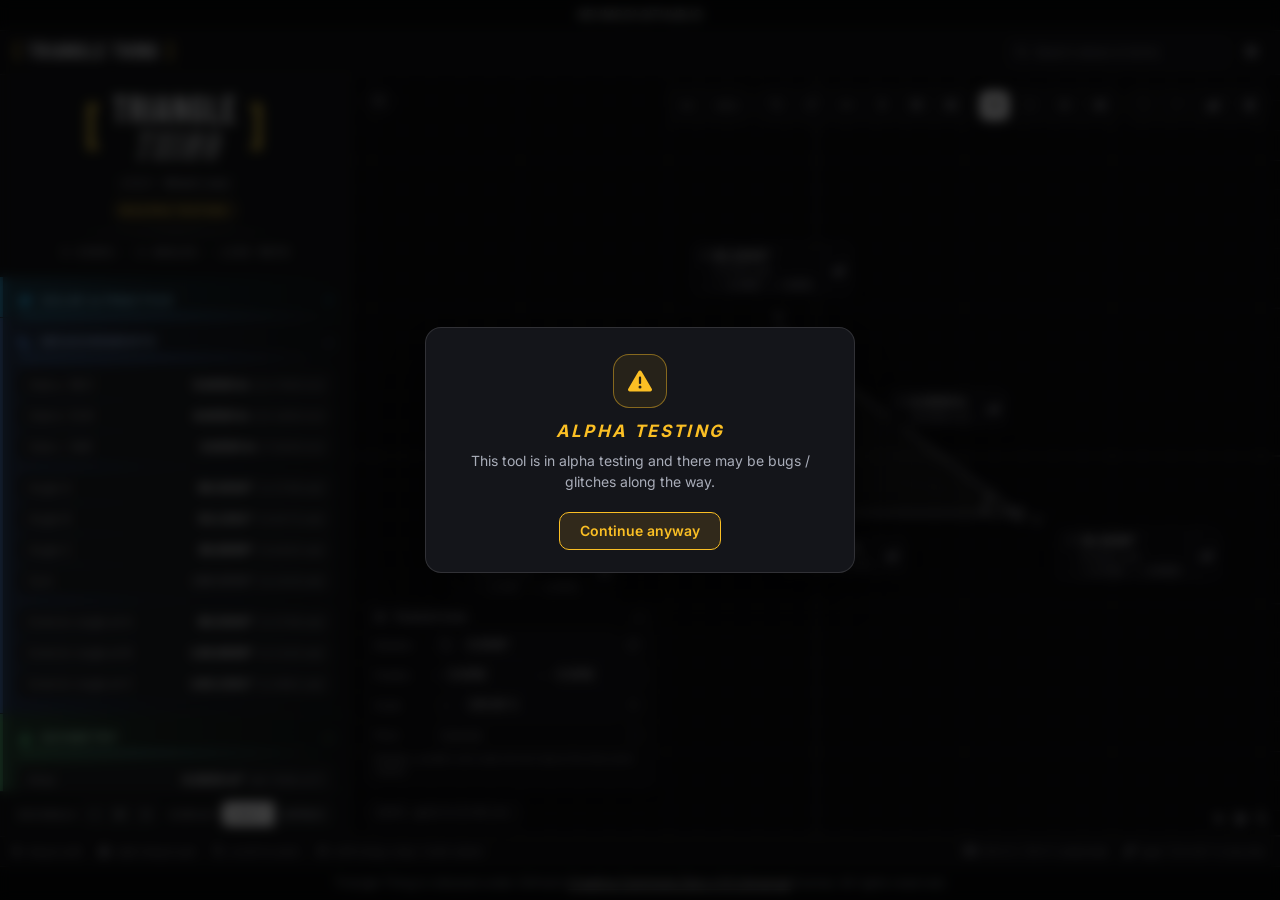
==== commit ed39ea19: "Show the alpha testing popup on every load Co-Authored-By: Claude Sonnet 5.5 <noreply@anthropic.com>" ====
--- a/index.html
+++ b/index.html
@@ -656,6 +656,11 @@
 <style>/* status tag under the logo */.stable-row{display:flex;justify-content:center;margin:7px 0 0}.stable-tag{display:inline-flex;align-items:center;gap:5px;padding:3px 9px 3px 8px;border:1px solid rgba(245,197,66,.45);border-radius:999px;background:rgba(245,197,66,.08);color:#f5c542;font:800 9.5px/1 "Inter",system-ui,sans-serif;letter-spacing:.16em;text-transform:uppercase;white-space:nowrap}.stable-tag::before{content:"";width:5px;height:5px;border-radius:50%;background:currentColor;box-shadow:0 0 6px currentColor}</style>
 </head>
 <body>
+<!-- alpha testing popup: shown on every load of a project that is in alpha testing -->
+<style>#alphaPop{position:fixed;inset:0;z-index:99999;display:grid;place-items:center;padding:16px;background:rgba(0,0,0,.72);backdrop-filter:blur(6px);-webkit-backdrop-filter:blur(6px);opacity:0;visibility:hidden;pointer-events:none;transition:opacity .3s ease,visibility .3s ease;font-family:"Inter",system-ui,-apple-system,"Segoe UI",sans-serif}#alphaPop.on{opacity:1;visibility:visible;pointer-events:auto}#alphaPop .ap-card{box-sizing:border-box;width:min(430px,100%);padding:26px 24px 22px;text-align:center;background:#14151a;border:1px solid rgba(255,255,255,.12);border-radius:16px;box-shadow:0 24px 60px rgba(0,0,0,.6);transform:translateY(10px) scale(.96);transition:transform .3s ease}#alphaPop.on .ap-card{transform:none}#alphaPop .ap-ico{width:54px;height:54px;margin:0 auto 12px;border-radius:16px;display:grid;place-items:center;color:#fbbf24;border:1px solid rgba(251,191,36,.45);background:rgba(251,191,36,.08)}#alphaPop .ap-ico svg{width:24px;height:24px;fill:currentColor}#alphaPop h3{margin:0 0 8px;font:italic 700 17px/1.3 "Inter",system-ui,sans-serif;letter-spacing:.14em;text-transform:uppercase;color:#fbbf24}#alphaPop p{margin:0 0 20px;color:#a9adb9;font-size:14px;line-height:1.5}#alphaPop button{font:600 14px/1 "Inter",system-ui,sans-serif;padding:11px 20px;border-radius:10px;color:#fbbf24;background:transparent;border:1px solid rgba(251,191,36,.6);cursor:pointer;transition:background-color .2s ease,border-color .2s ease,color .2s ease}#alphaPop button:hover,#alphaPop button:focus-visible{background:rgba(251,191,36,.12);border-color:#fbbf24;outline:none}@media (prefers-reduced-motion:reduce){#alphaPop,#alphaPop .ap-card{transition:none}}</style>
+<div id="alphaPop" role="alertdialog" aria-modal="true" aria-labelledby="alphaPopT" aria-describedby="alphaPopP"><div class="ap-card"><div class="ap-ico"><svg viewBox="0 0 512 512" aria-hidden="true"><path d="M256 32c14.2 0 27.3 7.5 34.5 19.8l216 368c7.3 12.4 7.3 27.7.2 40.1S486.3 480 472 480H40c-14.3 0-27.5-7.7-34.7-20.1s-7-27.8.2-40.1l216-368C228.7 39.5 241.8 32 256 32zm0 128c-13.3 0-24 10.7-24 24V296c0 13.3 10.7 24 24 24s24-10.7 24-24V184c0-13.3-10.7-24-24-24zm32 224a32 32 0 1 0-64 0 32 32 0 1 0 64 0z"/></svg></div><h3 id="alphaPopT">Alpha testing</h3><p id="alphaPopP">This tool is in alpha testing and there may be bugs / glitches along the way.</p><button type="button" id="alphaPopGo">Continue anyway</button></div></div>
+<script>(function(){var m=document.getElementById('alphaPop'),b=document.getElementById('alphaPopGo');if(!m||!b)return;var prev=null;function close(){m.classList.remove('on');m.setAttribute('aria-hidden','true');removeEventListener('keydown',key,true);try{prev&&prev.focus&&prev.focus({preventScroll:true})}catch(e){}setTimeout(function(){m.remove()},400)}function key(e){if(e.key==='Enter'||e.key==='Escape'){e.preventDefault();e.stopPropagation();close()}}b.addEventListener('click',close);addEventListener('keydown',key,true);prev=document.activeElement;requestAnimationFrame(function(){m.classList.add('on');b.focus({preventScroll:true})})})();</script>
+
 <nav class="site-head" aria-label="Portfolio"><a href="https://kevmcg1.github.io/portfolio" target="_top" aria-label="Back to the portfolio at kevmcg1.github.io">KEVMCG1.GITHUB.IO</a></nav>
 
 <header id="appHeader">
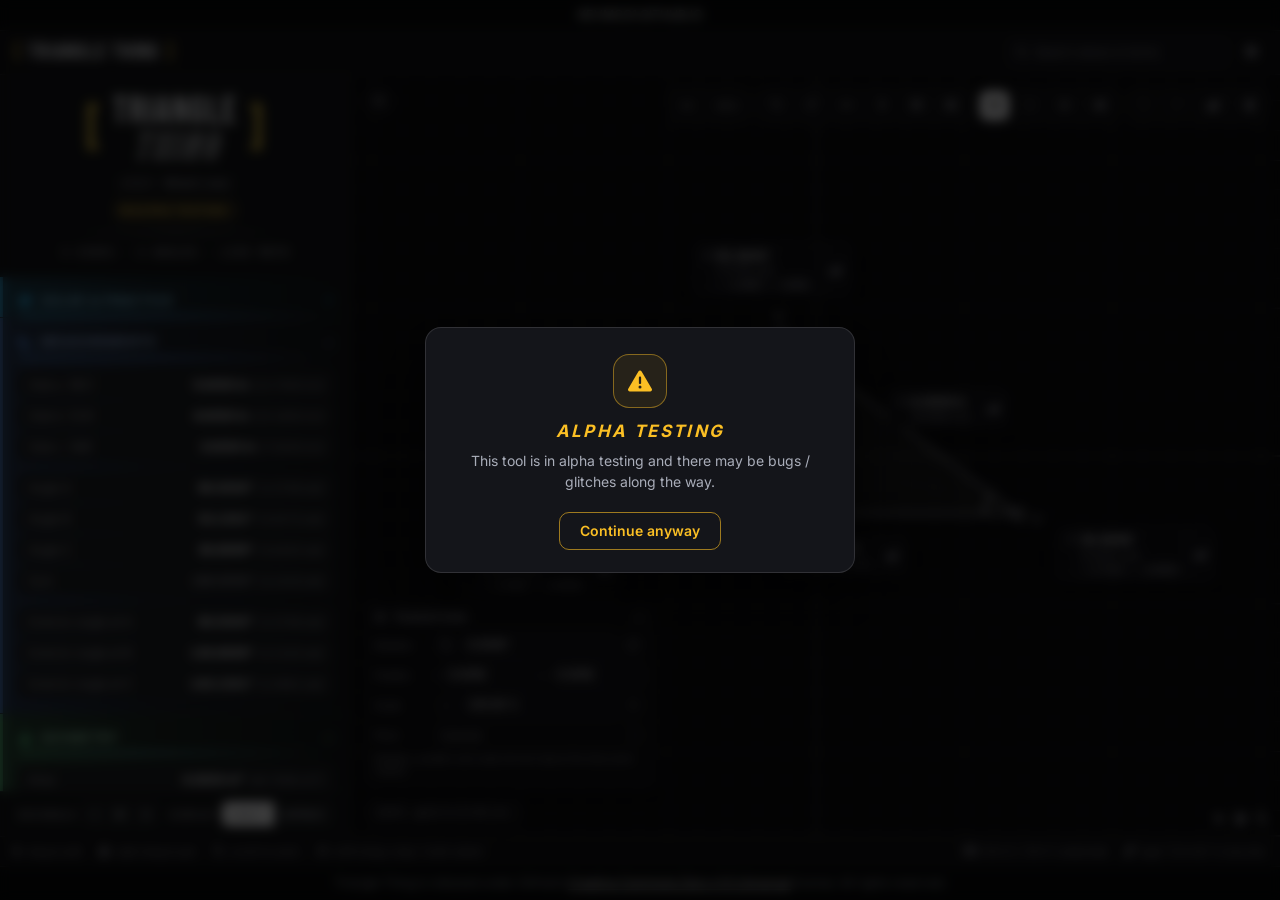
==== commit 7b092b09: "Mobile: reframe a badly framed triangle after typing, and draw sharper on 3x phones Co-Authored-By: " ====
--- a/index.html
+++ b/index.html
@@ -570,13 +570,15 @@
 html.mobile #exitViewOnly{top:calc(10px);right:10px;height:44px;border-radius:14px}
 /* the canvas labels: roomier touch targets, and nothing that needs a hover */
 html.touch .pill{box-shadow:0 3px 10px rgba(0,0,0,.4)}
-html.mobile .pill input{font-size:13px;width:60px}
+/* 16px: iOS Safari zooms the whole page in when an input under 16px gets focus, and the zoomed-in page is what scrambled the layout while typing */
+html.mobile .pill input{font-size:16px;width:60px}
 html.mobile .pill .tag{padding:0 3px 0 8px}
 html.mobile .pill-alt{display:none}
 html.mobile .pill .lockbtn{width:34px}
 html.mobile .pill-body{min-height:40px}
 html.mobile .pill:not(.active):not(.selected) .pill-coord{display:none}
-html.mobile .pill-coord input{width:44px;font-size:11px}
+html.mobile .pill-coord input{width:44px;font-size:16px}
+html.mobile .pill.active{z-index:6} /* the box being typed in is never covered by a neighbouring label */
 @media (max-width:380px){ html.mobile .side-foot{flex-wrap:wrap} }
 /* explanation panel sits above the tab bar */
 html.mobile .modal-head{padding:12px 16px}
@@ -1358,7 +1360,7 @@
 let W = 0, HH = 0, DPR = 1;
 
 function resize() {
-  DPR = Math.min(window.devicePixelRatio || 1, 1.5); /* capped: keeps fill-rate cheap on weak GPUs */
+  DPR = Math.min(window.devicePixelRatio || 1, window.__mobile ? 2 : 1.5); /* capped: keeps fill-rate cheap on weak GPUs — phones are 3x, and 1.5 left the drawing visibly soft */
   W = viewport.clientWidth; HH = viewport.clientHeight;
   cv.width = Math.round(W * DPR); cv.height = Math.round(HH * DPR);
   ctx.setTransform(DPR, 0, 0, DPR, 0, 0);
@@ -1428,6 +1430,16 @@
 }
 const fitView  = (pad, ms) => animateView(fitTarget(pad), ms);
 const homeView = ms => animateView({ cx: 0, cy: 0, z: 74 }, ms);
+/* on a phone, once a number has been typed the triangle can be left small, lopsided or tucked down in a corner (the keyboard has
+   come and gone, and a skinny result sits wherever the old shape was): reframe it, but only when it is clearly badly framed so a
+   fine view never jumps */
+function reframeIfPoor() {
+  if (!window.__mobile) return;
+  const t = fitTarget();
+  const dz = Math.abs(Math.log(t.z / S.view.z));
+  const off = Math.hypot((t.cx - S.view.cx) * S.view.z, (t.cy - S.view.cy) * S.view.z);
+  if (dz > 0.3 || off > 0.12 * Math.min(W, HH)) fitView(undefined, 350);
+}
 function ensureVisible() {
   const p = S.P.map(toScreen);
   const xs = p.map(q => q.x), ys = p.map(q => q.y);
@@ -1848,7 +1860,7 @@
    (which measures under 0.05ms). canvas measureText has no layout
    dependency at all, so this can never force a reflow. */
 const measureCtx = document.createElement("canvas").getContext("2d");
-measureCtx.font = "500 12px Inter, sans-serif";
+measureCtx.font = "500 " + (window.__mobile ? 16 : 12) + "px Inter, sans-serif"; /* matches the pill input's CSS size */
 if ("letterSpacing" in measureCtx) measureCtx.letterSpacing = "-0.01em";
 function autoWidth(input) {
   const w = measureCtx.measureText(input.value || " ").width;
@@ -1858,7 +1870,7 @@
    numbers ("-1.3325" cut to "-1.332") as soon as a value had a couple of
    integer digits or more decimals — sized to their text the same way */
 const coordMeasureCtx = document.createElement("canvas").getContext("2d");
-coordMeasureCtx.font = "500 10px Inter, sans-serif";
+coordMeasureCtx.font = "500 " + (window.__mobile ? 16 : 10) + "px Inter, sans-serif";
 function autoWidthCoord(input) {
   const w = coordMeasureCtx.measureText(input.value || " ").width;
   const px = Math.max(30, Math.ceil(w) + 4) + "px";
@@ -1903,12 +1915,28 @@
     forceLockedVisual: false
   };
 
+  /* Typing walks through half-finished numbers ("1", then "12", then "12.5"), and every one of them is applied live.
+     Each keystroke used to be solved from the triangle the LAST keystroke left behind, so "3" on the way to "30" bent
+     the shape and the "30" that followed built on that bent shape — the end result depended on the path typed, and the
+     triangle drifted, shrank or flipped away from where a direct "30" would put it. So the triangle is captured when
+     typing starts and every keystroke is solved fresh from that, exactly as if the final number had been entered at once.
+     If something else moves the triangle mid-edit (drag, undo, a toolbar button) the capture is retaken. */
+  let base = null, seen = "";
+  const stamp = () => JSON.stringify([S.P, S.target]);
+  const rebase = () => { base = { P: S.P.map(p => ({ x: p.x, y: p.y })), target: { side: S.target.side.slice(), angle: S.target.angle.slice() } }; seen = stamp(); };
+  const rewind = () => {
+    if (!base || stamp() !== seen) rebase();
+    S.P = base.P.map(p => ({ x: p.x, y: p.y }));
+    S.target = { side: base.target.side.slice(), angle: base.target.angle.slice() };
+  };
+  const commitFromBase = fn => { rewind(); const ok = fn(); seen = stamp(); return ok; };
+
   rec.input.addEventListener("input", () => {
     autoWidth(rec.input);
     const r = parseMeasure(rec.input.value, kind, pillUnit(rec));
     if (!r) return;
     if (r.unit) S.units[kind][i] = r.unit;
-    if (commitValue(kind, i, r.value)) pushHistorySoon();
+    if (commitFromBase(() => commitValue(kind, i, r.value))) pushHistorySoon();
   });
   rec.input.addEventListener("keydown", e => {
     if (e.key === "Enter" || e.key === "Escape") { rec.input.blur(); return; }
@@ -1920,10 +1948,11 @@
     const u = pillUnit(rec), f = (kind === "side" ? LEN : ANG)[u].f;
     const stepDisp = (e.shiftKey ? 10 : e.altKey ? 0.1 : 1) * (e.key === "ArrowUp" ? 1 : -1);
     const next = r.value + stepDisp * f;
+    base = null; /* a step is a real edit: it becomes the new starting point */
     if (commitValue(kind, i, next)) { rec.input.value = pillText(rec, next); autoWidth(rec.input); pushHistorySoon(); }
   });
-  rec.input.addEventListener("focus", () => { el.classList.add("active"); rec.input.select(); });
-  rec.input.addEventListener("blur",  () => { el.classList.remove("active"); flushHistory(); requestRender(); });
+  rec.input.addEventListener("focus", () => { el.classList.add("active"); rec.input.select(); base = null; });
+  rec.input.addEventListener("blur",  e => { el.classList.remove("active"); base = null; flushHistory(); if (!(e.relatedTarget && e.relatedTarget.closest && e.relatedTarget.closest(".pill"))) reframeIfPoor(); requestRender(); });
   rec.lockBtn.addEventListener("click", () => toggleLock(kind, i));
 
   if (kind === "angle") {
@@ -1940,8 +1969,9 @@
       return r ? r.value : null;
     };
     const commitCoord = () => {
+      rewind(); /* the untouched box's full-precision value must come from the true starting triangle */
       const x = readAxis(rec.cx, "x"), y = readAxis(rec.cy, "y");
-      if (x === null || y === null) return;
+      if (x === null || y === null) { seen = stamp(); return; }
       const old = S.P.map(v => ({ x: v.x, y: v.y }));
       const prop = old.map(v => ({ x: v.x, y: v.y }));
       prop[i] = { x, y };
@@ -1966,14 +1996,15 @@
           if (Math.abs(S.P[j].y - old[j].y) < eps) S.P[j].y = old[j].y;
         }
       }
+      seen = stamp();
       ensureVisible(); requestRender(); pushHistorySoon();
     };
     rec.cx.addEventListener("input", () => { autoWidthCoord(rec.cx); commitCoord(); });
     rec.cy.addEventListener("input", () => { autoWidthCoord(rec.cy); commitCoord(); });
-    rec.cx.addEventListener("focus", () => { el.classList.add("active"); rec.cx.select(); });
-    rec.cy.addEventListener("focus", () => { el.classList.add("active"); rec.cy.select(); });
-    rec.cx.addEventListener("blur", () => { flushHistory(); requestRender(); });
-    rec.cy.addEventListener("blur", () => { flushHistory(); requestRender(); });
+    rec.cx.addEventListener("focus", () => { el.classList.add("active"); rec.cx.select(); base = null; });
+    rec.cy.addEventListener("focus", () => { el.classList.add("active"); rec.cy.select(); base = null; });
+    rec.cx.addEventListener("blur", e => { base = null; flushHistory(); if (!(e.relatedTarget && e.relatedTarget.closest && e.relatedTarget.closest(".pill"))) reframeIfPoor(); requestRender(); });
+    rec.cy.addEventListener("blur", e => { base = null; flushHistory(); if (!(e.relatedTarget && e.relatedTarget.closest && e.relatedTarget.closest(".pill"))) reframeIfPoor(); requestRender(); });
     [rec.cx, rec.cy].forEach(inp => inp.addEventListener("keydown", e => { if (e.key === "Enter" || e.key === "Escape") inp.blur(); }));
   }
 
@@ -4495,7 +4526,7 @@
   (portrait.addEventListener ? portrait.addEventListener.bind(portrait, "change") : portrait.addListener.bind(portrait))(() => setTimeout(() => fitView(undefined, 300), 250));
 }
 </script>
-<script src="homework.js?v=1"></script>
+<script src="homework.js?v=2"></script>
 <script src="tipfit.js?v=1"></script>
 <script src="version.js?v=6"></script>
 <script src="changelog.js?v=2"></script>
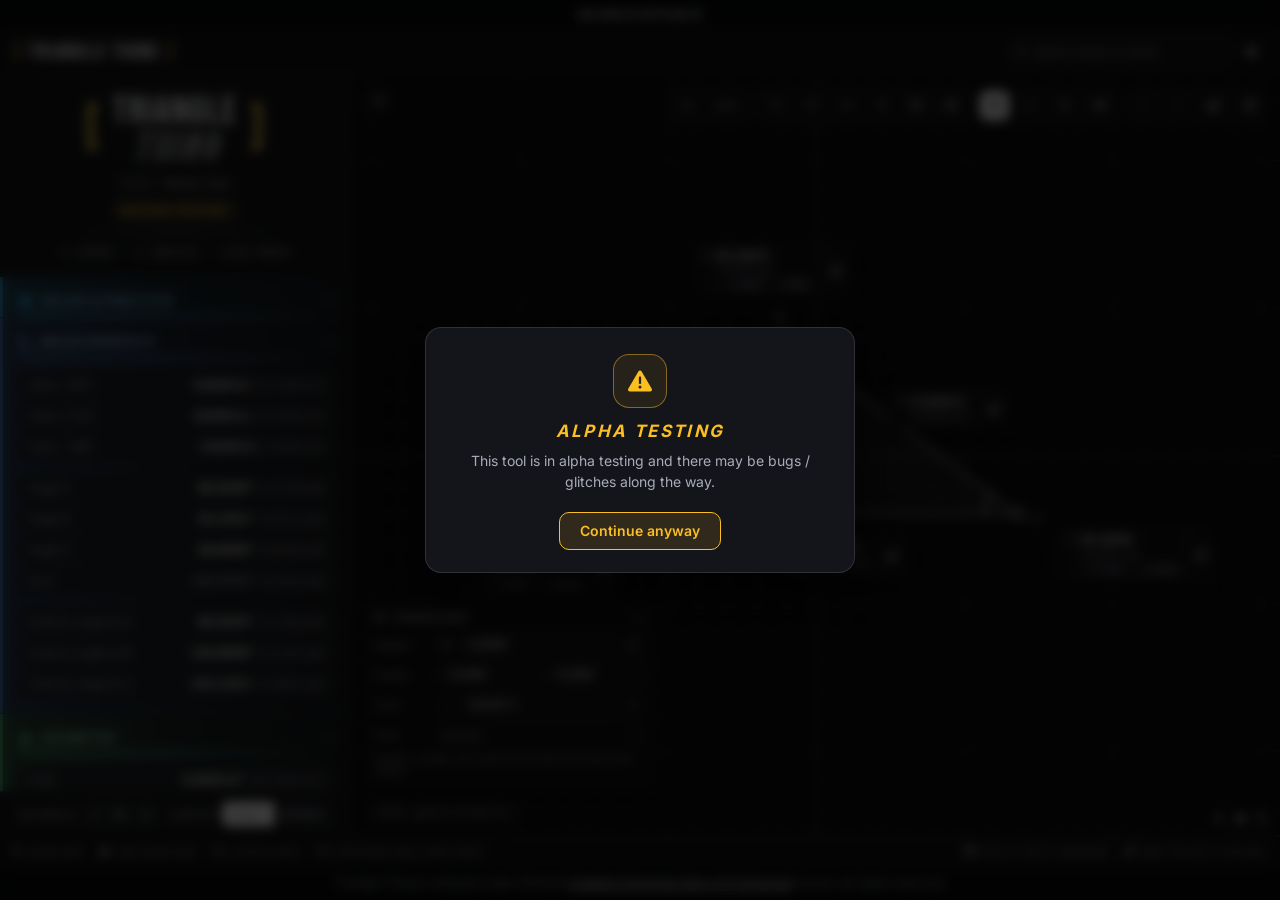
==== commit a23c62c2: "Draggable labels: drag any side/angle label out of the way on desktop and mobile A dragged label kee" ====
--- a/index.html
+++ b/index.html
@@ -216,6 +216,11 @@
 /* ---------------- Pills ---------------- */
 .pill{position:absolute;pointer-events:auto;display:flex;align-items:stretch;background:var(--pill);border:1px solid var(--line-2);border-radius:8px;transform:translate(-50%,-50%);box-shadow:0 4px 16px rgba(0,0,0,.35)}
 .pill:hover{border-color:var(--txt-3)}
+.pill{touch-action:none;cursor:grab}
+.pill input{cursor:text}
+.pill .lockbtn{cursor:pointer}
+.pill.dragging,.pill.dragging input{cursor:grabbing;user-select:none;-webkit-user-select:none}
+.pill.dragging{z-index:7;border-color:var(--txt);box-shadow:0 8px 24px rgba(0,0,0,.55)}
 .pill-body{display:flex;flex-direction:column;justify-content:center;padding:4px 0 5px;min-height:36px}
 .pill-main{display:flex;align-items:center;height:16px}
 .pill .tag{padding:0 5px 0 9px;font-size:10.5px;font-weight:600;color:var(--txt-3);font-style:italic;display:flex;align-items:center;height:100%}
@@ -1952,7 +1957,7 @@
     if (commitValue(kind, i, next)) { rec.input.value = pillText(rec, next); autoWidth(rec.input); pushHistorySoon(); }
   });
   rec.input.addEventListener("focus", () => { el.classList.add("active"); rec.input.select(); base = null; });
-  rec.input.addEventListener("blur",  e => { el.classList.remove("active"); base = null; flushHistory(); if (!(e.relatedTarget && e.relatedTarget.closest && e.relatedTarget.closest(".pill"))) reframeIfPoor(); requestRender(); });
+  rec.input.addEventListener("blur",  e => { el.classList.remove("active"); base = null; flushHistory(); if (!labelDragging && !(e.relatedTarget && e.relatedTarget.closest && e.relatedTarget.closest(".pill"))) reframeIfPoor(); requestRender(); });
   rec.lockBtn.addEventListener("click", () => toggleLock(kind, i));
 
   if (kind === "angle") {
@@ -2003,13 +2008,57 @@
     rec.cy.addEventListener("input", () => { autoWidthCoord(rec.cy); commitCoord(); });
     rec.cx.addEventListener("focus", () => { el.classList.add("active"); rec.cx.select(); base = null; });
     rec.cy.addEventListener("focus", () => { el.classList.add("active"); rec.cy.select(); base = null; });
-    rec.cx.addEventListener("blur", e => { base = null; flushHistory(); if (!(e.relatedTarget && e.relatedTarget.closest && e.relatedTarget.closest(".pill"))) reframeIfPoor(); requestRender(); });
-    rec.cy.addEventListener("blur", e => { base = null; flushHistory(); if (!(e.relatedTarget && e.relatedTarget.closest && e.relatedTarget.closest(".pill"))) reframeIfPoor(); requestRender(); });
+    rec.cx.addEventListener("blur", e => { base = null; flushHistory(); if (!labelDragging && !(e.relatedTarget && e.relatedTarget.closest && e.relatedTarget.closest(".pill"))) reframeIfPoor(); requestRender(); });
+    rec.cy.addEventListener("blur", e => { base = null; flushHistory(); if (!labelDragging && !(e.relatedTarget && e.relatedTarget.closest && e.relatedTarget.closest(".pill"))) reframeIfPoor(); requestRender(); });
     [rec.cx, rec.cy].forEach(inp => inp.addEventListener("keydown", e => { if (e.key === "Enter" || e.key === "Escape") inp.blur(); }));
   }
 
+  /* Drag a label anywhere to get it out of the way: grab it by its letter, its box or its edge (the lock button and a plain tap
+     still do what they always did). It then stays put relative to its corner / side, with an arrow pointing back, until you
+     double-click / double-tap the letter, or reset the triangle. */
+  let drag = null, justDragged = false;
+  el.addEventListener("pointerdown", e => {
+    if (e.button !== undefined && e.button !== 0 && e.pointerType === "mouse") return;
+    if (e.target.closest(".lockbtn") || !rec.pos) return;
+    const r = el.getBoundingClientRect();
+    drag = { id: e.pointerId, x: e.clientX, y: e.clientY, gx: e.clientX - (r.left + r.width / 2), gy: e.clientY - (r.top + r.height / 2), on: false };
+    /* listened for on the window, not the label: a quick flick can leave the label before the first move arrives */
+    window.addEventListener("pointermove", onMove); window.addEventListener("pointerup", endDrag); window.addEventListener("pointercancel", endDrag);
+  });
+  const onMove = e => {
+    if (!drag || e.pointerId !== drag.id) return;
+    if (!drag.on) {
+      if (Math.hypot(e.clientX - drag.x, e.clientY - drag.y) < (e.pointerType === "mouse" ? 4 : 8)) return;
+      drag.on = true;
+      try { el.setPointerCapture(e.pointerId); } catch (_) {}
+      el.classList.add("dragging");
+      const a = document.activeElement;
+      if (a && el.contains(a)) { labelDragging = true; a.blur(); labelDragging = false; } /* typing stops: this gesture is a move */
+    }
+    e.preventDefault();
+    const c = cv.getBoundingClientRect(), P = rec.pos;
+    const hw = P.hw, hh = P.hh;
+    let x = e.clientX - c.left - drag.gx, y = e.clientY - c.top - drag.gy;
+    if (W > 2 * hw + 12) x = clamp(x, hw + 6, W - hw - 6);
+    if (HH > 2 * hh + 12) y = clamp(y, hh + 6, HH - hh - 6);
+    rec.off = { x: x - P.tx, y: y - P.ty };
+    requestRender();
+  };
+  const endDrag = e => {
+    if (!drag || e.pointerId !== drag.id) return;
+    window.removeEventListener("pointermove", onMove); window.removeEventListener("pointerup", endDrag); window.removeEventListener("pointercancel", endDrag);
+    const was = drag.on; drag = null;
+    el.classList.remove("dragging");
+    if (was) { justDragged = true; setTimeout(() => { justDragged = false; }, 350); requestRender(); }
+  };
+  /* the click that follows a drag must not focus the box or flip the lock */
+  el.addEventListener("click", e => { if (justDragged) { e.preventDefault(); e.stopPropagation(); } }, true);
+  el.querySelector(".tag").addEventListener("dblclick", () => { if (rec.off) { rec.off = null; requestRender(); } });
+  rec.resetLabel = () => { rec.off = null; };
+
   pills.push(rec);
 }
+let labelDragging = false; /* true while a label drag is taking focus away from a box, so that blur doesn't reframe the view */
 for (let i = 0; i < 3; i++) makePill("angle", i);
 for (let i = 0; i < 3; i++) makePill("side", i);
 
@@ -2257,6 +2306,13 @@
     if (HH > 2 * hh + 12) py = clamp(py, hh + 6, HH - hh - 6);
     /* positions are applied in pass 4, after overlapping labels have been pulled apart */
     rec.pos = { x: px, y: py, ix: px, iy: py, hw, hh, tx, ty };
+    /* a label the user dragged away keeps its place relative to the corner / side it describes, wherever the triangle goes, and
+       the other labels make room for it instead of the other way round */
+    if (rec.off) {
+      rec.pos.fixed = true;
+      rec.pos.x = W > 2 * hw + 12 ? clamp(tx + rec.off.x, hw + 6, W - hw - 6) : tx + rec.off.x;
+      rec.pos.y = HH > 2 * hh + 12 ? clamp(ty + rec.off.y, hh + 6, HH - hh - 6) : ty + rec.off.y;
+    }
 
     const locked = S.lock[rec.kind][i];
     rec.el.classList.toggle("locked", locked || rec.forceLockedVisual);
@@ -2284,20 +2340,24 @@
      vertex or side it describes, so it is still clear which label belongs to what */
   const GAP = 6, crowded = new Set();
   /* separating two labels must not push one back off the screen: the same clamp as pass 3, after every move */
-  const keepOn = P => { if (W > 2 * P.hw + 12) P.x = clamp(P.x, P.hw + 6, W - P.hw - 6); if (HH > 2 * P.hh + 12) P.y = clamp(P.y, P.hh + 6, HH - P.hh - 6); };
+  const keepOn = P => { if (P.fixed) return; if (W > 2 * P.hw + 12) P.x = clamp(P.x, P.hw + 6, W - P.hw - 6); if (HH > 2 * P.hh + 12) P.y = clamp(P.y, P.hh + 6, HH - P.hh - 6); };
   for (let it = 0; it < 40; it++) {
     let moved = false;
     for (let m = 0; m < pills.length; m++) for (let n = m + 1; n < pills.length; n++) {
       const A = pills[m].pos, B = pills[n].pos;
       const ox = A.hw + B.hw + GAP - Math.abs(A.x - B.x), oy = A.hh + B.hh + GAP - Math.abs(A.y - B.y);
       if (ox <= 0 || oy <= 0) continue;
+      if (A.fixed && B.fixed) continue; /* both placed by hand: that is the user's call */
       crowded.add(m); crowded.add(n); moved = true;
+      /* a label placed by hand never moves: the other one takes the whole shift (otherwise each takes half) */
+      const wa = A.fixed ? 0 : 1, wb = B.fixed ? 0 : 1, ws = wa + wb;
       /* separate along the axis with the least overlap */
-      const dx = (A.x === B.x ? (m < n ? -1 : 1) : Math.sign(A.x - B.x)) * ox / 2;
+      const sgn = (A.x === B.x ? (m < n ? -1 : 1) : Math.sign(A.x - B.x));
+      const dxA = sgn * ox * wa / ws, dxB = -sgn * ox * wb / ws;
       /* sideways is only an option while neither label would be driven into the screen edge: otherwise they stack instead */
       const wall = P => W > 2 * P.hw + 12 && (P.x < P.hw + 6 || P.x > W - P.hw - 6);
-      if (ox < oy && !wall({ hw: A.hw, x: A.x + dx }) && !wall({ hw: B.hw, x: B.x - dx })) { A.x += dx; B.x -= dx; }
-      else { const d = (A.y === B.y ? (m < n ? -1 : 1) : Math.sign(A.y - B.y)) * oy / 2; A.y += d; B.y -= d; }
+      if (ox < oy && !wall({ hw: A.hw, x: A.x + dxA }) && !wall({ hw: B.hw, x: B.x + dxB })) { A.x += dxA; B.x += dxB; }
+      else { const sg = (A.y === B.y ? (m < n ? -1 : 1) : Math.sign(A.y - B.y)); A.y += sg * oy * wa / ws; B.y -= sg * oy * wb / ws; }
       keepOn(A); keepOn(B);
     }
     /* then out from under any floating control: to the nearest side of it that still fits on screen */
@@ -2323,7 +2383,7 @@
   for (let pass = 0; pass < 3; pass++) {
     let changed = false;
     for (let m = 0; m < pills.length; m++) {
-      const P = pills[m].pos, cur = hitsAt(m, P.x, P.y); if (!cur) continue;
+      const P = pills[m].pos; if (P.fixed) continue; const cur = hitsAt(m, P.x, P.y); if (!cur) continue;
       const x0 = W > 2 * P.hw + 12 ? P.hw + 6 : W / 2, x1 = W > 2 * P.hw + 12 ? W - P.hw - 6 : W / 2, y0 = HH > 2 * P.hh + 12 ? P.hh + 6 : HH / 2, y1 = HH > 2 * P.hh + 12 ? HH - P.hh - 6 : HH / 2;
       let best = { x: P.x, y: P.y, h: cur, d: Math.hypot(P.x - P.ix, P.y - P.iy) };
       const sx = Math.max(10, (x1 - x0) / 60), sy = Math.max(10, (y1 - y0) / 30);
@@ -2338,7 +2398,7 @@
   pills.forEach((rec, idx) => {
     rec.el.style.left = rec.pos.x.toFixed(1) + "px";
     rec.el.style.top  = rec.pos.y.toFixed(1) + "px";
-    drawLeader(rec, idx, crowded.has(idx));
+    drawLeader(rec, idx, crowded.has(idx) || (rec.pos.fixed && Math.hypot(rec.pos.x - rec.pos.tx, rec.pos.y - rec.pos.ty) > 30));
   });
 }
 
@@ -4314,6 +4374,7 @@
   S.units.angle = [S.angUnit, S.angUnit, S.angUnit];
   S.selected.clear();
   seedTriangle();
+  pills.forEach(r => { r.off = null; });
   S.pivot = { mode: "centroid", bary: [1 / 3, 1 / 3, 1 / 3] };
   /* frame the fresh triangle straight away — the same fit as the Fit
      button (or, with an explanation open, the tighter fit that keeps it
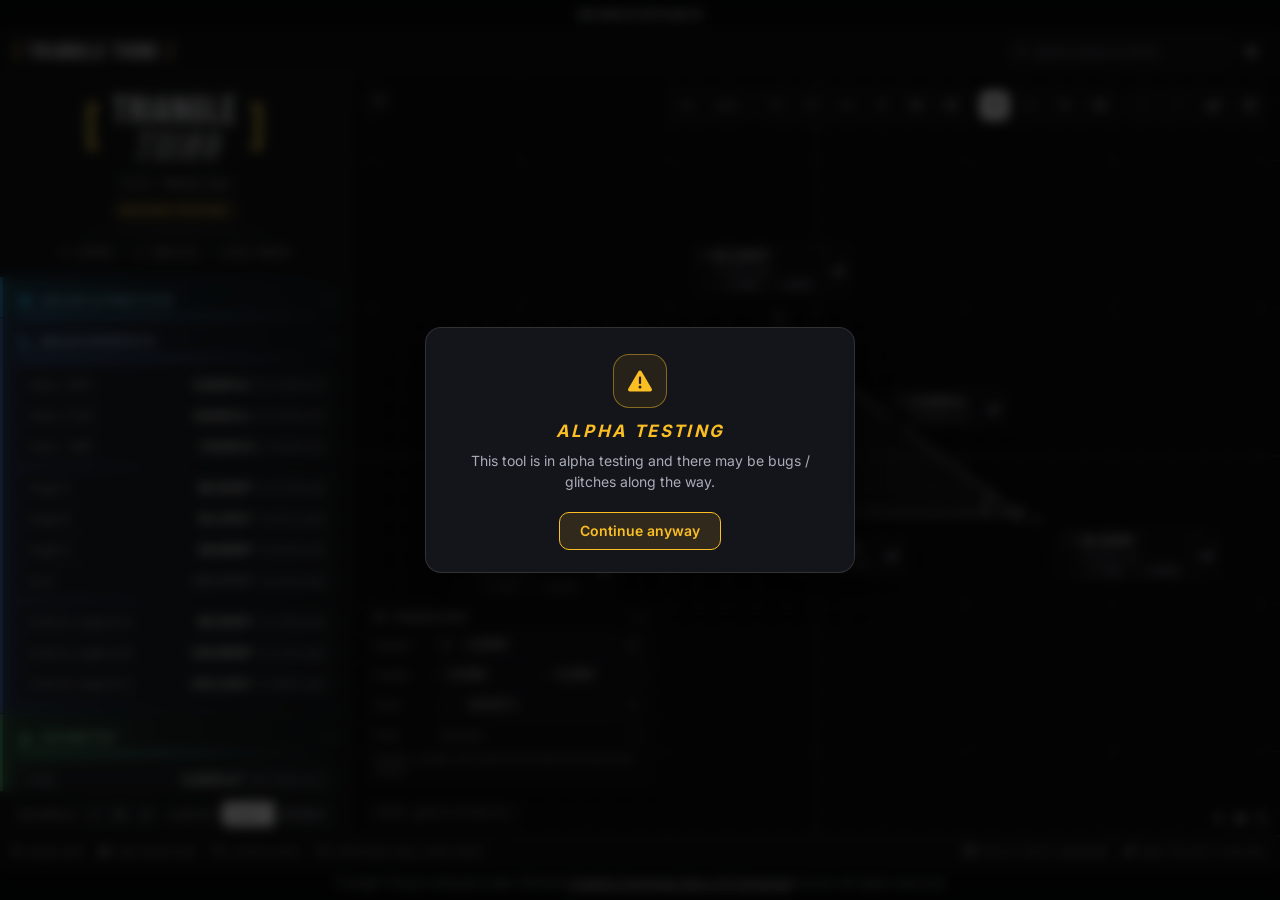
==== commit 1fd42541: "Keep the triangle framed on phones when the keyboard opens/closes and while typing a side or angle C" ====
--- a/index.html
+++ b/index.html
@@ -1378,7 +1378,18 @@
      what gets painted. */
   renderNow();
 }
-window.addEventListener("resize", resize);
+/* on a phone the on-screen keyboard resizes the canvas every time a side or angle is tapped (and again when it closes).
+   The camera keeps its zoom and centre, so the triangle ends up clipped or off to one side. Once the size has settled,
+   glide the camera so the whole triangle is framed in whatever room is left. */
+let settleFitT = 0, lastFitW = 0, lastFitH = 0;
+function settleFit() {
+  settleFitT = 0;
+  if (!window.__mobile || (typeof labelDragging !== "undefined" && labelDragging)) return;
+  if (Math.abs(W - lastFitW) < 2 && Math.abs(HH - lastFitH) < 2) return;
+  lastFitW = W; lastFitH = HH;
+  fitView(undefined, 280);
+}
+window.addEventListener("resize", () => { resize(); if (window.__mobile) { clearTimeout(settleFitT); settleFitT = setTimeout(settleFit, 220); } });
 
 const sx = wx => (wx - S.view.cx) * S.view.z + W / 2;
 const sy = wy => HH / 2 - (wy - S.view.cy) * S.view.z;
@@ -1443,7 +1454,7 @@
   const t = fitTarget();
   const dz = Math.abs(Math.log(t.z / S.view.z));
   const off = Math.hypot((t.cx - S.view.cx) * S.view.z, (t.cy - S.view.cy) * S.view.z);
-  if (dz > 0.3 || off > 0.12 * Math.min(W, HH)) fitView(undefined, 350);
+  if (dz > 0.12 || off > 0.06 * Math.min(W, HH)) fitView(undefined, 350);
 }
 function ensureVisible() {
   const p = S.P.map(toScreen);
@@ -2170,8 +2181,11 @@
   if (S.lock[kind][i]) S.target[kind][i] = value;
   applyConstraints(S.P, [1, 1, 1], [{ type: kind, i, value, w: 4 }]);
   ensureVisible(); requestRender();
+  /* phone: keep the triangle framed while a number is being typed, not only after the box loses focus */
+  if (window.__mobile) { clearTimeout(commitFitT); commitFitT = setTimeout(reframeIfPoor, 320); }
   return true;
 }
+let commitFitT = 0;
 
 /* radius, around each vertex on screen, that no pill is ever allowed to
    intrude into — covers the vertex dot, the angle arc (max ~34px) and
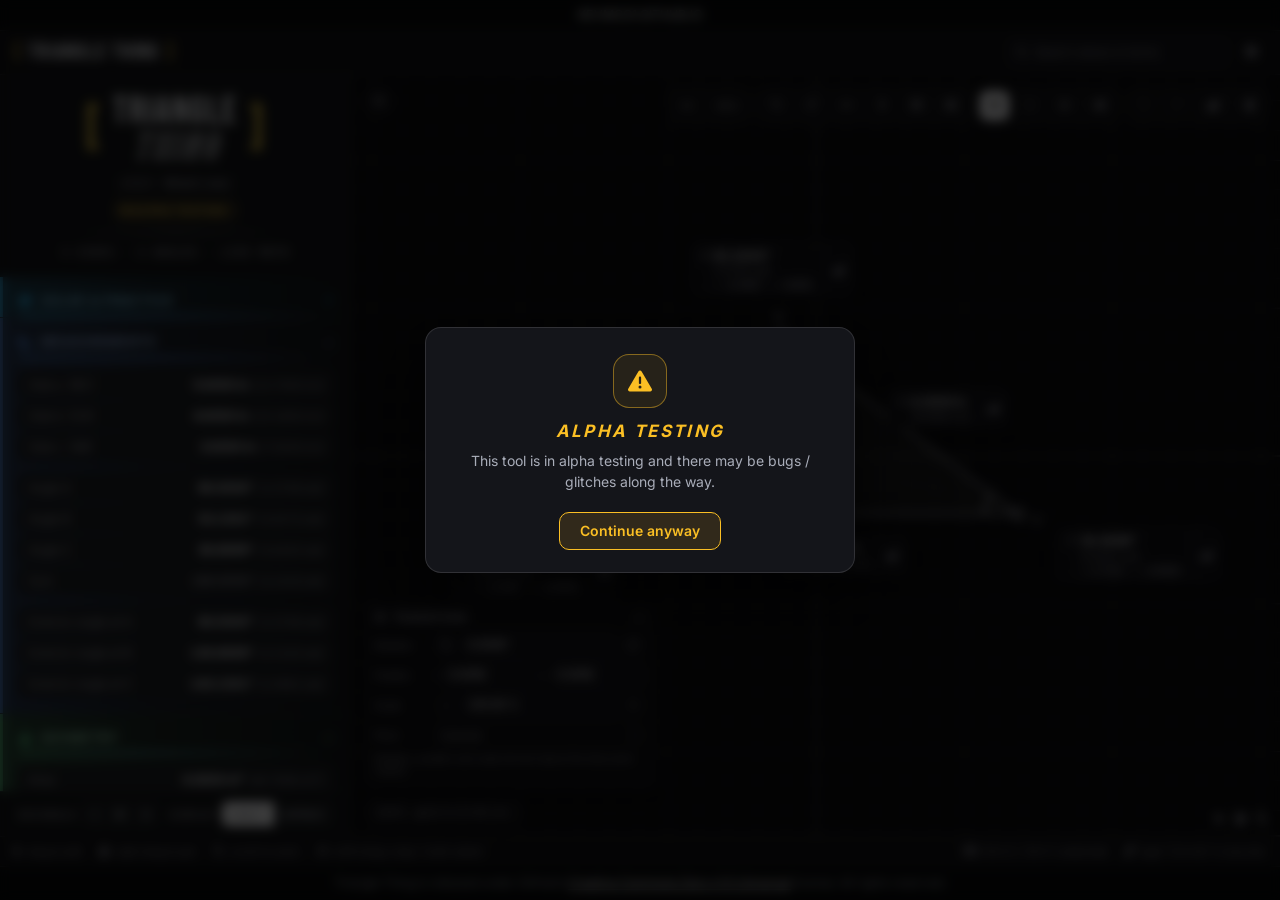
==== commit 83554bc2: "Pin the phone layout to the visual viewport so the iOS keyboard cannot pan or scroll the canvas away" ====
--- a/index.html
+++ b/index.html
@@ -496,6 +496,9 @@
 html.touch,html.touch body{overscroll-behavior:none;-webkit-tap-highlight-color:transparent;-webkit-touch-callout:none;touch-action:manipulation}
 html.touch [data-tip]::after{display:none!important}
 @supports (height:100dvh){ html.mobile,html.mobile body{height:100dvh} }
+/* iOS Safari: the keyboard does not shrink the layout viewport, it pans the page and scrolls overflow:hidden boxes to reveal the focused
+   box, which dragged the canvas and the labels apart. Pin the app to the visual viewport instead (--app-h / translateY set from JS). */
+html.mobile.vvpin body{position:fixed;left:0;right:0;top:0;height:var(--app-h,100dvh);overflow:hidden;will-change:transform}
 html.mobile{--tab-h:58px;--hdr-h:50px;--st:env(safe-area-inset-top,0px);--sb:env(safe-area-inset-bottom,0px);--sl:env(safe-area-inset-left,0px);--sr:env(safe-area-inset-right,0px)}
 html.mobile body{padding-left:var(--sl);padding-right:var(--sr);background:var(--header)}
 html.mobile .site-head,html.mobile .foot,html.mobile #appFooter,html.mobile #cornerHints,html.mobile #navtoggle,html.mobile #zoomtag{display:none}
@@ -1389,7 +1392,35 @@
   lastFitW = W; lastFitH = HH;
   fitView(undefined, 280);
 }
-window.addEventListener("resize", () => { resize(); if (window.__mobile) { clearTimeout(settleFitT); settleFitT = setTimeout(settleFit, 220); } });
+let lastSizeW = -1, lastSizeH = -1;
+function onSize() {
+  if (viewport.clientWidth === lastSizeW && viewport.clientHeight === lastSizeH) return;
+  lastSizeW = viewport.clientWidth; lastSizeH = viewport.clientHeight;
+  resize();
+  if (window.__mobile) { clearTimeout(settleFitT); settleFitT = setTimeout(settleFit, 220); }
+}
+window.addEventListener("resize", onSize);
+/* phone: follow the visual viewport (iOS keyboard / pan) and undo any scrolling the browser does to reveal a focused box */
+if (window.__mobile && window.visualViewport) {
+  const root = document.documentElement, vv = window.visualViewport, stageEl = document.getElementById("stage");
+  root.classList.add("vvpin");
+  let vvRaf = 0;
+  const pin = () => {
+    vvRaf = 0;
+    root.style.setProperty("--app-h", Math.round(vv.height) + "px");
+    document.body.style.transform = vv.offsetTop ? "translate3d(0," + Math.round(vv.offsetTop) + "px,0)" : "";
+    if (window.scrollX || window.scrollY) window.scrollTo(0, 0);
+    [root, document.body, stageEl, viewport].forEach(e => { if (e && (e.scrollTop || e.scrollLeft)) { e.scrollTop = 0; e.scrollLeft = 0; } });
+    onSize();
+  };
+  const sched = () => { if (!vvRaf) vvRaf = requestAnimationFrame(pin); };
+  vv.addEventListener("resize", sched); vv.addEventListener("scroll", sched);
+  window.addEventListener("scroll", sched, { passive: true });
+  [stageEl, viewport].forEach(e => e && e.addEventListener("scroll", sched, { passive: true }));
+  document.addEventListener("focusin", () => { sched(); setTimeout(sched, 120); setTimeout(sched, 350); });
+  document.addEventListener("focusout", () => { setTimeout(sched, 120); setTimeout(sched, 400); });
+  sched();
+}
 
 const sx = wx => (wx - S.view.cx) * S.view.z + W / 2;
 const sy = wy => HH / 2 - (wy - S.view.cy) * S.view.z;
